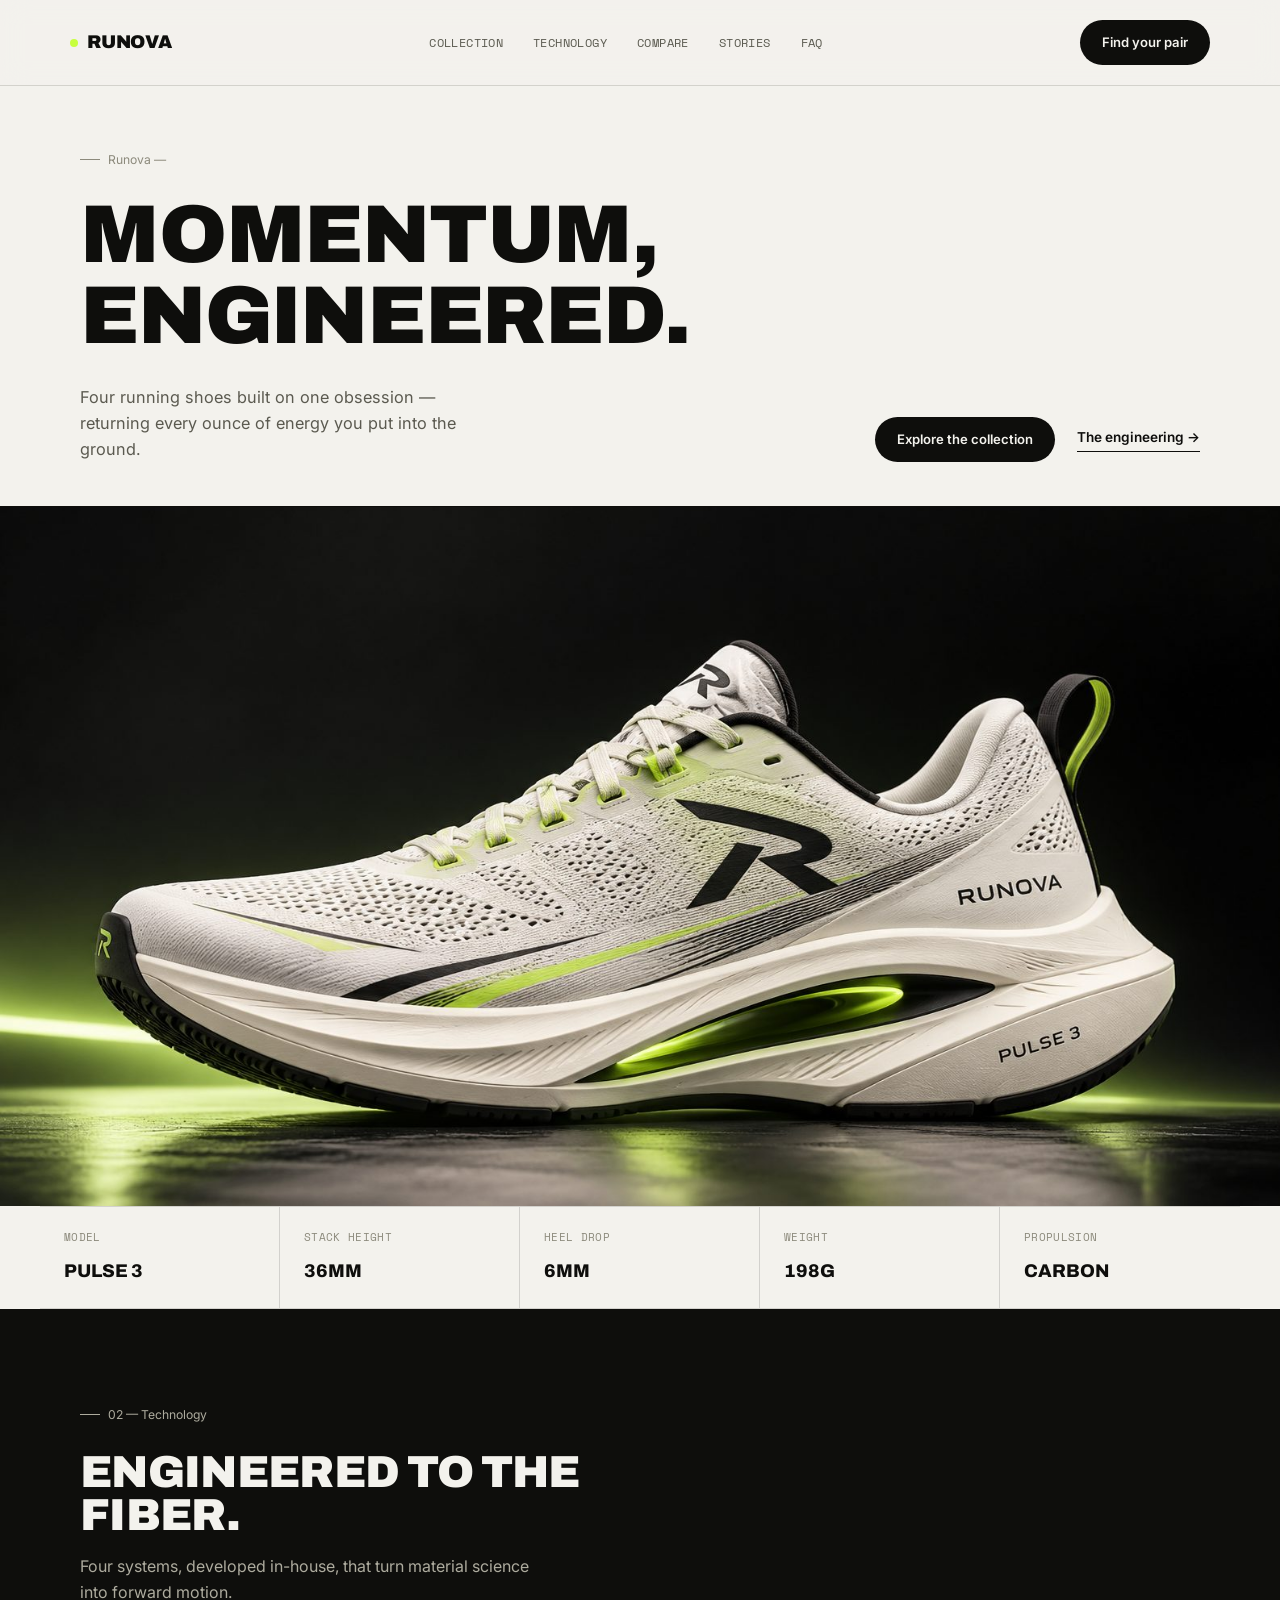
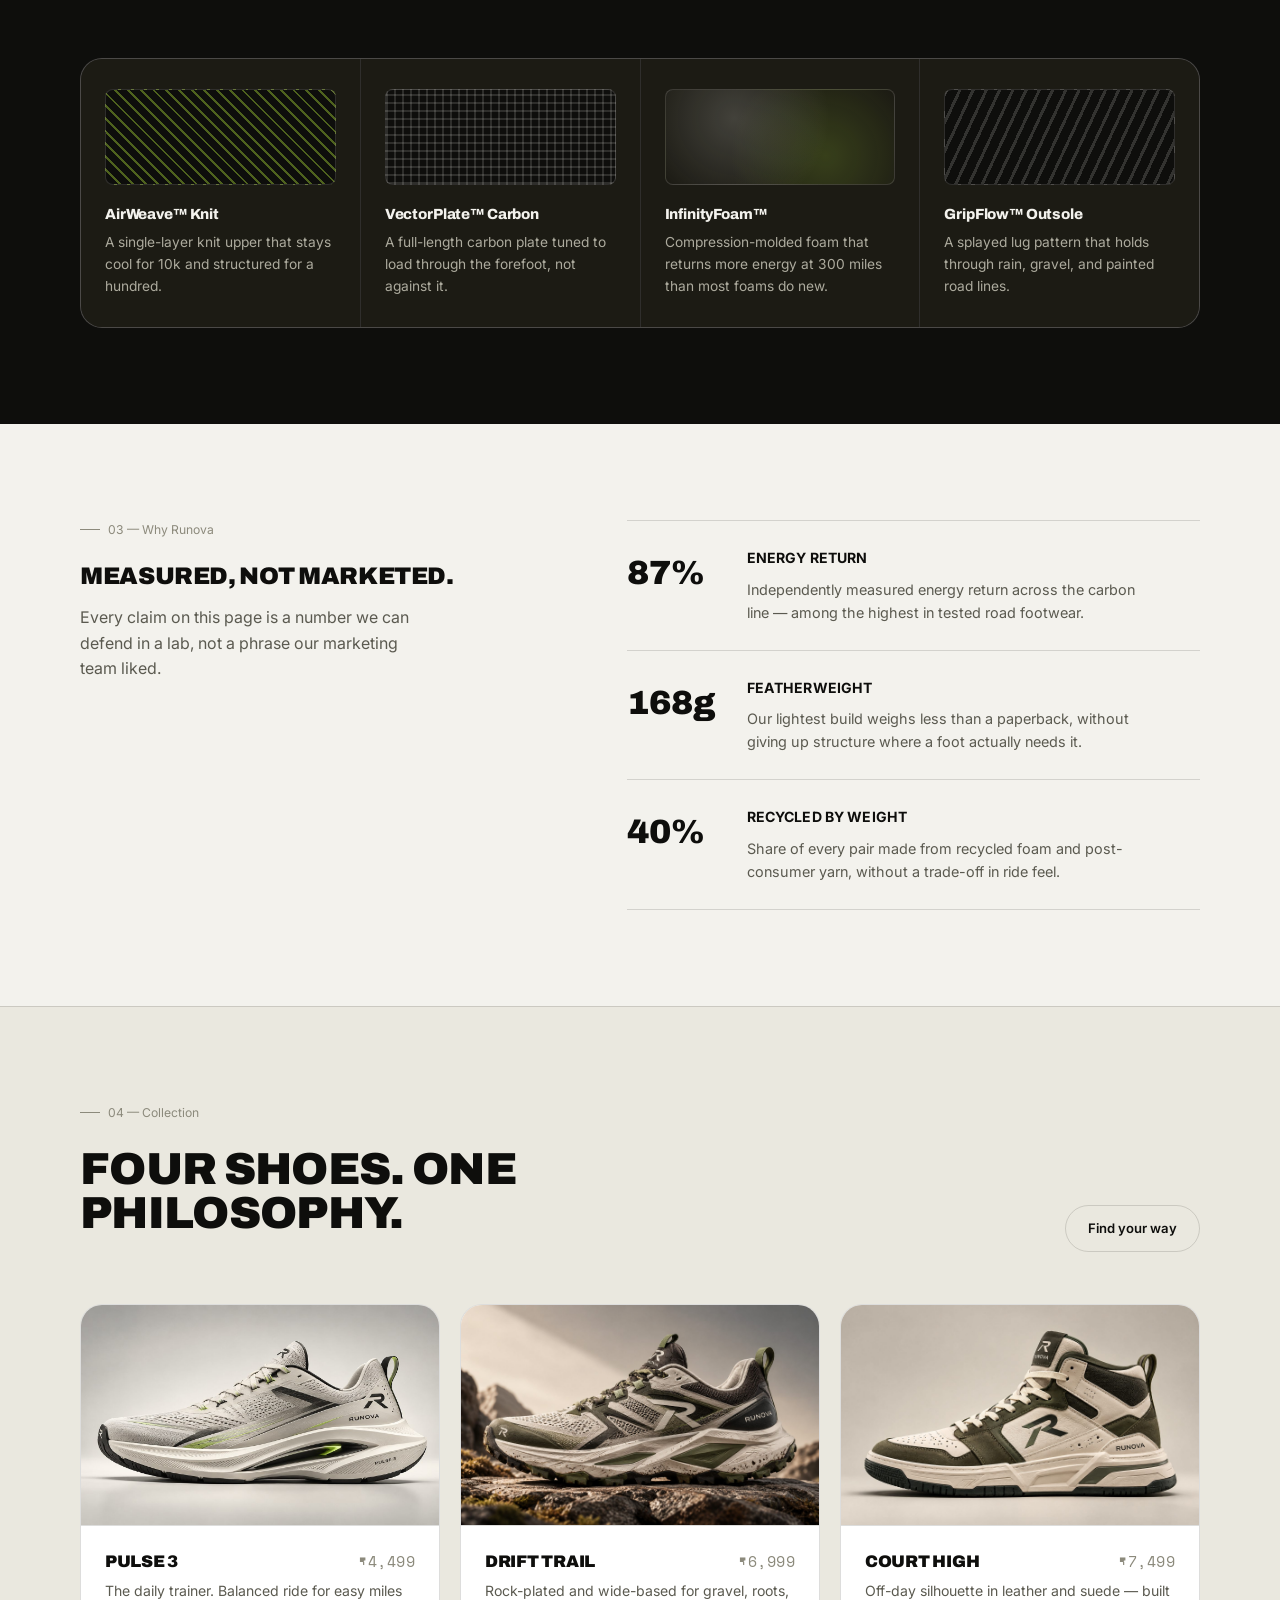
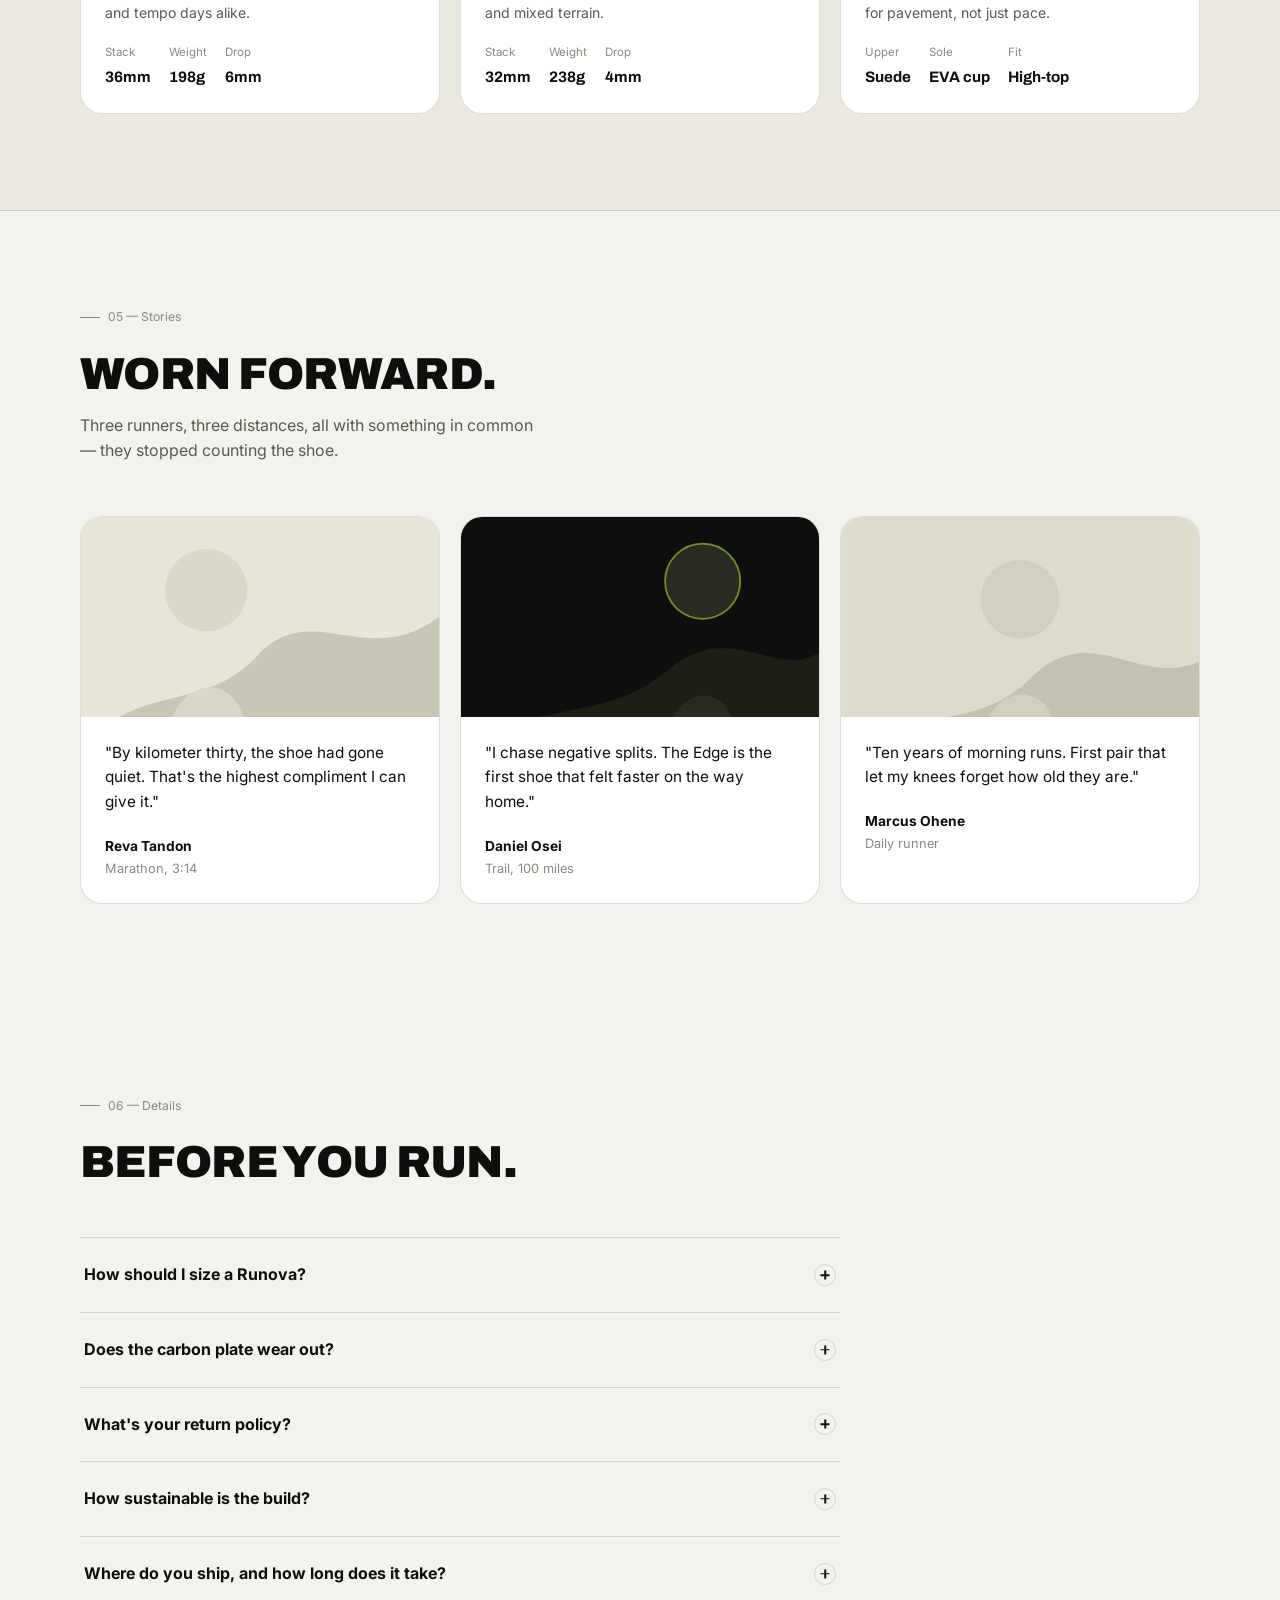
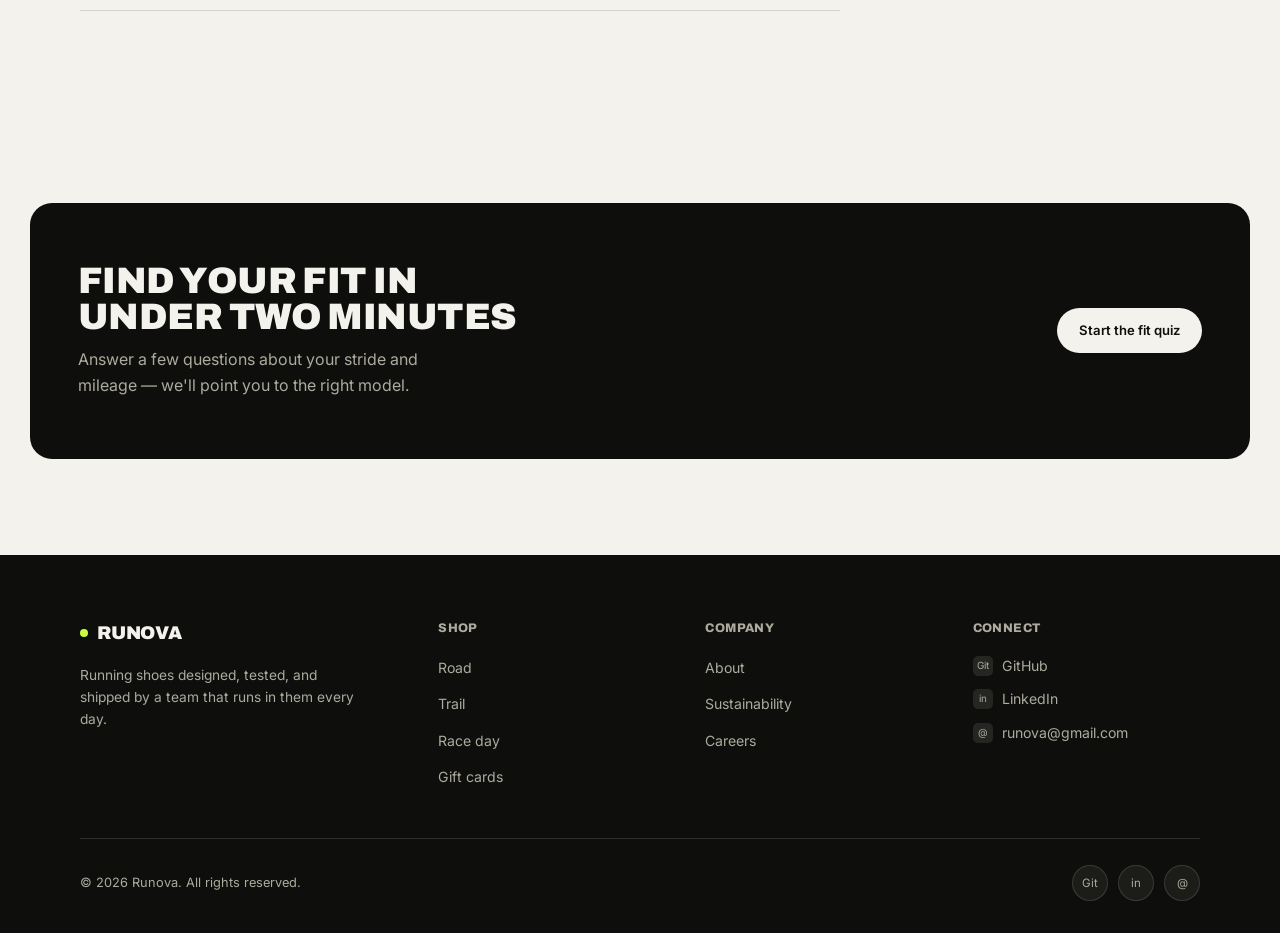
==== index.html @ aaea3c81 "checks done" ====
<!DOCTYPE html>
<html lang="en">
<head>
<meta charset="UTF-8">
<meta name="viewport" content="width=device-width, initial-scale=1.0">
<title>Runova — Momentum, Engineered.</title>
<link rel="preconnect" href="https://fonts.googleapis.com">
<link rel="preconnect" href="https://fonts.gstatic.com" crossorigin>
<link href="https://fonts.googleapis.com/css2?family=Archivo:wght@600;800;900&family=Space+Mono:wght@400;700&family=Inter:wght@400;500;600&display=swap" rel="stylesheet">
<link rel="stylesheet" href="style.css">
</head>
<body>

  <header class="nav">
    <div class="nav-inner">
      <a href="#top" class="logo"><span class="logo-dot"></span>Runova</a>
      <nav class="nav-links mono">
        <a href="#lineup">Collection</a>
        <a href="#tech">Technology</a>
        <a href="#measured">Compare</a>
        <a href="#stories">Stories</a>
        <a href="#faq">FAQ</a>
      </nav>
      <a href="#lineup" class="btn btn-solid">Find your pair</a>
    </div>
  </header>

  <main id="top">
    <section class="hero">
      <div class="wrap">
        <div class="eyebrow"><span class="dash"></span>Runova —</div>
        <h1>Momentum,<br>engineered.</h1>
        <div class="hero-sub-row">
          <p>Four running shoes built on one obsession — returning every ounce of energy you put into the ground.</p>
          <div class="hero-cta">
            <a href="#lineup" class="btn btn-solid">Explore the collection</a>
            <a href="#tech" class="text-link">The engineering →</a>
          </div>
        </div>
      </div>

      <div class="hero-visual" style="--hero-h:460px; --hero-h-mobile:280px; --hero-pos:center 35%;">
        <img class="hero-photo" src="images/pulse3-hero.jpg" alt="Runova Pulse 3 running shoe, side profile">
      </div>

      <div class="wrap" style="padding:0;">
        <div class="spec-row">
          <div class="spec-cell"><div class="lbl mono">Model</div><div class="val">Pulse 3</div></div>
          <div class="spec-cell"><div class="lbl mono">Stack height</div><div class="val">36mm</div></div>
          <div class="spec-cell"><div class="lbl mono">Heel drop</div><div class="val">6mm</div></div>
          <div class="spec-cell"><div class="lbl mono">Weight</div><div class="val">198g</div></div>
          <div class="spec-cell"><div class="lbl mono">Propulsion</div><div class="val">Carbon</div></div>
        </div>
      </div>
    </section>

    <section class="tech" id="tech">
      <div class="wrap">
        <div class="eyebrow"><span class="dash"></span>02 — Technology</div>
        <div class="section-head">
          <h2>Engineered to the fiber.</h2>
          <p>Four systems, developed in-house, that turn material science into forward motion.</p>
        </div>
        <div class="tech-grid">
          <article class="tech-card">
            <div class="tech-swatch tex-knit"></div>
            <h3>AirWeave™ Knit</h3>
            <p>A single-layer knit upper that stays cool for 10k and structured for a hundred.</p>
          </article>
          <article class="tech-card">
            <div class="tech-swatch tex-carbon"></div>
            <h3>VectorPlate™ Carbon</h3>
            <p>A full-length carbon plate tuned to load through the forefoot, not against it.</p>
          </article>
          <article class="tech-card">
            <div class="tech-swatch tex-foam"></div>
            <h3>InfinityFoam™</h3>
            <p>Compression-molded foam that returns more energy at 300 miles than most foams do new.</p>
          </article>
          <article class="tech-card">
            <div class="tech-swatch tex-outsole"></div>
            <h3>GripFlow™ Outsole</h3>
            <p>A splayed lug pattern that holds through rain, gravel, and painted road lines.</p>
          </article>
        </div>
      </div>
    </section>

    <section class="measured" id="measured">
      <div class="wrap">
        <div class="copy">
          <div class="eyebrow"><span class="dash"></span>03 — Why Runova</div>
          <h2>Measured, not marketed.</h2>
          <p>Every claim on this page is a number we can defend in a lab, not a phrase our marketing team liked.</p>
        </div>
        <div class="stat-list">
          <div class="stat-row">
            <div class="num">87%</div>
            <div class="body">
              <h4>Energy return</h4>
              <p>Independently measured energy return across the carbon line — among the highest in tested road footwear.</p>
            </div>
          </div>
          <div class="stat-row">
            <div class="num">168g</div>
            <div class="body">
              <h4>Featherweight</h4>
              <p>Our lightest build weighs less than a paperback, without giving up structure where a foot actually needs it.</p>
            </div>
          </div>
          <div class="stat-row">
            <div class="num">40%</div>
            <div class="body">
              <h4>Recycled by weight</h4>
              <p>Share of every pair made from recycled foam and post-consumer yarn, without a trade-off in ride feel.</p>
            </div>
          </div>
        </div>
      </div>
    </section>

    <section class="lineup" id="lineup">
      <div class="wrap">
        <div class="section-head-row" style="margin-bottom:52px;">
          <div class="section-head" style="margin-bottom:0;">
            <div class="eyebrow"><span class="dash"></span>04 — Collection</div>
            <h2>Four shoes. One philosophy.</h2>
          </div>
          <a href="#faq" class="btn btn-outline">Find your way</a>
        </div>
        <div class="lineup-grid">

          <article class="shoe-card">
            <div class="frame frame-photo" style="--frame-h:220px; --frame-pos:center 42%;">
              <img class="shoe-photo" src="images/pulse3-studio.jpg" alt="Runova Pulse 3 running shoe, studio shot">
            </div>
            <div class="info">
              <div class="row"><h3>Pulse 3</h3><span class="price mono">₹4,499</span></div>
              <p class="desc">The daily trainer. Balanced ride for easy miles and tempo days alike.</p>
              <div class="mini-specs">
                <div>Stack<strong>36mm</strong></div>
                <div>Weight<strong>198g</strong></div>
                <div>Drop<strong>6mm</strong></div>
              </div>
            </div>
          </article>

          <article class="shoe-card">
            <div class="frame frame-photo" style="--frame-h:220px; --frame-pos:center 42%;">
              <img class="shoe-photo" src="images/drift-trail.jpg" alt="Runova Drift Trail shoe, on rocky terrain">
            </div>
            <div class="info">
              <div class="row"><h3>Drift Trail</h3><span class="price mono">₹6,999</span></div>
              <p class="desc">Rock-plated and wide-based for gravel, roots, and mixed terrain.</p>
              <div class="mini-specs">
                <div>Stack<strong>32mm</strong></div>
                <div>Weight<strong>238g</strong></div>
                <div>Drop<strong>4mm</strong></div>
              </div>
            </div>
          </article>

          <article class="shoe-card">
            <div class="frame frame-photo" style="--frame-h:220px; --frame-pos:center 42%;">
              <img class="shoe-photo" src="images/court-high.jpg" alt="Runova Court High sneaker, studio shot">
            </div>
            <div class="info">
              <div class="row"><h3>Court High</h3><span class="price mono">₹7,499</span></div>
              <p class="desc">Off-day silhouette in leather and suede — built for pavement, not just pace.</p>
              <div class="mini-specs">
                <div>Upper<strong>Suede</strong></div>
                <div>Sole<strong>EVA cup</strong></div>
                <div>Fit<strong>High-top</strong></div>
              </div>
            </div>
          </article>

        </div>
      </div>
    </section>

    <section class="stories" id="stories">
      <div class="wrap">
        <div class="section-head">
          <div class="eyebrow"><span class="dash"></span>05 — Stories</div>
          <h2>Worn forward.</h2>
          <p>Three runners, three distances, all with something in common — they stopped counting the shoe.</p>
        </div>
        <div class="stories-grid">

          <article class="story-card">
            <div class="story-photo">
              <svg viewBox="0 0 400 300" preserveAspectRatio="xMidYMid slice">
                <rect width="400" height="300" fill="#E7E4D8"/>
                <path d="M0 300 C60 220, 140 260, 200 190 C260 130, 320 210, 400 150 L400 300 Z" fill="#C9C6B6"/>
                <circle cx="140" cy="120" r="46" fill="#DAD7C8"/>
                <path d="M94 300 C96 210, 190 200, 186 300 Z" fill="#DAD7C8"/>
              </svg>
            </div>
            <div class="body">
              <p class="quote">"By kilometer thirty, the shoe had gone quiet. That's the highest compliment I can give it."</p>
              <div class="story-who"><strong>Reva Tandon</strong>Marathon, 3:14</div>
            </div>
          </article>

          <article class="story-card">
            <div class="story-photo">
              <svg viewBox="0 0 400 300" preserveAspectRatio="xMidYMid slice">
                <rect width="400" height="300" fill="#0E0E0C"/>
                <path d="M0 300 C80 240, 160 270, 230 210 C300 150, 350 220, 400 190 L400 300 Z" fill="#1E1D16"/>
                <circle cx="270" cy="110" r="42" fill="#2A2A20"/>
                <path d="M228 300 C230 220, 312 214, 308 300 Z" fill="#2A2A20"/>
                <circle cx="270" cy="110" r="42" fill="none" stroke="#C7FF3E" stroke-width="2" opacity="0.5"/>
              </svg>
            </div>
            <div class="body">
              <p class="quote">"I chase negative splits. The Edge is the first shoe that felt faster on the way home."</p>
              <div class="story-who"><strong>Daniel Osei</strong>Trail, 100 miles</div>
            </div>
          </article>

          <article class="story-card">
            <div class="story-photo">
              <svg viewBox="0 0 400 300" preserveAspectRatio="xMidYMid slice">
                <rect width="400" height="300" fill="#DEDBCC"/>
                <path d="M0 300 C70 250, 150 280, 210 220 C280 150, 330 230, 400 200 L400 300 Z" fill="#C4C1AF"/>
                <circle cx="200" cy="130" r="44" fill="#D2CFBE"/>
                <path d="M156 300 C158 218, 246 212, 242 300 Z" fill="#D2CFBE"/>
              </svg>
            </div>
            <div class="body">
              <p class="quote">"Ten years of morning runs. First pair that let my knees forget how old they are."</p>
              <div class="story-who"><strong>Marcus Ohene</strong>Daily runner</div>
            </div>
          </article>

        </div>
      </div>
    </section>

    <section class="faq" id="faq">
      <div class="wrap">
        <div class="section-head">
          <div class="eyebrow"><span class="dash"></span>06 — Details</div>
          <h2>Before you run.</h2>
        </div>
        <div class="faq-list">
          <details>
            <summary>How should I size a Runova?<span class="plus"></span></summary>
            <div class="answer">Most runners size true to their usual street shoe. If you're between sizes, or run trail, we suggest going up half a size for toe room on descents.</div>
          </details>
          <details>
            <summary>Does the carbon plate wear out?<span class="plus"></span></summary>
            <div class="answer">The plate itself doesn't compress like foam does. Expect full performance through 350–450 miles, after which the surrounding foam is the limiting factor.</div>
          </details>
          <details>
            <summary>What's your return policy?<span class="plus"></span></summary>
            <div class="answer">60 days, worn or unworn. Take them on an actual run — if they're not right, send them back for a full refund.</div>
          </details>
          <details>
            <summary>How sustainable is the build?<span class="plus"></span></summary>
            <div class="answer">40% of each pair by weight comes from recycled foam and post-consumer yarn, with a take-back program for full pairs at end of life.</div>
          </details>
          <details>
            <summary>Where do you ship, and how long does it take?<span class="plus"></span></summary>
            <div class="answer">We currently ship to 46 countries. Domestic orders arrive in 2–4 days; international timelines are shown at checkout before you pay.</div>
          </details>
        </div>
      </div>
    </section>

    <div class="cta-banner" id="signup">
      <div>
        <h2>Find your fit in under two minutes</h2>
        <p>Answer a few questions about your stride and mileage — we'll point you to the right model.</p>
      </div>
      <a href="#lineup" class="btn btn-invert">Start the fit quiz</a>
    </div>
  </main>

  <footer id="contact">
    <div class="wrap">
      <div class="footer-top">
        <div class="footer-brand">
          <a href="#top" class="logo"><span class="logo-dot"></span>Runova</a>
          <p>Running shoes designed, tested, and shipped by a team that runs in them every day.</p>
        </div>
        <div class="footer-col">
          <h4>Shop</h4>
          <ul>
            <li><a href="#lineup">Road</a></li>
            <li><a href="#lineup">Trail</a></li>
            <li><a href="#lineup">Race day</a></li>
            <li><a href="#">Gift cards</a></li>
          </ul>
        </div>
        <div class="footer-col">
          <h4>Company</h4>
          <ul>
            <li><a href="#measured">About</a></li>
            <li><a href="#">Sustainability</a></li>
            <li><a href="#">Careers</a></li>
          </ul>
        </div>
        <div class="footer-col">
          <h4>Connect</h4>
          <ul>
            <li><a class="connect-link" href="https://github.com/runova" target="_blank" rel="noopener"><span class="ico">Git</span>GitHub</a></li>
            <li><a class="connect-link" href="https://linkedin.com/company/runova" target="_blank" rel="noopener"><span class="ico">in</span>LinkedIn</a></li>
            <li><a class="connect-link" href="mailto:runova@gmail.com"><span class="ico">@</span>runova@gmail.com</a></li>
          </ul>
        </div>
      </div>
      <div class="footer-bottom">
        <p>© 2026 Runova. All rights reserved.</p>
        <div class="socials">
          <a href="https://github.com/runova" class="social-btn" target="_blank" rel="noopener" aria-label="GitHub">Git</a>
          <a href="https://linkedin.com/company/runova" class="social-btn" target="_blank" rel="noopener" aria-label="LinkedIn">in</a>
          <a href="mailto:hello@runova.com" class="social-btn" aria-label="Email">@</a>
        </div>
      </div>
    </div>
  </footer>

</body>
</html>
---- style.css ----
/* ==========================================================================
   RUNOVA — design tokens (editorial monochrome)
   ========================================================================== */
:root{
  --paper:     #F3F2ED;   /* warm off-white, light sections */
  --paper-alt: #EAE8DF;
  --ink:       #0E0E0C;   /* near-black, dark sections */
  --ink-alt:   #17160F;
  --card:      #FFFFFF;
  --card-dark: #1C1B14;

  --border:      rgba(14,14,12,0.14);
  --border-soft:rgba(14,14,12,0.08);
  --border-dark: rgba(243,242,237,0.14);

  --text:        #0E0E0C;
  --text-dim:    #5B5A50;
  --text-faint:  #8C8A7C;
  --text-invert: #F3F2ED;
  --text-invert-dim: #ADAB9E;

  --lime: #C7FF3E;
  --lime-deep: #7FA61F;

  --radius-lg: 22px;
  --radius-md: 14px;
  --radius-sm: 8px;
  --maxw: 1220px;
}

*{ box-sizing: border-box; margin: 0; padding: 0; }
html{ scroll-behavior: smooth; }
[id]{ scroll-margin-top: 96px; }

body{
  background: var(--paper);
  color: var(--text);
  font-family: 'Inter', sans-serif;
  font-size: 16px;
  line-height: 1.6;
  -webkit-font-smoothing: antialiased;
  overflow-x: hidden;
}

h1,h2,h3,.display{
  font-family: 'Archivo', sans-serif;
  font-weight: 900;
  letter-spacing: -0.015em;
  line-height: 0.98;
  text-transform: uppercase;
  color: var(--text);
}

.mono{
  font-family: 'Space Mono', monospace;
  text-transform: uppercase;
  letter-spacing: 0.03em;
}

a{ color: inherit; text-decoration: none; }
img,svg{ display: block; max-width: 100%; }
ul{ list-style: none; }
button{ font-family: inherit; cursor: pointer; border: none; background: none; }

.wrap{ max-width: var(--maxw); margin: 0 auto; padding: 0 40px; }

/* ==========================================================================
   NAV
   ========================================================================== */
header.nav{
  position: sticky;
  top: 0;
  z-index: 100;
  background: rgba(243,242,237,0.86);
  backdrop-filter: blur(14px);
  -webkit-backdrop-filter: blur(14px);
  border-bottom: 1px solid var(--border);
}
.nav-inner{
  max-width: var(--maxw);
  margin: 0 auto;
  padding: 20px 40px;
  display: flex;
  align-items: center;
  justify-content: space-between;
  gap: 24px;
}
.logo{
  display: flex;
  align-items: center;
  gap: 9px;
  font-family: 'Archivo', sans-serif;
  font-weight: 900;
  font-size: 1.15rem;
  letter-spacing: -0.01em;
  text-transform: uppercase;
  white-space: nowrap;
}
.logo-dot{ width: 8px; height: 8px; border-radius: 50%; background: var(--lime); flex-shrink: 0; }
.nav-links{
  display: flex;
  align-items: center;
  gap: 30px;
  font-size: 0.82rem;
  color: var(--text-dim);
}
.nav-links.mono a{ font-size: 0.76rem; }
.nav-links a{ transition: color 0.15s ease; }
.nav-links a:hover{ color: var(--text); }

.btn{
  display: inline-flex;
  align-items: center;
  justify-content: center;
  gap: 8px;
  padding: 12px 22px;
  border-radius: 999px;
  font-size: 0.82rem;
  font-weight: 600;
  white-space: nowrap;
  transition: transform 0.15s ease, box-shadow 0.15s ease, background 0.15s ease;
}
.btn:focus-visible{ outline: 2px solid var(--lime-deep); outline-offset: 3px; }
.btn-solid{
  color: var(--text-invert);
  background: var(--ink);
}
.btn-solid:hover{ transform: translateY(-1px); box-shadow: 0 10px 24px -10px rgba(14,14,12,0.5); }
.btn-outline{
  color: var(--text);
  background: transparent;
  border: 1px solid var(--border);
}
.btn-outline:hover{ background: rgba(14,14,12,0.05); }
.btn-invert{
  color: var(--ink);
  background: var(--text-invert);
}
.btn-invert:hover{ transform: translateY(-1px); box-shadow: 0 10px 24px -10px rgba(0,0,0,0.4); }
.text-link{
  font-size: 0.85rem;
  font-weight: 600;
  border-bottom: 1px solid currentColor;
  padding-bottom: 2px;
}

/* ==========================================================================
   HERO
   ========================================================================== */
.hero{ padding: 64px 40px 0; }
.eyebrow{
  display: flex;
  align-items: center;
  gap: 8px;
  color: var(--text-faint);
  font-size: 0.76rem;
  margin-bottom: 26px;
}
.eyebrow .dash{ width: 20px; height: 1px; background: var(--text-faint); }

.hero h1{
  font-size: clamp(2.8rem, 6.4vw, 5.4rem);
  max-width: 820px;
  margin-bottom: 28px;
}
.hero-sub-row{
  display: grid;
  grid-template-columns: 1.3fr 1fr;
  gap: 40px;
  align-items: end;
  margin-bottom: 44px;
}
.hero-sub-row p{ color: var(--text-dim); font-size: 1.02rem; max-width: 420px; }
.hero-cta{ display: flex; align-items: center; gap: 22px; justify-content: flex-end; flex-wrap: wrap; }

.hero-visual{
  position: relative;
  height: 700px;
  margin: 0 -40px;
  background: #0E0E0C;
  border-top: 1px solid var(--border);
  overflow: hidden;
}
.hero-visual .hero-photo{
  width: 100%;
  height: 100%;
  object-fit: var(--hero-fit, cover);
  object-position: var(--hero-pos, center 35%);
}

.spec-row{
  display: grid;
  grid-template-columns: repeat(5, 1fr);
  border-top: 1px solid var(--border);
  border-bottom: 1px solid var(--border);
}
.spec-cell{
  padding: 22px 24px;
  border-right: 1px solid var(--border);
}
.spec-cell:last-child{ border-right: none; }
.spec-cell .lbl{ color: var(--text-faint); font-size: 0.68rem; margin-bottom: 10px; }
.spec-cell .val{ font-family: 'Archivo', sans-serif; font-weight: 800; font-size: 1.15rem; text-transform: uppercase; }

/* ==========================================================================
   SECTION SHARED
   ========================================================================== */
section{ padding: 96px 40px; }
.section-head{ max-width: 620px; margin-bottom: 52px; }
.section-head h2{ font-size: clamp(1.9rem, 3.6vw, 2.8rem); margin-bottom: 16px; }
.section-head p{ color: var(--text-dim); font-size: 1rem; max-width: 460px; }
.section-head-row{
  display: flex;
  align-items: flex-end;
  justify-content: space-between;
  gap: 24px;
  flex-wrap: wrap;
}

/* ==========================================================================
   TECHNOLOGY (dark)
   ========================================================================== */
.tech{ background: var(--ink); color: var(--text-invert); }
.tech .eyebrow{ color: var(--text-invert-dim); }
.tech .eyebrow .dash{ background: var(--text-invert-dim); }
.tech h2{ color: var(--text-invert); }
.tech .section-head p{ color: var(--text-invert-dim); }
.tech-grid{
  display: grid;
  grid-template-columns: repeat(4, 1fr);
  gap: 1px;
  background: var(--border-dark);
  border: 1px solid var(--border-dark);
  border-radius: var(--radius-lg);
  overflow: hidden;
}
.tech-card{
  background: var(--card-dark);
  padding: 30px 24px;
}
.tech-swatch{
  height: 96px;
  border-radius: var(--radius-sm);
  margin-bottom: 22px;
  position: relative;
  overflow: hidden;
  background: #0E0E0C;
  border: 1px solid var(--border-dark);
}
.tech-card h3{
  font-size: 0.92rem;
  font-weight: 800;
  color: var(--text-invert);
  margin-bottom: 10px;
  text-transform: none;
  letter-spacing: -0.01em;
}
.tech-card p{ color: var(--text-invert-dim); font-size: 0.86rem; }

/* mesh / material textures, pure CSS */
.tex-knit{ background-image: repeating-linear-gradient(45deg, rgba(199,255,62,0.35) 0 2px, transparent 2px 9px); }
.tex-carbon{ background-image: repeating-linear-gradient(0deg, rgba(243,242,237,0.14) 0 2px, transparent 2px 8px), repeating-linear-gradient(90deg, rgba(243,242,237,0.14) 0 2px, transparent 2px 8px); }
.tex-foam{ background: radial-gradient(circle at 30% 30%, rgba(243,242,237,0.18), transparent 55%), radial-gradient(circle at 70% 70%, rgba(199,255,62,0.16), transparent 55%); }
.tex-outsole{ background-image: repeating-linear-gradient(115deg, rgba(243,242,237,0.16) 0 3px, transparent 3px 12px); }

/* ==========================================================================
   MEASURED / STATS
   ========================================================================== */
.measured .wrap{
  display: grid;
  grid-template-columns: 1fr 1.15fr;
  gap: 48px;
}
.measured .copy p{ color: var(--text-dim); margin-top: 16px; max-width: 340px; }
.stat-list{ display: flex; flex-direction: column; }
.stat-row{
  display: grid;
  grid-template-columns: minmax(96px, auto) 1fr;
  align-items: start;
  gap: 24px;
  padding: 26px 0;
  border-top: 1px solid var(--border);
}
.stat-list .stat-row:last-child{ border-bottom: 1px solid var(--border); }
.stat-row .num{ font-family: 'Archivo', sans-serif; font-weight: 900; font-size: 2.1rem; white-space: nowrap; }
.stat-row .body h4{
  font-size: 0.88rem;
  font-weight: 700;
  text-transform: uppercase;
  letter-spacing: 0.01em;
  margin-bottom: 8px;
}
.stat-row .body p{ color: var(--text-dim); font-size: 0.9rem; max-width: 400px; }

/* ==========================================================================
   LINEUP
   ========================================================================== */
.lineup{ background: var(--paper-alt); border-top: 1px solid var(--border); border-bottom: 1px solid var(--border); }
.lineup-grid{
  display: grid;
  grid-template-columns: repeat(3, 1fr);
  gap: 20px;
}
.shoe-card{
  background: var(--card);
  border: 1px solid var(--border);
  border-radius: var(--radius-lg);
  overflow: hidden;
  display: flex;
  flex-direction: column;
}
.shoe-card .frame{
  height: var(--frame-h, 220px);
  position: relative;
  overflow: hidden;
}
.frame-photo{ background: #EDEBE2; }
.shoe-card .frame .shoe-photo{
  width: 100%;
  height: 100%;
  object-fit: var(--frame-fit, cover);
  object-position: var(--frame-pos, center 42%);
  transition: transform 0.4s ease;
}
.shoe-card:hover .shoe-photo{ transform: scale(1.04); }
.shoe-card .info{ padding: 24px; border-top: 1px solid var(--border); }
.shoe-card .info .row{ display: flex; align-items: baseline; justify-content: space-between; gap: 12px; margin-bottom: 6px; }
.shoe-card h3{ font-size: 1.05rem; }
.shoe-card .price{ font-family: 'Space Mono', monospace; font-size: 0.92rem; color: var(--text-faint); }
.shoe-card .desc{ color: var(--text-dim); font-size: 0.88rem; margin-bottom: 18px; }
.mini-specs{ display: flex; gap: 18px; }
.mini-specs div{ font-size: 0.72rem; color: var(--text-faint); }
.mini-specs strong{ display: block; color: var(--text); font-family: 'Archivo', sans-serif; font-size: 0.95rem; margin-top: 4px; }

/* ==========================================================================
   STORIES
   ========================================================================== */
.stories-grid{
  display: grid;
  grid-template-columns: repeat(3, 1fr);
  gap: 20px;
}
.story-card{
  background: var(--card);
  border: 1px solid var(--border);
  border-radius: var(--radius-lg);
  overflow: hidden;
}
.story-photo{
  height: 200px;
  position: relative;
  overflow: hidden;
}
.story-photo svg{ width: 100%; height: 100%; }
.story-card .body{ padding: 24px; }
.story-card p.quote{ font-size: 0.96rem; line-height: 1.6; margin-bottom: 20px; }
.story-who{ font-size: 0.8rem; color: var(--text-faint); }
.story-who strong{ color: var(--text); display: block; font-size: 0.86rem; margin-bottom: 2px; }

/* ==========================================================================
   FAQ
   ========================================================================== */
.faq-list{ border-top: 1px solid var(--border); max-width: 760px; }
.faq-list details{ border-bottom: 1px solid var(--border); }
.faq-list summary{
  list-style: none;
  padding: 24px 4px;
  display: flex;
  align-items: center;
  justify-content: space-between;
  gap: 20px;
  cursor: pointer;
  font-weight: 700;
  font-size: 1rem;
}
.faq-list summary::-webkit-details-marker{ display: none; }
.faq-list summary .plus{
  width: 22px; height: 22px;
  border-radius: 50%;
  border: 1px solid var(--border);
  flex-shrink: 0;
  position: relative;
}
.faq-list summary .plus::before,
.faq-list summary .plus::after{
  content: "";
  position: absolute;
  background: var(--text);
  top: 50%; left: 50%;
  transform: translate(-50%,-50%);
}
.faq-list summary .plus::before{ width: 9px; height: 1.5px; }
.faq-list summary .plus::after{ width: 1.5px; height: 9px; transition: transform 0.15s ease; }
.faq-list details[open] summary .plus::after{ transform: translate(-50%,-50%) scaleY(0); }
.faq-list .answer{ padding: 0 4px 24px; color: var(--text-dim); font-size: 0.92rem; max-width: 560px; }

/* ==========================================================================
   CTA BANNER
   ========================================================================== */
.cta-banner{
  max-width: var(--maxw);
  margin: 96px auto;
  padding: 60px 48px;
  border-radius: var(--radius-lg);
  background: var(--ink);
  color: var(--text-invert);
  display: flex;
  align-items: center;
  justify-content: space-between;
  gap: 32px;
  flex-wrap: wrap;
}
.cta-banner h2{ color: var(--text-invert); font-size: clamp(1.7rem, 3.2vw, 2.3rem); max-width: 440px; }
.cta-banner p{ color: var(--text-invert-dim); max-width: 340px; margin-top: 12px; }

/* ==========================================================================
   FOOTER
   ========================================================================== */
footer{ background: var(--ink); color: var(--text-invert); padding: 64px 40px 32px; }
.footer-top{
  display: grid;
  grid-template-columns: 1.4fr repeat(3, 1fr);
  gap: 40px;
  padding-bottom: 48px;
  border-bottom: 1px solid var(--border-dark);
}
.footer-brand .logo{ margin-bottom: 16px; color: var(--text-invert); }
.footer-brand p{ color: var(--text-invert-dim); font-size: 0.86rem; max-width: 280px; }
.footer-col h4{
  font-family: 'Archivo', sans-serif;
  font-size: 0.78rem;
  font-weight: 800;
  text-transform: uppercase;
  letter-spacing: 0.03em;
  margin-bottom: 16px;
  color: var(--text-invert-dim);
}
.footer-col ul{ display: flex; flex-direction: column; gap: 11px; }
.footer-col a{ color: var(--text-invert-dim); font-size: 0.88rem; transition: color 0.15s ease; }
.footer-col a:hover{ color: var(--text-invert); }
.footer-col .connect-link{ display: flex; align-items: center; gap: 9px; }
.footer-col .connect-link .ico{
  width: 20px; height: 20px;
  border-radius: 5px;
  background: rgba(243,242,237,0.1);
  display: flex; align-items: center; justify-content: center;
  font-size: 0.62rem;
  flex-shrink: 0;
}
.footer-bottom{
  display: flex;
  align-items: center;
  justify-content: space-between;
  padding-top: 26px;
  flex-wrap: wrap;
  gap: 16px;
}
.footer-bottom p{ color: var(--text-invert-dim); font-size: 0.8rem; }
.socials{ display: flex; gap: 10px; }
.social-btn{
  width: 36px; height: 36px;
  border-radius: 50%;
  background: rgba(243,242,237,0.06);
  border: 1px solid var(--border-dark);
  display: flex; align-items: center; justify-content: center;
  font-size: 0.72rem;
  color: var(--text-invert-dim);
  transition: color 0.15s ease, border-color 0.15s ease;
}
.social-btn:hover{ color: var(--text-invert); border-color: var(--lime); }

/* ==========================================================================
   RESPONSIVE
   ========================================================================== */
@media (max-width: 980px){
  .hero-sub-row{ grid-template-columns: 1fr; gap: 20px; }
  .hero-cta{ justify-content: flex-start; }
  .spec-row{ grid-template-columns: repeat(3, 1fr); }
  .spec-cell:nth-child(3){ border-right: none; }
  .spec-cell:nth-child(4),.spec-cell:nth-child(5){ border-top: 1px solid var(--border); }
  .tech-grid{ grid-template-columns: repeat(2, 1fr); }
  .measured .wrap{ grid-template-columns: 1fr; }
  .lineup-grid{ grid-template-columns: repeat(2, 1fr); }
  .stories-grid{ grid-template-columns: repeat(2, 1fr); }
  .footer-top{ grid-template-columns: 1fr 1fr; }
}

@media (max-width: 720px){
  .wrap{ padding: 0 22px; }
  .nav-inner{ padding: 16px 22px; }
  .nav-links{ display: none; }
  .hero{ padding: 56px 22px 0; }
  .hero-visual{ margin: 0 -22px; height: 260px; }
  section{ padding: 68px 22px; }
  .spec-row{ grid-template-columns: repeat(2, 1fr); }
  .spec-cell:nth-child(2n){ border-right: none; }
  .spec-cell:nth-child(n+3){ border-top: 1px solid var(--border); }
  .tech-grid{ grid-template-columns: 1fr; }
  .lineup-grid{ grid-template-columns: 1fr; }
  .shoe-card .frame .shoe-photo{
  object-fit: contain;
  object-position: center;
}
  /* First shoe only */
  .shoe-card:nth-child(1) .frame .shoe-photo {
    transform: scale(1.25);
}
  /* Second image */
    .shoe-card:nth-child(2) .frame .shoe-photo {
        transform: scale(1.125);
    }

    /* Third image */
    .shoe-card:nth-child(3) .frame .shoe-photo {
        transform: scale(1.125);
    }
  .stories-grid{ grid-template-columns: 1fr; }
  .stat-row{ grid-template-columns: 1fr; gap: 10px; }
  .stat-row .num{ font-size: 2.6rem; }
  .cta-banner{ padding: 44px 26px; margin: 68px auto; flex-direction: column; align-items: flex-start; }
  .footer-top{ grid-template-columns: 1fr; gap: 32px; }
  .footer-bottom{ flex-direction: column; align-items: flex-start; }
}
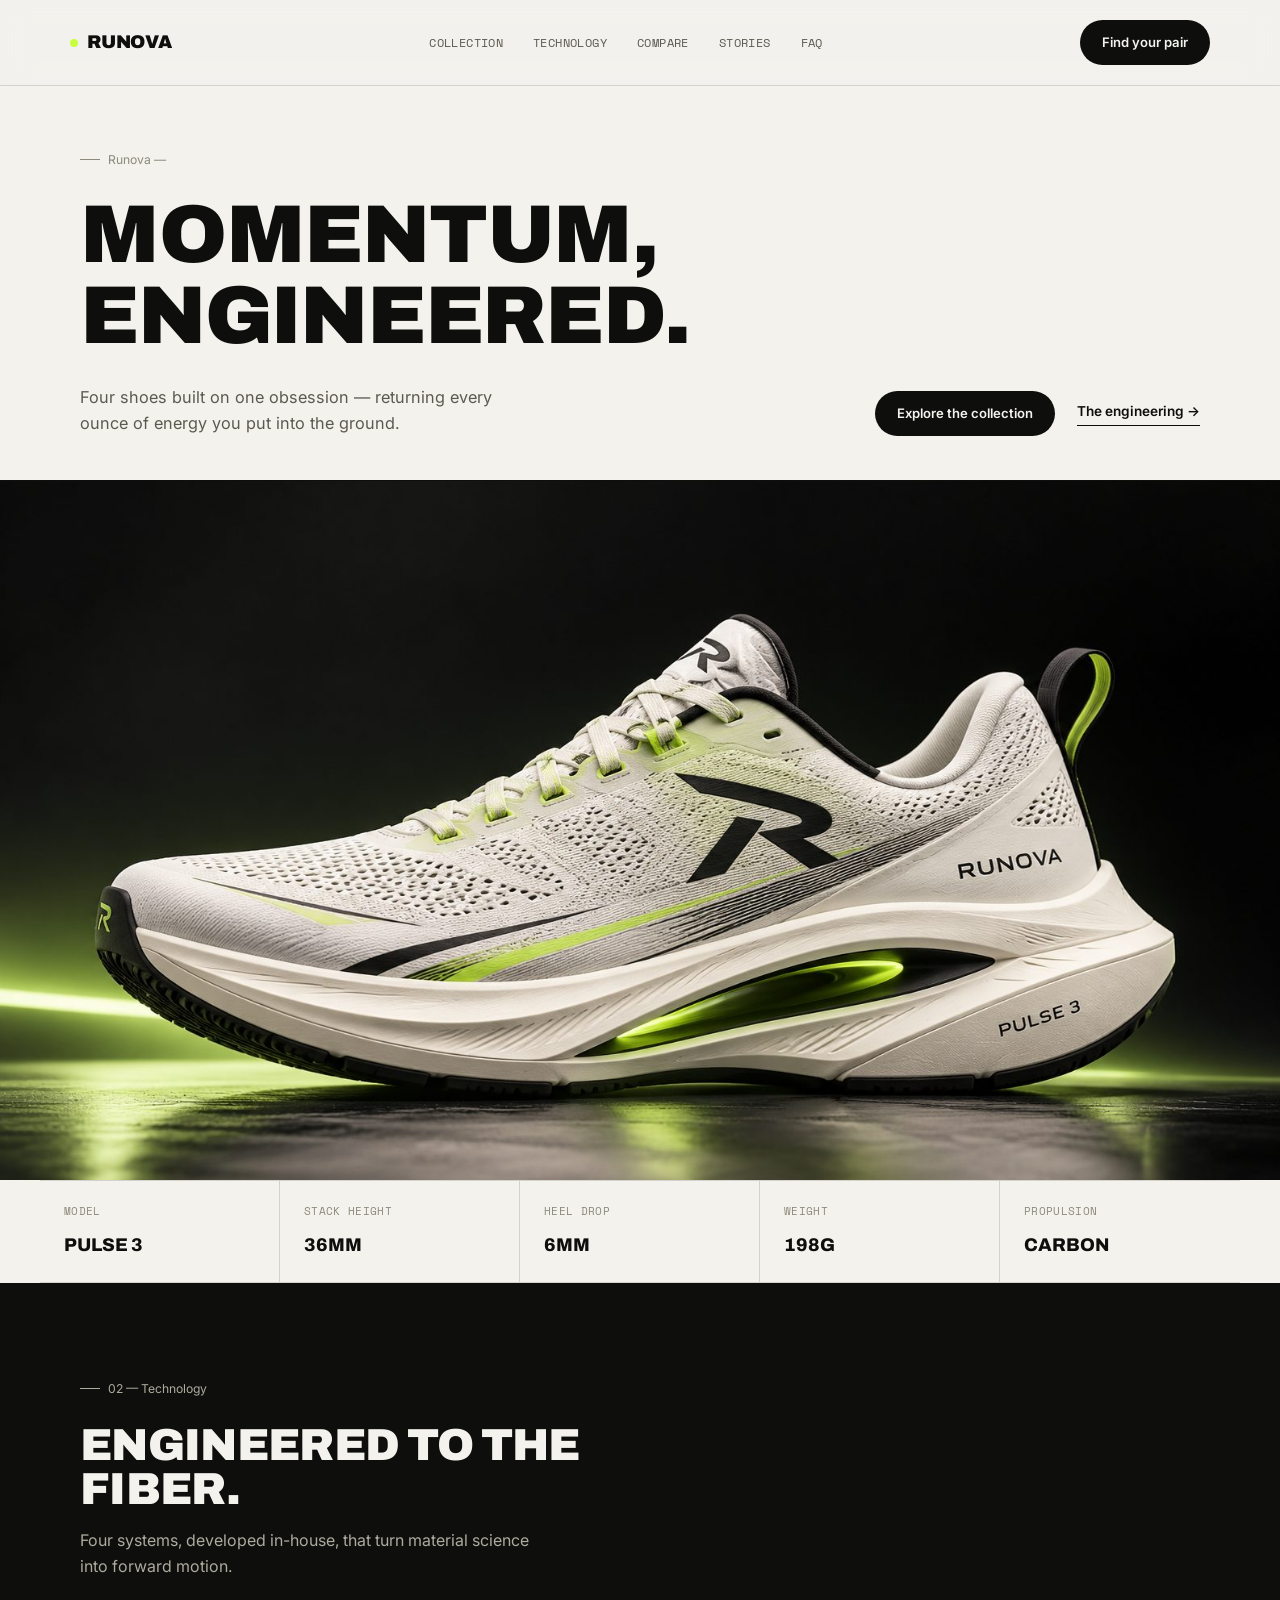
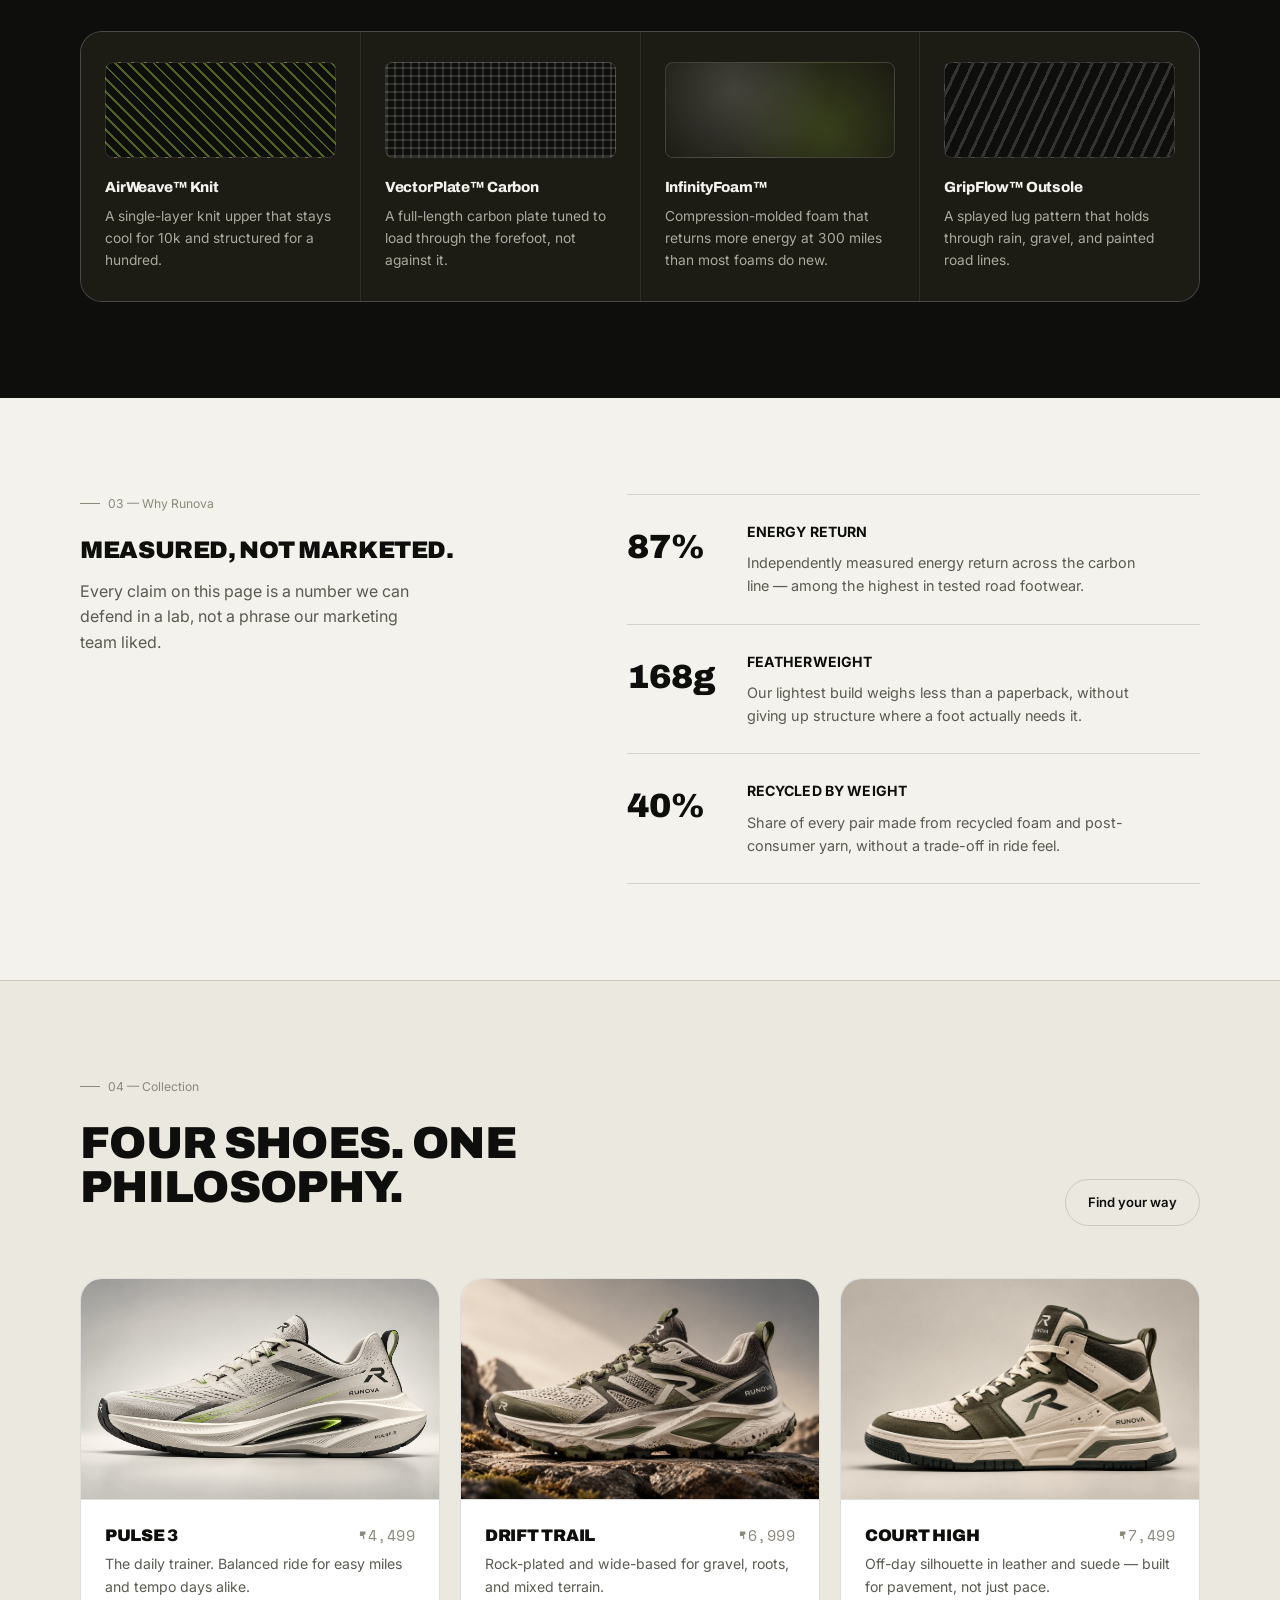
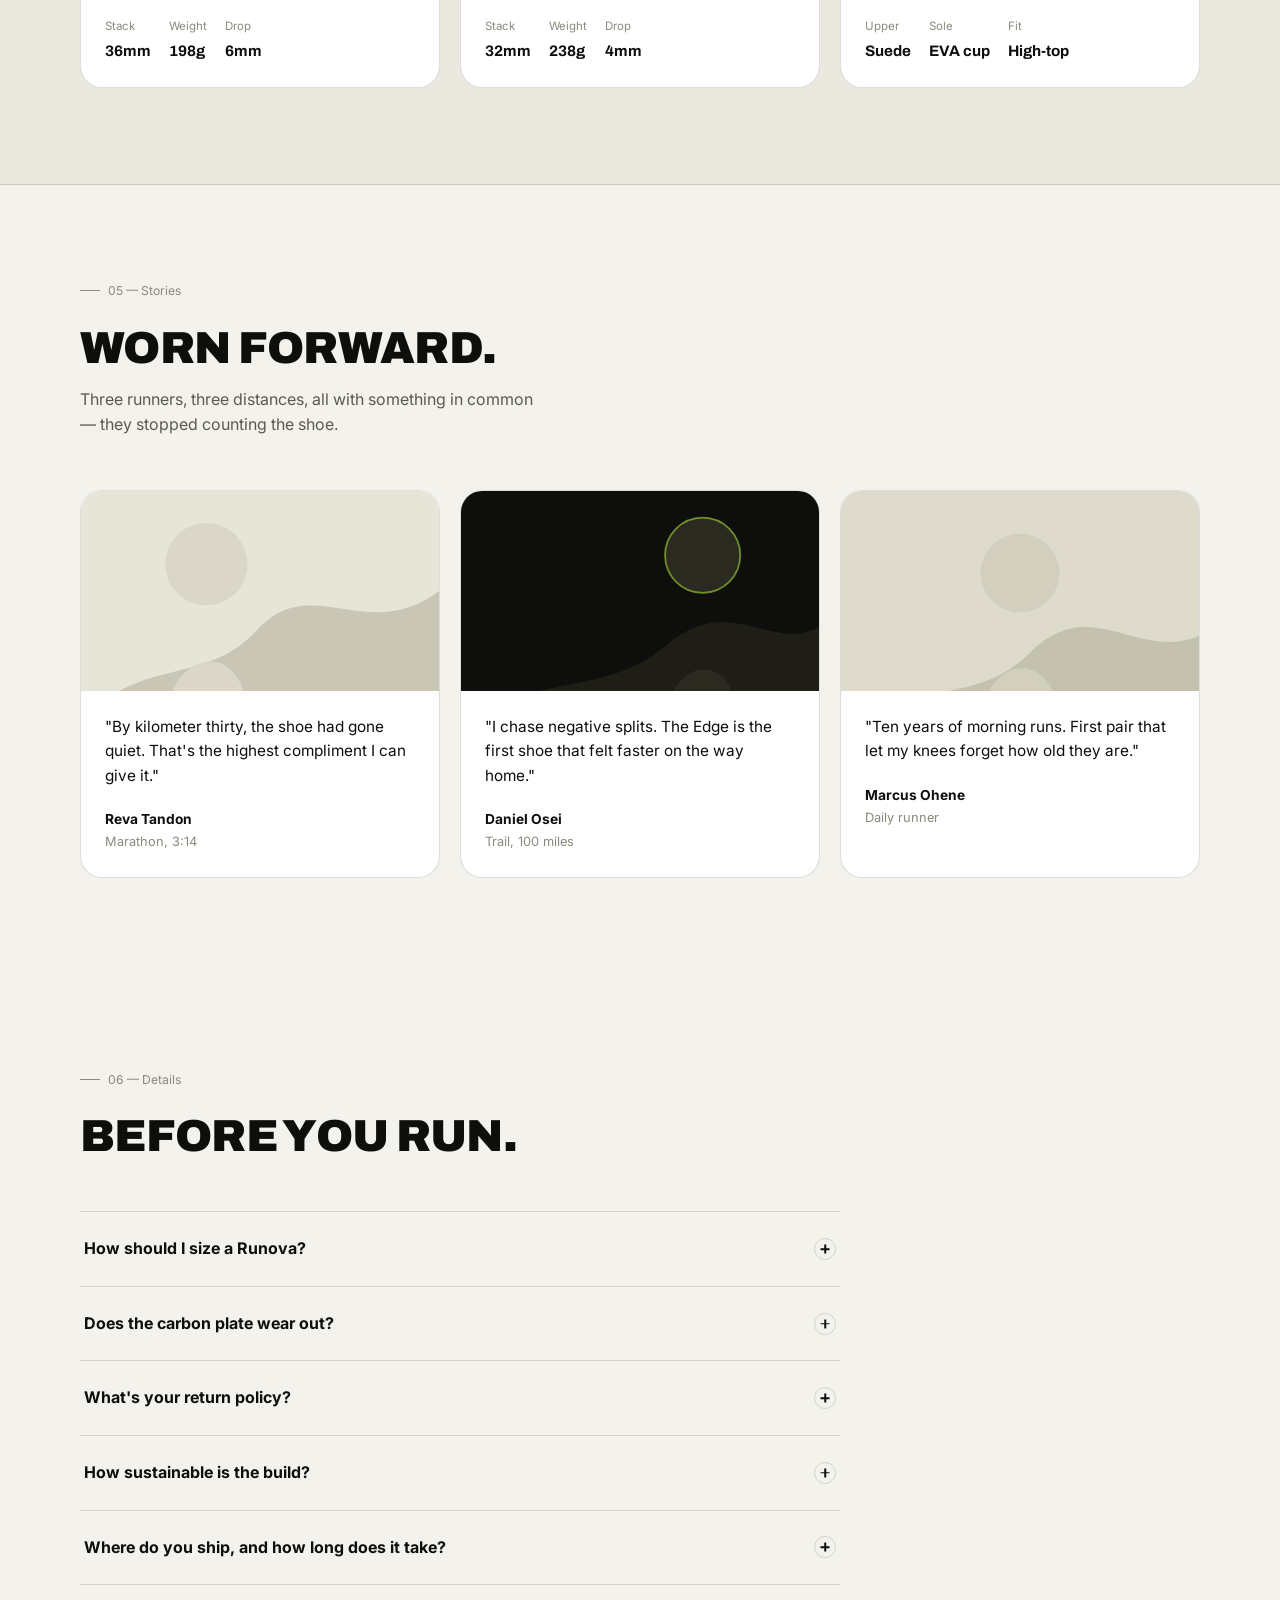
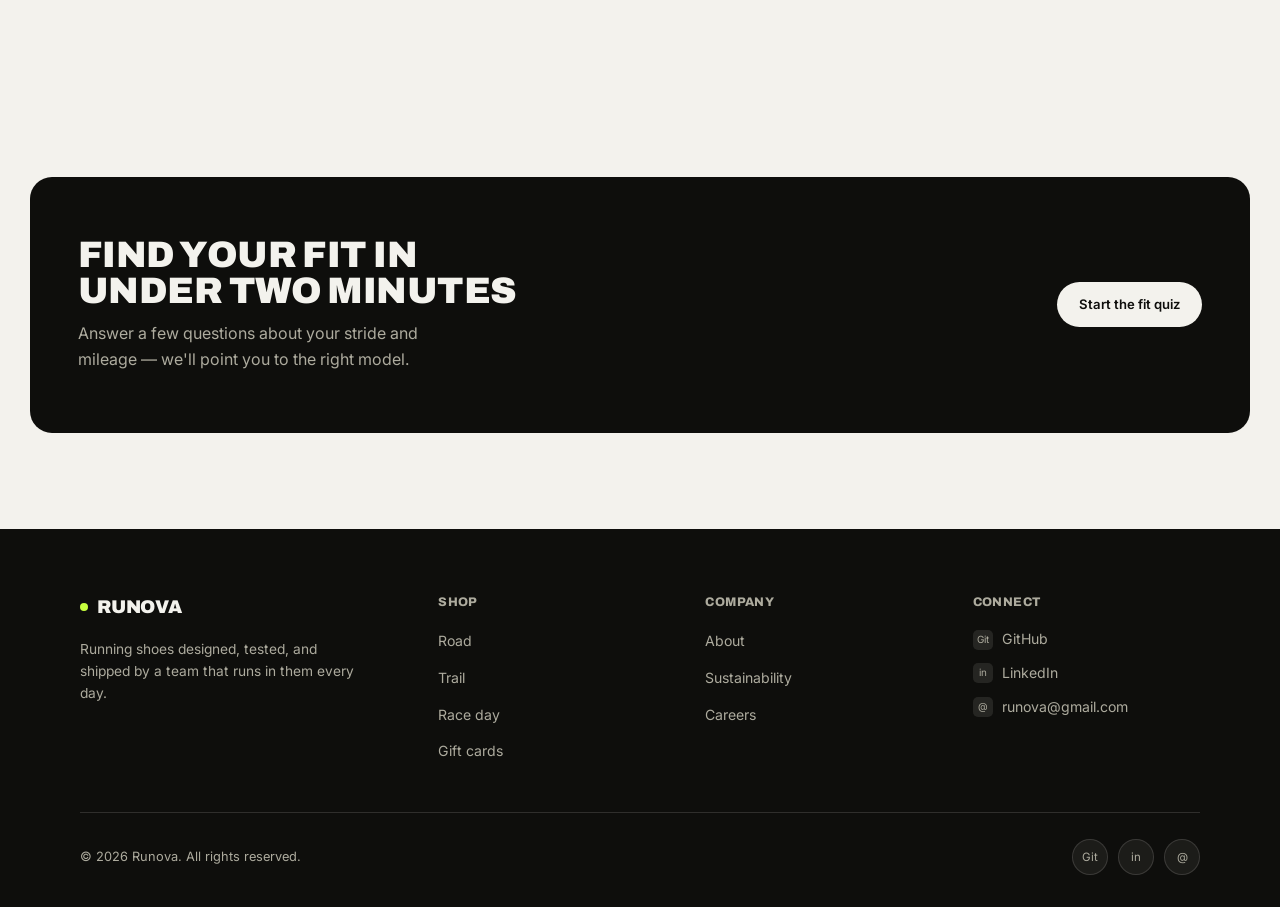
==== commit 14aee6f0: "Final changes" ====
--- a/index.html
+++ b/index.html
@@ -31,7 +31,7 @@
         <div class="eyebrow"><span class="dash"></span>Runova —</div>
         <h1>Momentum,<br>engineered.</h1>
         <div class="hero-sub-row">
-          <p>Four running shoes built on one obsession — returning every ounce of energy you put into the ground.</p>
+          <p>Four shoes built on one obsession — returning every ounce of energy you put into the ground.</p>
           <div class="hero-cta">
             <a href="#lineup" class="btn btn-solid">Explore the collection</a>
             <a href="#tech" class="text-link">The engineering →</a>
--- a/style.css
+++ b/style.css
@@ -31,7 +31,21 @@
 *{ box-sizing: border-box; margin: 0; padding: 0; }
 html{ scroll-behavior: smooth; }
 [id]{ scroll-margin-top: 96px; }
-
+#lineup{
+  scroll-margin-top: 26px;
+}
+#tech{
+  scroll-margin-top: 80px;
+}
+#measured{
+  scroll-margin-top: 138px;
+}
+#stories{
+  scroll-margin-top: 30px;
+}
+#faq{
+  scroll-margin-top: 30px;
+}
 body{
   background: var(--paper);
   color: var(--text);
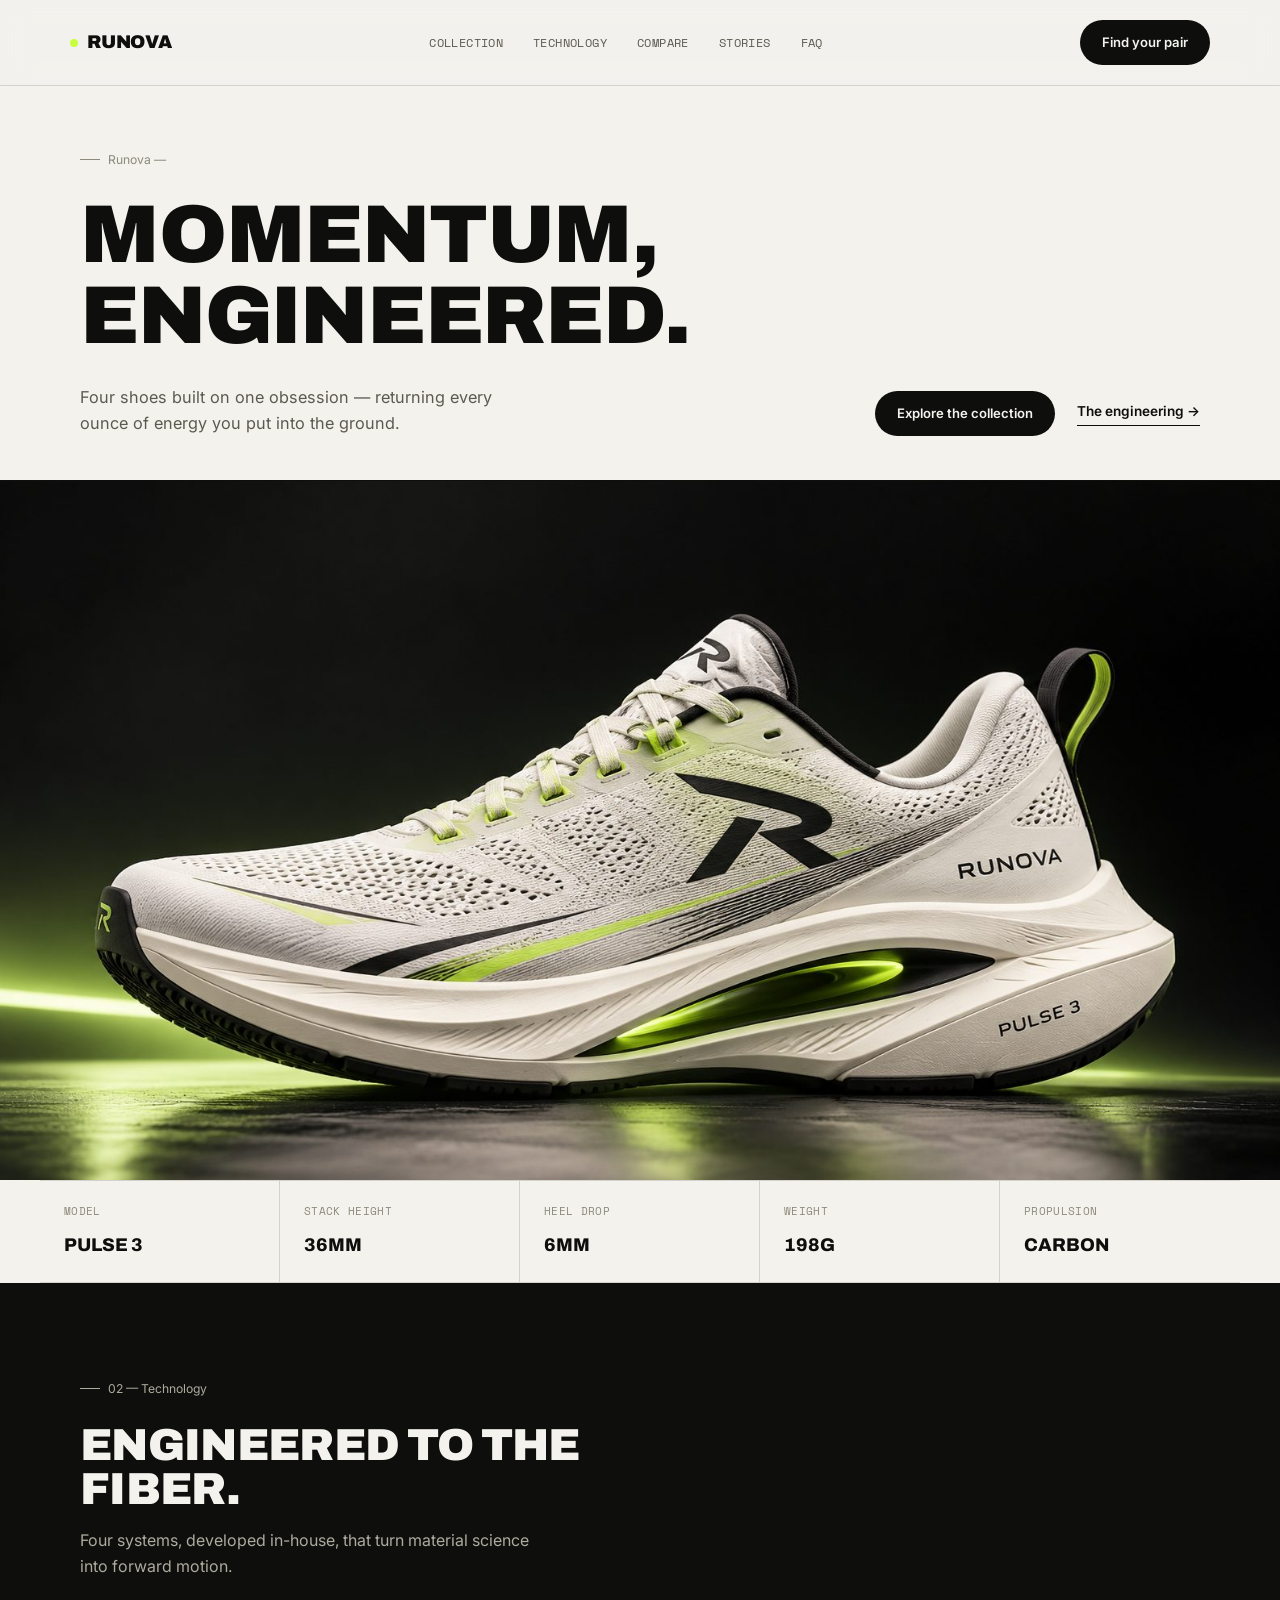
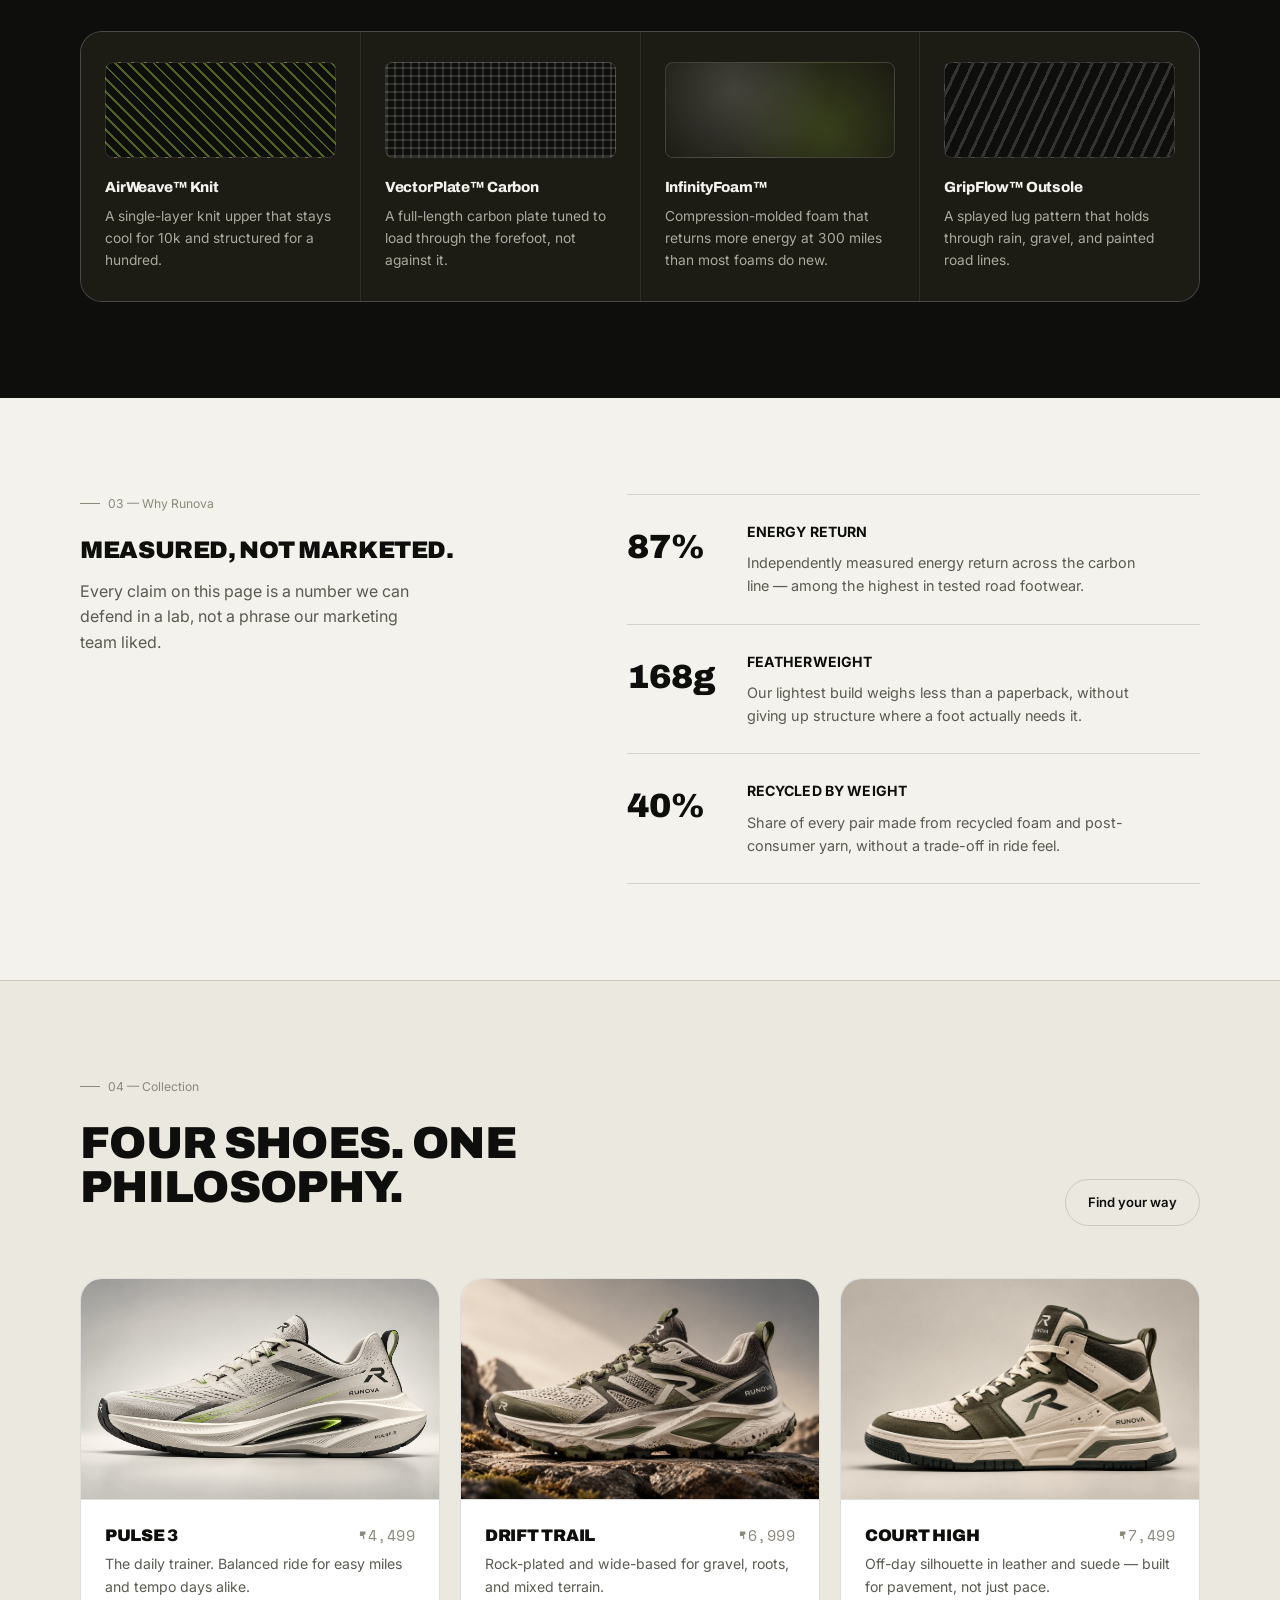
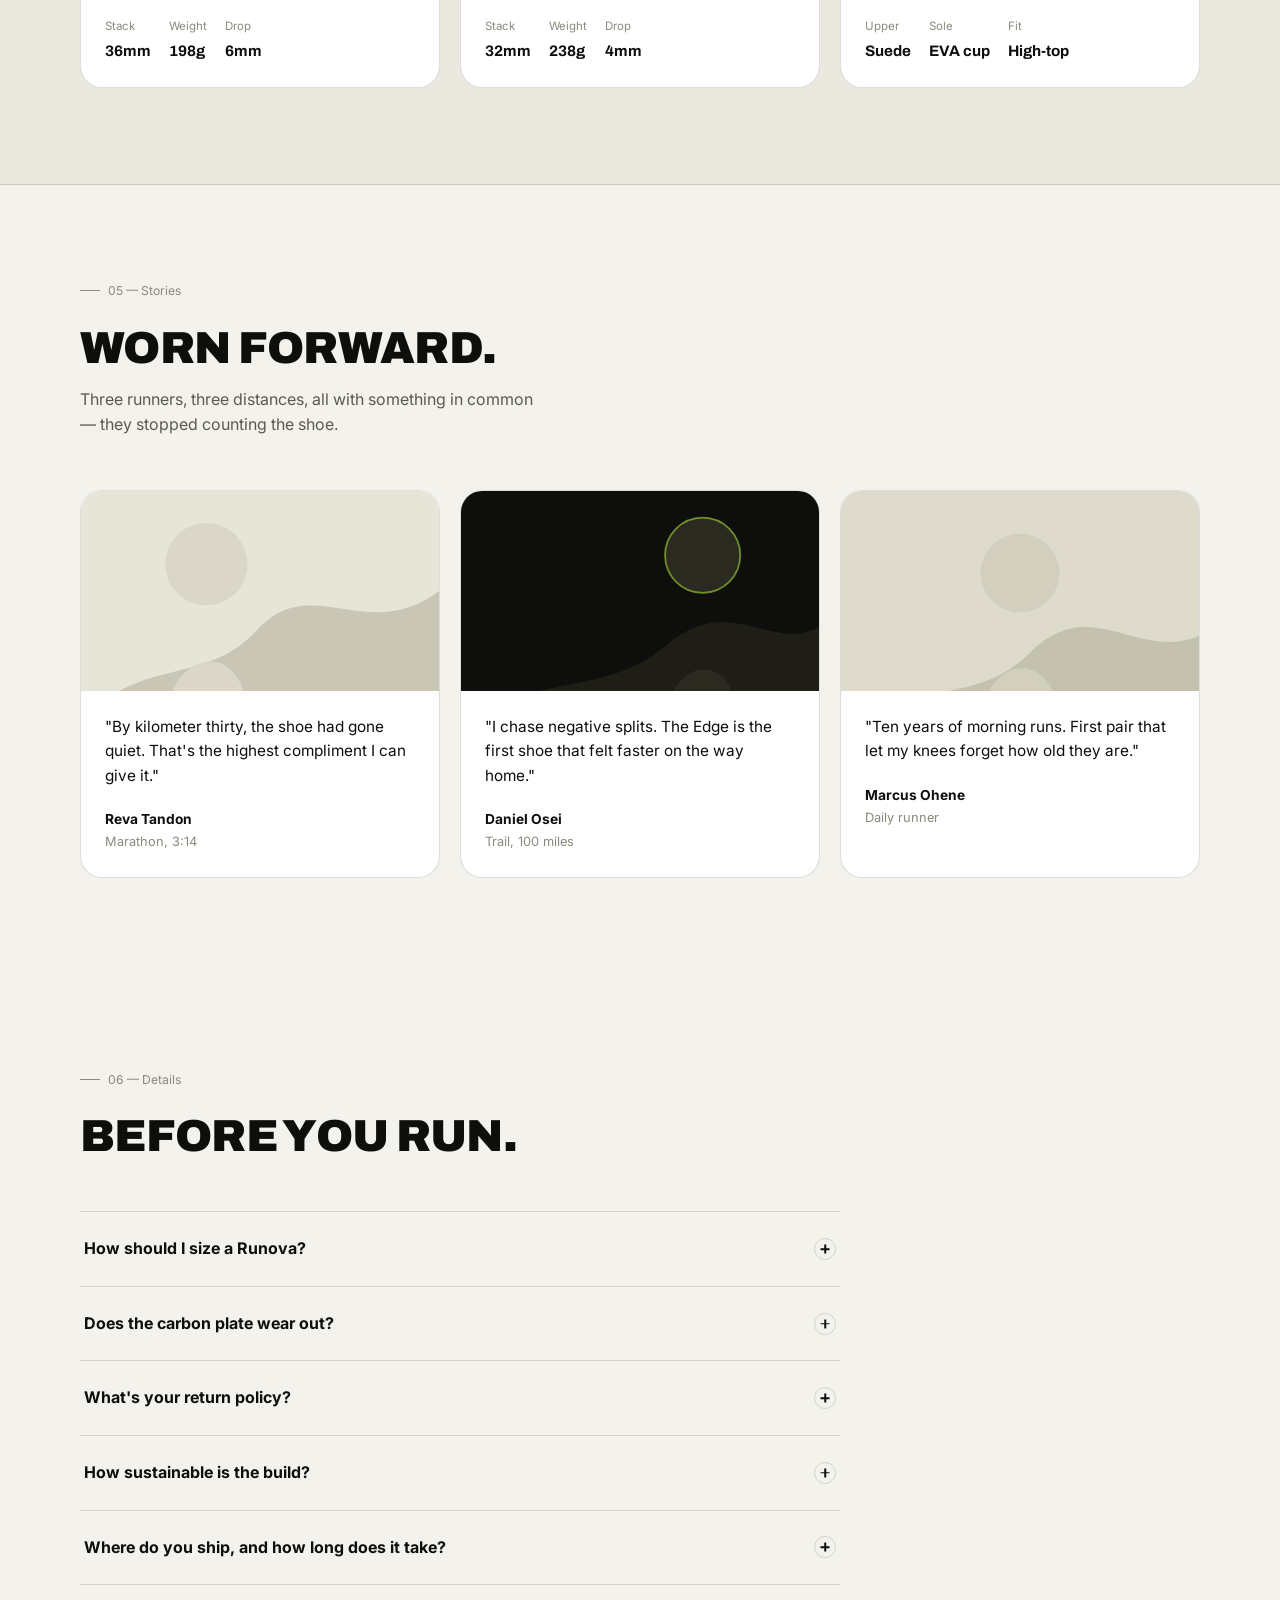
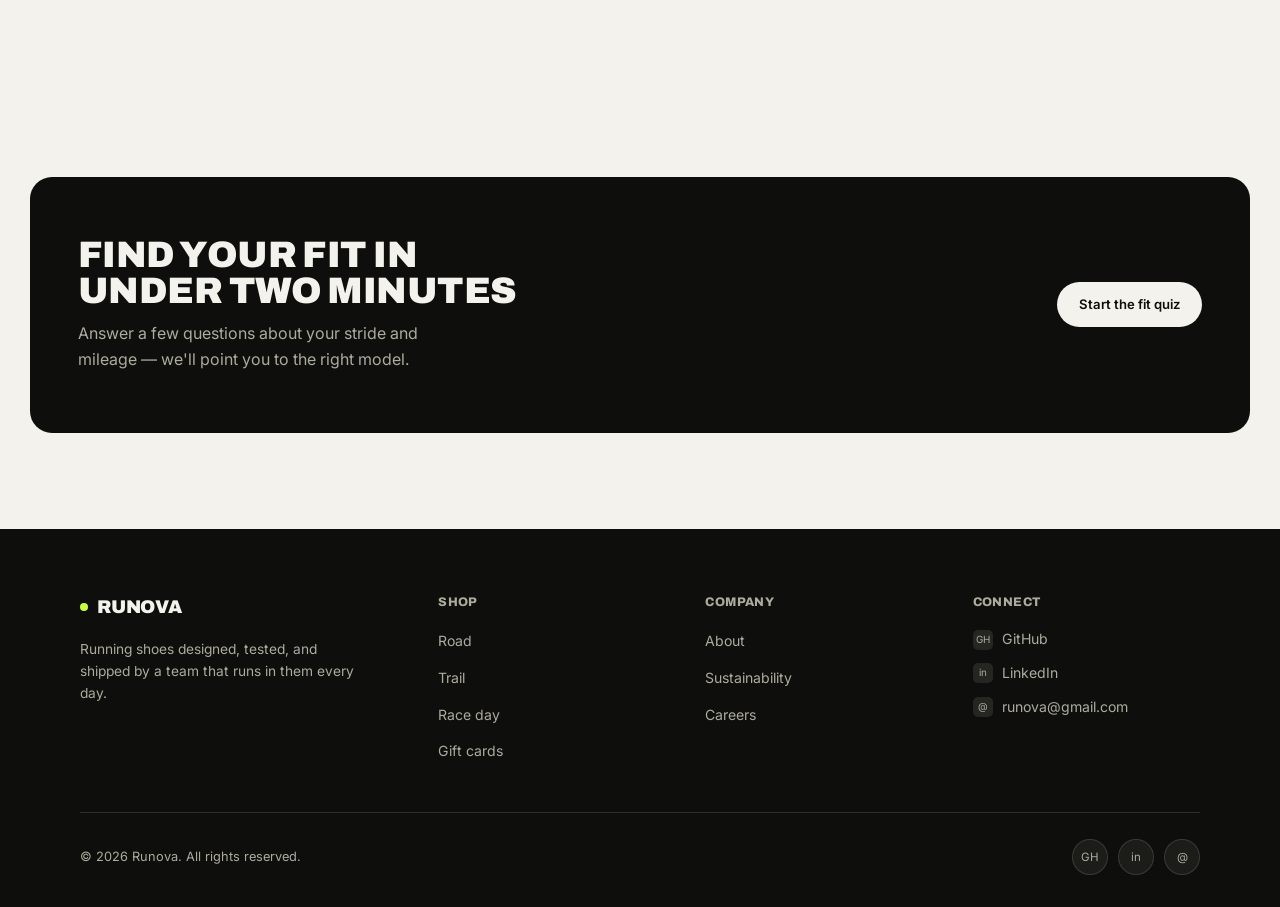
==== commit b8e0cfa5: "all checklist matched done with webpage" ====
--- a/index.html
+++ b/index.html
@@ -305,7 +305,7 @@
         <div class="footer-col">
           <h4>Connect</h4>
           <ul>
-            <li><a class="connect-link" href="https://github.com/runova" target="_blank" rel="noopener"><span class="ico">Git</span>GitHub</a></li>
+            <li><a class="connect-link" href="https://github.com/runova" target="_blank" rel="noopener"><span class="ico">GH</span>GitHub</a></li>
             <li><a class="connect-link" href="https://linkedin.com/company/runova" target="_blank" rel="noopener"><span class="ico">in</span>LinkedIn</a></li>
             <li><a class="connect-link" href="mailto:runova@gmail.com"><span class="ico">@</span>runova@gmail.com</a></li>
           </ul>
@@ -314,9 +314,9 @@
       <div class="footer-bottom">
         <p>© 2026 Runova. All rights reserved.</p>
         <div class="socials">
-          <a href="https://github.com/runova" class="social-btn" target="_blank" rel="noopener" aria-label="GitHub">Git</a>
+          <a href="https://github.com/runova" class="social-btn" target="_blank" rel="noopener" aria-label="GitHub">GH</a>
           <a href="https://linkedin.com/company/runova" class="social-btn" target="_blank" rel="noopener" aria-label="LinkedIn">in</a>
-          <a href="mailto:hello@runova.com" class="social-btn" aria-label="Email">@</a>
+          <a href="mailto:runova@gmail.com" class="social-btn" aria-label="Email">@</a>
         </div>
       </div>
     </div>
--- a/style.css
+++ b/style.css
@@ -503,7 +503,13 @@
   .wrap{ padding: 0 22px; }
   .nav-inner{ padding: 16px 22px; }
   .nav-links{ display: none; }
-  .hero{ padding: 56px 22px 0; }
+  #tech{
+  scroll-margin-top: 25px;
+}
+  .hero{ padding: 56px 4px 0; }
+  .hero .btn-solid{
+  transform: translateX(-13px);
+}
   .hero-visual{ margin: 0 -22px; height: 260px; }
   section{ padding: 68px 22px; }
   .spec-row{ grid-template-columns: repeat(2, 1fr); }
@@ -511,22 +517,28 @@
   .spec-cell:nth-child(n+3){ border-top: 1px solid var(--border); }
   .tech-grid{ grid-template-columns: 1fr; }
   .lineup-grid{ grid-template-columns: 1fr; }
+@media (max-width:720px){
+  .shoe-card .frame{
+    height: 180px;
+  }
+
   .shoe-card .frame .shoe-photo{
-  object-fit: contain;
-  object-position: center;
+    object-fit: cover;
+    object-position: center;
+  }
 }
   /* First shoe only */
   .shoe-card:nth-child(1) .frame .shoe-photo {
-    transform: scale(1.25);
+    transform: scale(1.0);
 }
   /* Second image */
     .shoe-card:nth-child(2) .frame .shoe-photo {
-        transform: scale(1.125);
+        transform: scale(1.0);
     }
 
     /* Third image */
     .shoe-card:nth-child(3) .frame .shoe-photo {
-        transform: scale(1.125);
+        transform: scale(1.0);
     }
   .stories-grid{ grid-template-columns: 1fr; }
   .stat-row{ grid-template-columns: 1fr; gap: 10px; }
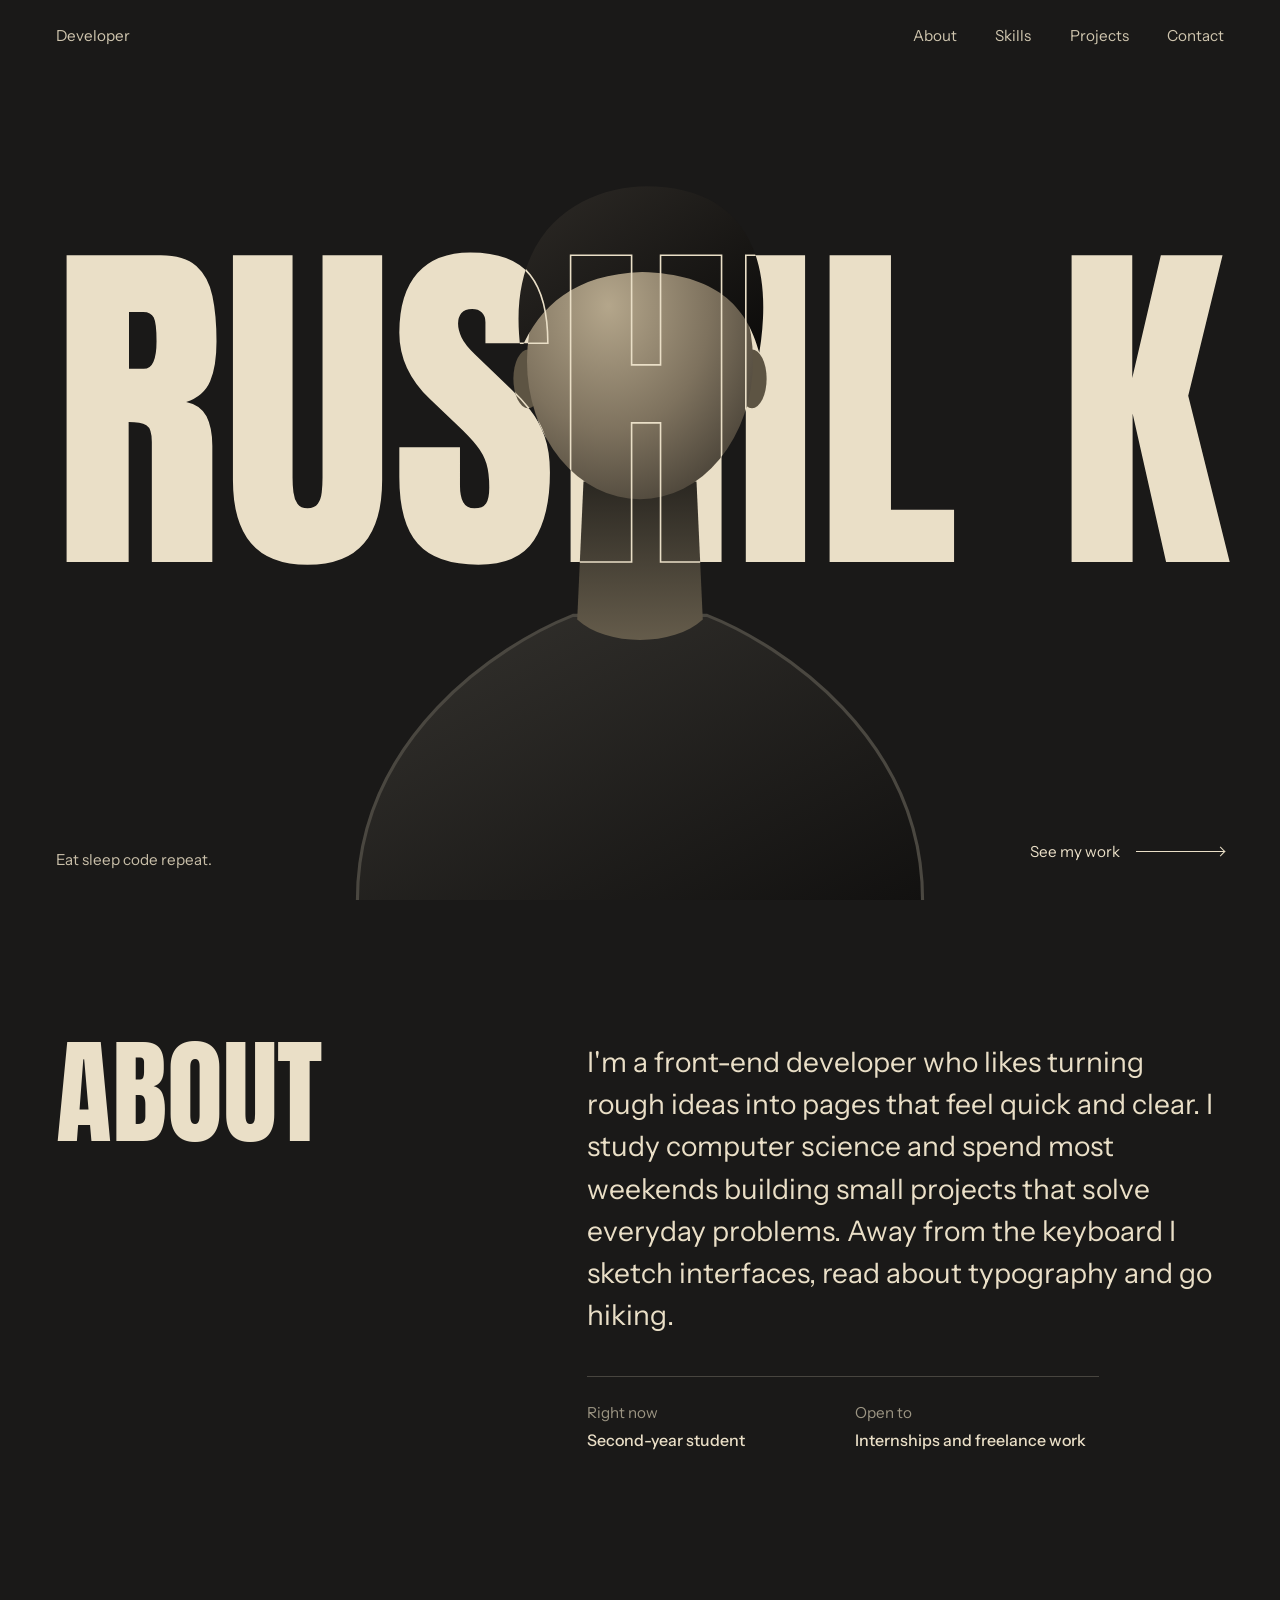
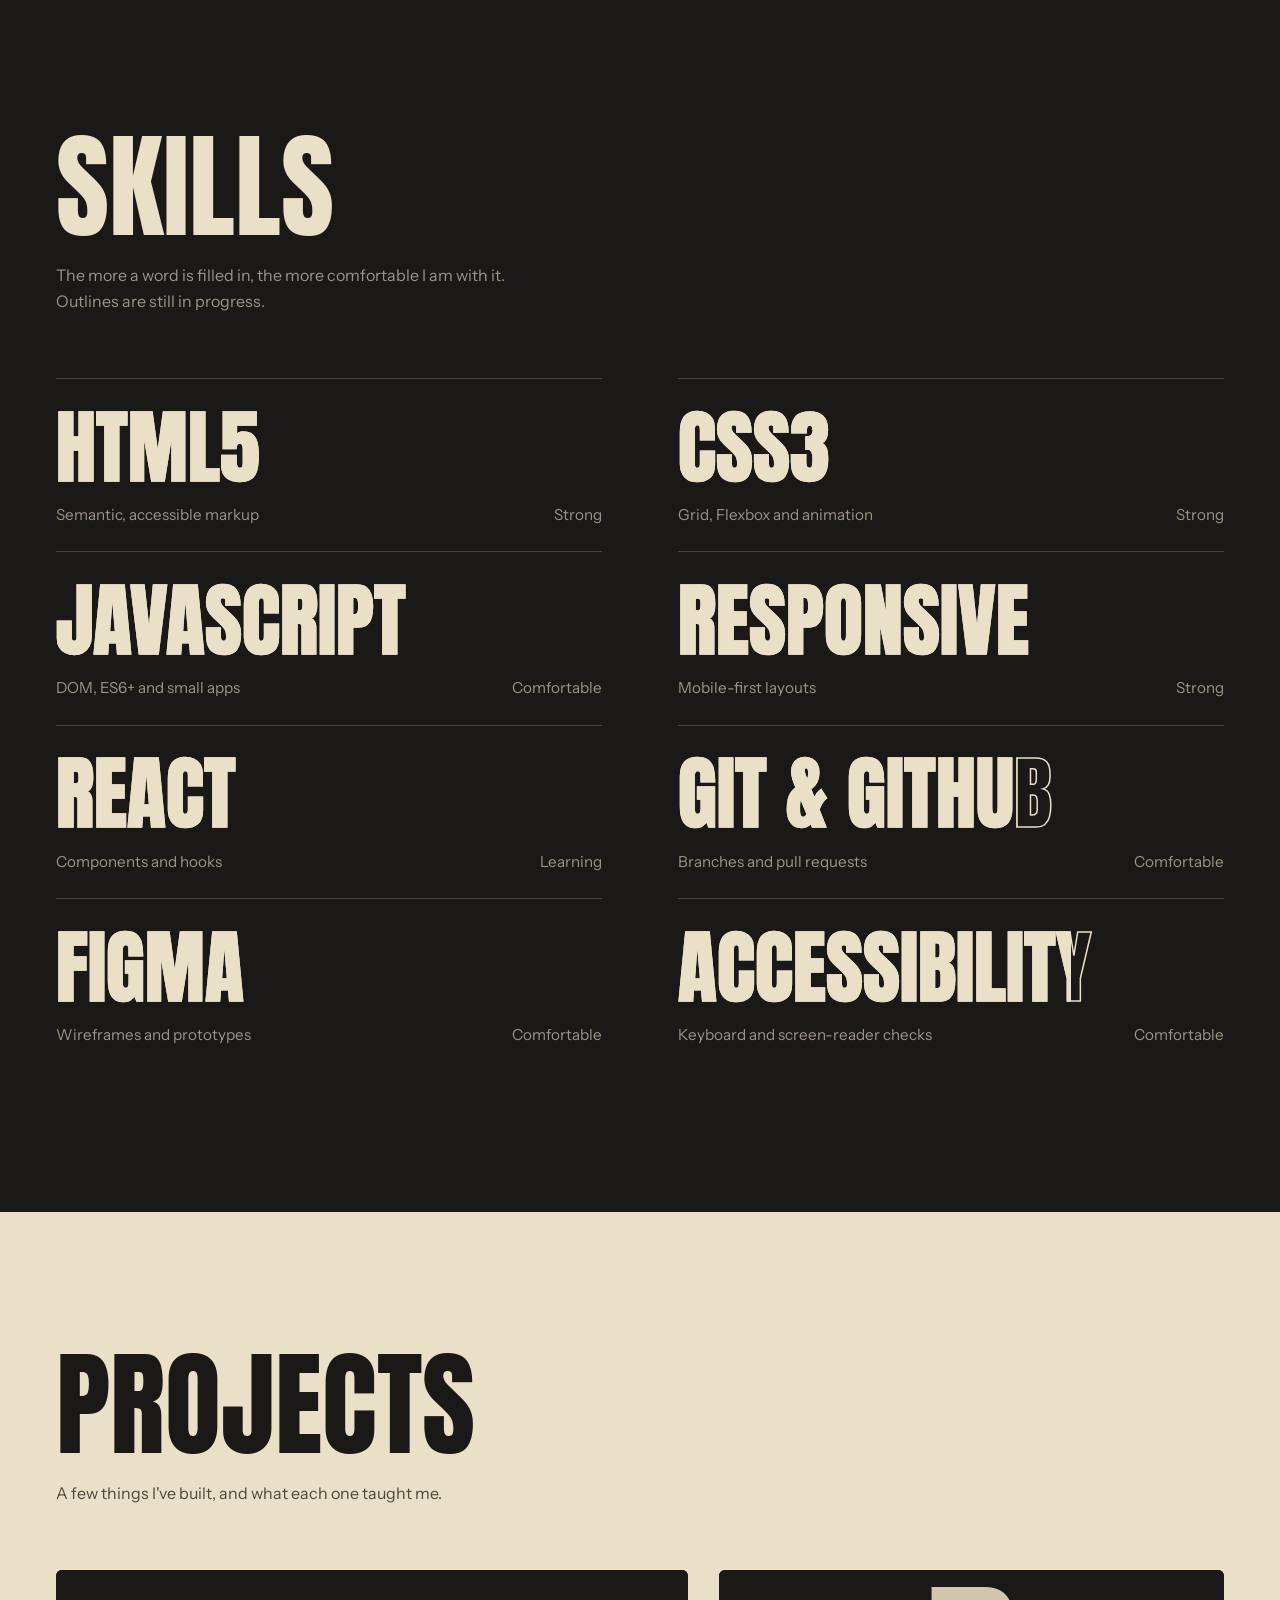
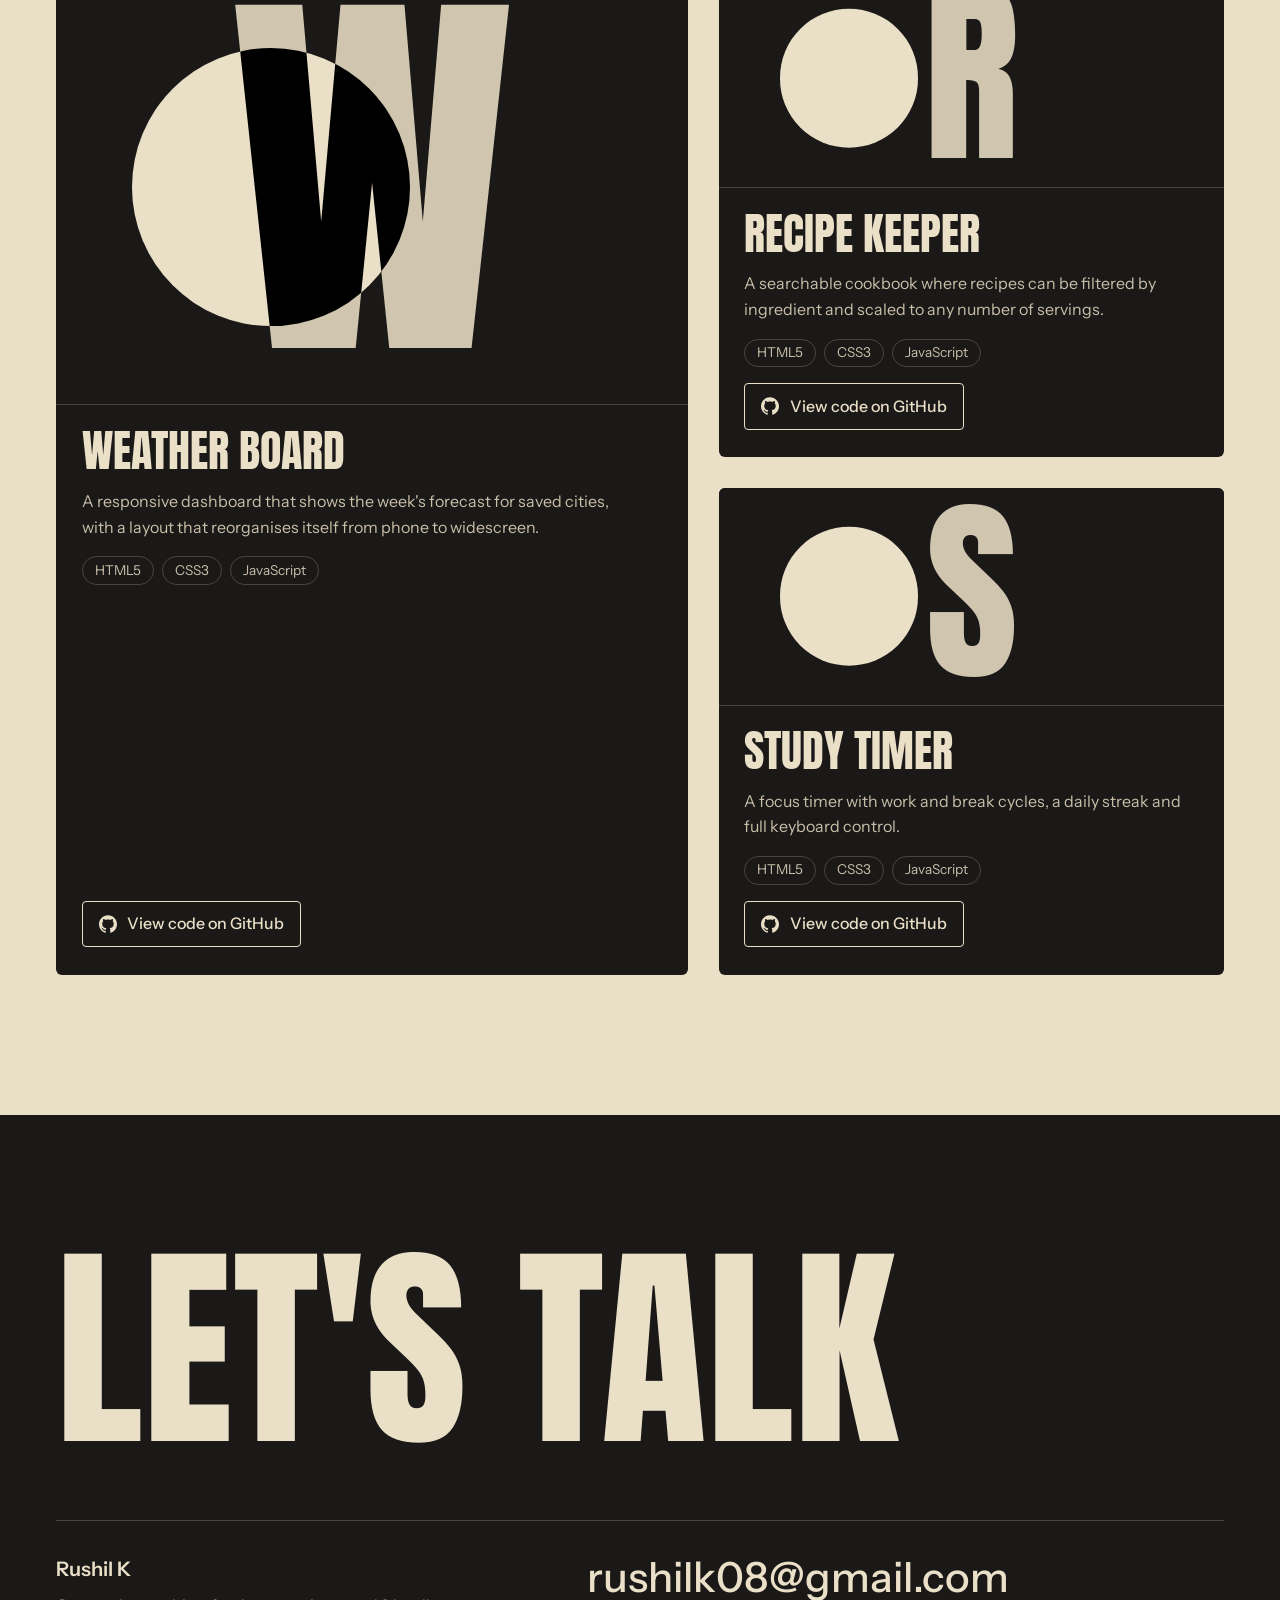
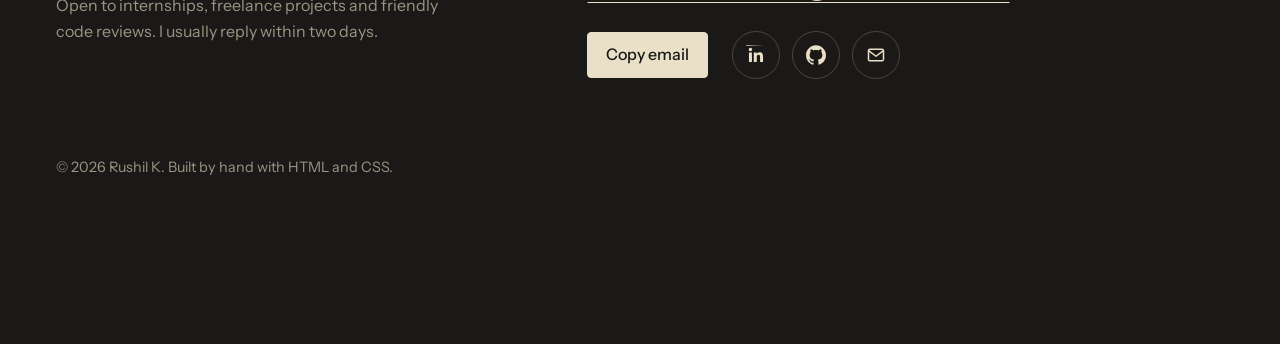
==== commit 0604b160: "second commit" ====
--- a/index.html
+++ b/index.html
@@ -1,326 +1,161 @@
 <!DOCTYPE html>
 <html lang="en">
 <head>
-<meta charset="UTF-8">
-<meta name="viewport" content="width=device-width, initial-scale=1.0">
-<title>Runova — Momentum, Engineered.</title>
+<meta charset="utf-8">
+<meta name="viewport" content="width=device-width, initial-scale=1, viewport-fit=cover">
+<title>Rushil K | Front-end Developer Portfolio</title>
+<meta name="description" content="Portfolio of Rushil K, a developer building calm, fast and accessible web interfaces.">
+<meta name="color-scheme" content="dark">
+<script>document.documentElement.classList.add('js');</script>
 <link rel="preconnect" href="https://fonts.googleapis.com">
 <link rel="preconnect" href="https://fonts.gstatic.com" crossorigin>
-<link href="https://fonts.googleapis.com/css2?family=Archivo:wght@600;800;900&family=Space+Mono:wght@400;700&family=Inter:wght@400;500;600&display=swap" rel="stylesheet">
+<link href="https://fonts.googleapis.com/css2?family=Anton&family=Instrument+Sans:wght@400;500;600&display=swap" rel="stylesheet">
 <link rel="stylesheet" href="style.css">
 </head>
 <body>
 
-  <header class="nav">
-    <div class="nav-inner">
-      <a href="#top" class="logo"><span class="logo-dot"></span>Runova</a>
-      <nav class="nav-links mono">
-        <a href="#lineup">Collection</a>
-        <a href="#tech">Technology</a>
-        <a href="#measured">Compare</a>
-        <a href="#stories">Stories</a>
-        <a href="#faq">FAQ</a>
-      </nav>
-      <a href="#lineup" class="btn btn-solid">Find your pair</a>
+<header class="bar">
+  <a href="#home" class="bar__role">Developer</a>
+  <nav class="bar__nav" aria-label="Primary">
+    <a href="#about">About</a>
+    <a href="#skills">Skills</a>
+    <a href="#projects">Projects</a>
+    <a href="#contact">Contact</a>
+  </nav>
+  <button class="bar__menu" type="button" aria-expanded="false" aria-controls="drawer">Menu</button>
+</header>
+
+<div class="drawer" id="drawer" inert>
+  <a href="#about">About</a>
+  <a href="#skills">Skills</a>
+  <a href="#projects">Projects</a>
+  <a href="#contact">Contact</a>
+</div>
+
+<main>
+  <!-- ============ HERO ============
+       EDIT: your name goes in the h1 (and aria-label). Two words work best. -->
+  <section class="hero" id="home" aria-label="Introduction">
+    <div class="layer layer--fill"><h1 class="name" id="nameFill" aria-label="Rushil K">Rushil K</h1></div>
+    <div class="avatar" role="img" aria-label="Portrait placeholder for Rushil K"></div>
+    <!-- Same name again, outlined, and only visible where the figure is: letters seem to weave behind and through the portrait -->
+    <div class="mask" aria-hidden="true"><div class="layer layer--outline"><div class="name" id="nameOutline"></div></div></div>
+    <p class="hero__tag">Eat sleep code repeat.</p>
+    <a class="hero__cue" href="#projects">See my work <span class="cue__line" aria-hidden="true"></span></a>
+  </section>
+
+  <!-- ============ ABOUT ============ -->
+  <section class="section about" id="about">
+    <div class="wrap about__grid">
+      <h2 class="sec-title">About</h2>
+      <div>
+        <!-- EDIT: 2 to 3 sentences about you -->
+        <p class="about__text">I'm a front-end developer who likes turning rough ideas into pages that feel quick and clear. I study computer science and spend most weekends building small projects that solve everyday problems. Away from the keyboard I sketch interfaces, read about typography and go hiking.</p>
+        <dl class="facts">
+          <div><dt>Right now</dt><dd>Second-year student</dd></div>
+          <div><dt>Open to</dt><dd>Internships and freelance work</dd></div>
+        </dl>
+      </div>
     </div>
-  </header>
+  </section>
 
-  <main id="top">
-    <section class="hero">
-      <div class="wrap">
-        <div class="eyebrow"><span class="dash"></span>Runova —</div>
-        <h1>Momentum,<br>engineered.</h1>
-        <div class="hero-sub-row">
-          <p>Four shoes built on one obsession — returning every ounce of energy you put into the ground.</p>
-          <div class="hero-cta">
-            <a href="#lineup" class="btn btn-solid">Explore the collection</a>
-            <a href="#tech" class="text-link">The engineering →</a>
+  <!-- ============ SKILLS ============
+       EDIT: change --target (0 to 100%) to set how much of each word fills in -->
+  <section class="section skills" id="skills">
+    <div class="wrap">
+      <h2 class="sec-title">Skills</h2>
+      <p class="skills__intro">The more a word is filled in, the more comfortable I am with it. Outlines are still in progress.</p>
+      <ul class="skills__grid">
+        <li class="skill" style="--target:90%"><p class="skill__word">HTML5</p><div class="skill__meta"><span>Semantic, accessible markup</span><span>Strong</span></div></li>
+        <li class="skill" style="--target:85%"><p class="skill__word">CSS3</p><div class="skill__meta"><span>Grid, Flexbox and animation</span><span>Strong</span></div></li>
+        <li class="skill" style="--target:68%"><p class="skill__word">JavaScript</p><div class="skill__meta"><span>DOM, ES6+ and small apps</span><span>Comfortable</span></div></li>
+        <li class="skill" style="--target:80%"><p class="skill__word">Responsive</p><div class="skill__meta"><span>Mobile-first layouts</span><span>Strong</span></div></li>
+        <li class="skill" style="--target:45%"><p class="skill__word">React</p><div class="skill__meta"><span>Components and hooks</span><span>Learning</span></div></li>
+        <li class="skill" style="--target:62%"><p class="skill__word">Git &amp; GitHub</p><div class="skill__meta"><span>Branches and pull requests</span><span>Comfortable</span></div></li>
+        <li class="skill" style="--target:58%"><p class="skill__word">Figma</p><div class="skill__meta"><span>Wireframes and prototypes</span><span>Comfortable</span></div></li>
+        <li class="skill" style="--target:72%"><p class="skill__word">Accessibility</p><div class="skill__meta"><span>Keyboard and screen-reader checks</span><span>Comfortable</span></div></li>
+      </ul>
+    </div>
+  </section>
+
+  <!-- ============ PROJECTS ============
+       EDIT: replace titles, text, tags and the GitHub links. The big letter is the title's first letter. -->
+  <section class="section projects" id="projects">
+    <div class="wrap">
+      <h2 class="sec-title">Projects</h2>
+      <p class="intro">A few things I've built, and what each one taught me.</p>
+      <div class="cards">
+        <article class="card card--lead">
+          <div class="art" aria-hidden="true"><span class="orb"></span><span class="glyph">W</span></div>
+          <div class="card__body">
+            <h3 class="card__title">Weather Board</h3>
+            <p class="card__text">A responsive dashboard that shows the week's forecast for saved cities, with a layout that reorganises itself from phone to widescreen.</p>
+            <ul class="tags"><li>HTML5</li><li>CSS3</li><li>JavaScript</li></ul>
+            <a class="gh" href="https://github.com/RushilK08/weather-board" target="_blank" rel="noopener">
+              <svg viewBox="0 0 24 24" aria-hidden="true"><path d="M12 .297c-6.63 0-12 5.373-12 12 0 5.303 3.438 9.8 8.205 11.385.6.113.82-.258.82-.577 0-.285-.01-1.04-.015-2.04-3.338.724-4.042-1.61-4.042-1.61C4.422 18.07 3.633 17.7 3.633 17.7c-1.087-.744.084-.729.084-.729 1.205.084 1.838 1.236 1.838 1.236 1.07 1.835 2.809 1.305 3.495.998.108-.776.417-1.305.76-1.605-2.665-.3-5.466-1.332-5.466-5.93 0-1.31.465-2.38 1.235-3.22-.135-.303-.54-1.523.105-3.176 0 0 1.005-.322 3.3 1.23.96-.267 1.98-.399 3-.405 1.02.006 2.04.138 3 .405 2.28-1.552 3.285-1.23 3.285-1.23.645 1.653.24 2.873.12 3.176.765.84 1.23 1.91 1.23 3.22 0 4.61-2.805 5.625-5.475 5.921.42.36.81 1.096.81 2.22 0 1.606-.015 2.896-.015 3.286 0 .315.21.69.825.57C20.565 22.092 24 17.592 24 12.297c0-6.627-5.373-12-12-12"/></svg>
+              View code on GitHub<span class="visually-hidden"> for Weather Board</span></a>
+          </div>
+        </article>
+
+        <article class="card">
+          <div class="art" aria-hidden="true"><span class="orb"></span><span class="glyph">R</span></div>
+          <div class="card__body">
+            <h3 class="card__title">Recipe Keeper</h3>
+            <p class="card__text">A searchable cookbook where recipes can be filtered by ingredient and scaled to any number of servings.</p>
+            <ul class="tags"><li>HTML5</li><li>CSS3</li><li>JavaScript</li></ul>
+            <a class="gh" href="https://github.com/RushilK08/recipe-keeper" target="_blank" rel="noopener">
+              <svg viewBox="0 0 24 24" aria-hidden="true"><path d="M12 .297c-6.63 0-12 5.373-12 12 0 5.303 3.438 9.8 8.205 11.385.6.113.82-.258.82-.577 0-.285-.01-1.04-.015-2.04-3.338.724-4.042-1.61-4.042-1.61C4.422 18.07 3.633 17.7 3.633 17.7c-1.087-.744.084-.729.084-.729 1.205.084 1.838 1.236 1.838 1.236 1.07 1.835 2.809 1.305 3.495.998.108-.776.417-1.305.76-1.605-2.665-.3-5.466-1.332-5.466-5.93 0-1.31.465-2.38 1.235-3.22-.135-.303-.54-1.523.105-3.176 0 0 1.005-.322 3.3 1.23.96-.267 1.98-.399 3-.405 1.02.006 2.04.138 3 .405 2.28-1.552 3.285-1.23 3.285-1.23.645 1.653.24 2.873.12 3.176.765.84 1.23 1.91 1.23 3.22 0 4.61-2.805 5.625-5.475 5.921.42.36.81 1.096.81 2.22 0 1.606-.015 2.896-.015 3.286 0 .315.21.69.825.57C20.565 22.092 24 17.592 24 12.297c0-6.627-5.373-12-12-12"/></svg>
+              View code on GitHub<span class="visually-hidden"> for Recipe Keeper</span></a>
+          </div>
+        </article>
+
+        <article class="card">
+          <div class="art" aria-hidden="true"><span class="orb"></span><span class="glyph">S</span></div>
+          <div class="card__body">
+            <h3 class="card__title">Study Timer</h3>
+            <p class="card__text">A focus timer with work and break cycles, a daily streak and full keyboard control.</p>
+            <ul class="tags"><li>HTML5</li><li>CSS3</li><li>JavaScript</li></ul>
+            <a class="gh" href="https://github.com/RushilK08/study-timer" target="_blank" rel="noopener">
+              <svg viewBox="0 0 24 24" aria-hidden="true"><path d="M12 .297c-6.63 0-12 5.373-12 12 0 5.303 3.438 9.8 8.205 11.385.6.113.82-.258.82-.577 0-.285-.01-1.04-.015-2.04-3.338.724-4.042-1.61-4.042-1.61C4.422 18.07 3.633 17.7 3.633 17.7c-1.087-.744.084-.729.084-.729 1.205.084 1.838 1.236 1.838 1.236 1.07 1.835 2.809 1.305 3.495.998.108-.776.417-1.305.76-1.605-2.665-.3-5.466-1.332-5.466-5.93 0-1.31.465-2.38 1.235-3.22-.135-.303-.54-1.523.105-3.176 0 0 1.005-.322 3.3 1.23.96-.267 1.98-.399 3-.405 1.02.006 2.04.138 3 .405 2.28-1.552 3.285-1.23 3.285-1.23.645 1.653.24 2.873.12 3.176.765.84 1.23 1.91 1.23 3.22 0 4.61-2.805 5.625-5.475 5.921.42.36.81 1.096.81 2.22 0 1.606-.015 2.896-.015 3.286 0 .315.21.69.825.57C20.565 22.092 24 17.592 24 12.297c0-6.627-5.373-12-12-12"/></svg>
+              View code on GitHub<span class="visually-hidden"> for Study Timer</span></a>
+          </div>
+        </article>
+      </div>
+    </div>
+  </section>
+
+  <!-- ============ CONTACT ============
+       EDIT: email, LinkedIn and GitHub URLs -->
+  <section class="section contact" id="contact">
+    <div class="wrap">
+      <h2 class="contact__title">Let's talk</h2>
+      <div class="contact__grid">
+        <div>
+          <p class="contact__name">Rushil K</p>
+          <p class="contact__note">Open to internships, freelance projects and friendly code reviews. I usually reply within two days.</p>
+        </div>
+        <div>
+          <a class="mail" id="mail" href="mailto:rushilk08@gmail.com">rushilk08@gmail.com</a>
+          <div class="contact__row">
+            <button class="btn" type="button" id="copy">Copy email</button>
+            <ul class="social">
+              <li><a href="https://www.linkedin.com/in/rushilk08" target="_blank" rel="noopener" aria-label="LinkedIn profile">
+                <svg viewBox="0 0 24 24" aria-hidden="true"><path d="M20.447 20.452h-3.554v-5.569c0-1.328-.027-3.037-1.852-3.037-1.853 0-2.136 1.445-2.136 2.939v5.667H9.351V9h3.414v1.561h.046c.477-.9 1.637-1.85 3.37-1.85 3.601 0 4.267 2.37 4.267 5.455v6.286zM5.337 7.433c-1.144 0-2.063-.926-2.063-2.065 0-1.138.92-2.063 2.063-2.063 1.14 0 2.064.925 2.064 2.063 0 1.139-.925 2.065-2.064 2.065zm1.782 13.019H3.555V9h3.564v11.452zM22.225 0H1.771C.792 0 0 .774 0 1。729v20。54２C０ ２３。２２７。７９２ ２４ １。７７１ ２４h２０。４５１C２３。２ ２４ ２４ ２３。２２７ ２４ ２２。２７１V１。７２９C２４ 。７７４ ２３。２ ０ ２２。２２２ ０h。００３z"/></svg></a></li>
+              <li><a href="https://github.com/RushilK08" target="_blank" rel="noopener" aria-label="GitHub profile">
+                <svg viewBox="0 0 24 24" aria-hidden="true"><path d="M12 .297c-6.63 0-12 5.373-12 12 0 5.303 3.438 9.8 8.205 11.385.6.113.82-.258.82-.577 0-.285-.01-1.04-.015-2.04-3.338.724-4.042-1.61-4.042-1.61C4.422 18.07 3.633 17.7 3.633 17.7c-1.087-.744.084-.729.084-.729 1.205.084 1.838 1.236 1.838 1.236 1.07 1.835 2.809 1.305 3.495.998.108-.776.417-1.305.76-1.605-2.665-.3-5.466-1.332-5.466-5.93 0-1.31.465-2.38 1.235-3.22-.135-.303-.54-1.523.105-3.176 0 0 1.005-.322 3.3 1.23.96-.267 1.98-.399 3-.405 1.02.006 2.04.138 3 .405 2.28-1.552 3.285-1.23 3.285-1.23.645 1.653.24 2.873.12 3.176.765.84 1.23 1.91 1.23 3.22 0 4.61-2.805 5.625-5.475 5.921.42.36.81 1.096.81 2.22 0 1.606-.015 2.896-.015 3.286 0 .315.21.69.825.57C20.565 22.092 24 17.592 24 12.297c0-6.627-5.373-12-12-12"/></svg></a></li>
+              <li><a href="mailto:rushilk08@gmail.com" aria-label="Send an email">
+                <svg class="stroke" viewBox="0 0 24 24" aria-hidden="true"><rect x="3" y="5" width="18" height="14" rx="2"/><path d="m3.5 7 8.5 6.5L20.5 7"/></svg></a></li>
+            </ul>
           </div>
         </div>
       </div>
+    </div>
+    <footer class="wrap foot">&copy; 2026 Rushil K. Built by hand with HTML and CSS.</footer>
+  </section>
+</main>
 
-      <div class="hero-visual" style="--hero-h:460px; --hero-h-mobile:280px; --hero-pos:center 35%;">
-        <img class="hero-photo" src="images/pulse3-hero.jpg" alt="Runova Pulse 3 running shoe, side profile">
-      </div>
+<div class="toast" id="toast" role="status" aria-live="polite">Email copied</div>
 
-      <div class="wrap" style="padding:0;">
-        <div class="spec-row">
-          <div class="spec-cell"><div class="lbl mono">Model</div><div class="val">Pulse 3</div></div>
-          <div class="spec-cell"><div class="lbl mono">Stack height</div><div class="val">36mm</div></div>
-          <div class="spec-cell"><div class="lbl mono">Heel drop</div><div class="val">6mm</div></div>
-          <div class="spec-cell"><div class="lbl mono">Weight</div><div class="val">198g</div></div>
-          <div class="spec-cell"><div class="lbl mono">Propulsion</div><div class="val">Carbon</div></div>
-        </div>
-      </div>
-    </section>
-
-    <section class="tech" id="tech">
-      <div class="wrap">
-        <div class="eyebrow"><span class="dash"></span>02 — Technology</div>
-        <div class="section-head">
-          <h2>Engineered to the fiber.</h2>
-          <p>Four systems, developed in-house, that turn material science into forward motion.</p>
-        </div>
-        <div class="tech-grid">
-          <article class="tech-card">
-            <div class="tech-swatch tex-knit"></div>
-            <h3>AirWeave™ Knit</h3>
-            <p>A single-layer knit upper that stays cool for 10k and structured for a hundred.</p>
-          </article>
-          <article class="tech-card">
-            <div class="tech-swatch tex-carbon"></div>
-            <h3>VectorPlate™ Carbon</h3>
-            <p>A full-length carbon plate tuned to load through the forefoot, not against it.</p>
-          </article>
-          <article class="tech-card">
-            <div class="tech-swatch tex-foam"></div>
-            <h3>InfinityFoam™</h3>
-            <p>Compression-molded foam that returns more energy at 300 miles than most foams do new.</p>
-          </article>
-          <article class="tech-card">
-            <div class="tech-swatch tex-outsole"></div>
-            <h3>GripFlow™ Outsole</h3>
-            <p>A splayed lug pattern that holds through rain, gravel, and painted road lines.</p>
-          </article>
-        </div>
-      </div>
-    </section>
-
-    <section class="measured" id="measured">
-      <div class="wrap">
-        <div class="copy">
-          <div class="eyebrow"><span class="dash"></span>03 — Why Runova</div>
-          <h2>Measured, not marketed.</h2>
-          <p>Every claim on this page is a number we can defend in a lab, not a phrase our marketing team liked.</p>
-        </div>
-        <div class="stat-list">
-          <div class="stat-row">
-            <div class="num">87%</div>
-            <div class="body">
-              <h4>Energy return</h4>
-              <p>Independently measured energy return across the carbon line — among the highest in tested road footwear.</p>
-            </div>
-          </div>
-          <div class="stat-row">
-            <div class="num">168g</div>
-            <div class="body">
-              <h4>Featherweight</h4>
-              <p>Our lightest build weighs less than a paperback, without giving up structure where a foot actually needs it.</p>
-            </div>
-          </div>
-          <div class="stat-row">
-            <div class="num">40%</div>
-            <div class="body">
-              <h4>Recycled by weight</h4>
-              <p>Share of every pair made from recycled foam and post-consumer yarn, without a trade-off in ride feel.</p>
-            </div>
-          </div>
-        </div>
-      </div>
-    </section>
-
-    <section class="lineup" id="lineup">
-      <div class="wrap">
-        <div class="section-head-row" style="margin-bottom:52px;">
-          <div class="section-head" style="margin-bottom:0;">
-            <div class="eyebrow"><span class="dash"></span>04 — Collection</div>
-            <h2>Four shoes. One philosophy.</h2>
-          </div>
-          <a href="#faq" class="btn btn-outline">Find your way</a>
-        </div>
-        <div class="lineup-grid">
-
-          <article class="shoe-card">
-            <div class="frame frame-photo" style="--frame-h:220px; --frame-pos:center 42%;">
-              <img class="shoe-photo" src="images/pulse3-studio.jpg" alt="Runova Pulse 3 running shoe, studio shot">
-            </div>
-            <div class="info">
-              <div class="row"><h3>Pulse 3</h3><span class="price mono">₹4,499</span></div>
-              <p class="desc">The daily trainer. Balanced ride for easy miles and tempo days alike.</p>
-              <div class="mini-specs">
-                <div>Stack<strong>36mm</strong></div>
-                <div>Weight<strong>198g</strong></div>
-                <div>Drop<strong>6mm</strong></div>
-              </div>
-            </div>
-          </article>
-
-          <article class="shoe-card">
-            <div class="frame frame-photo" style="--frame-h:220px; --frame-pos:center 42%;">
-              <img class="shoe-photo" src="images/drift-trail.jpg" alt="Runova Drift Trail shoe, on rocky terrain">
-            </div>
-            <div class="info">
-              <div class="row"><h3>Drift Trail</h3><span class="price mono">₹6,999</span></div>
-              <p class="desc">Rock-plated and wide-based for gravel, roots, and mixed terrain.</p>
-              <div class="mini-specs">
-                <div>Stack<strong>32mm</strong></div>
-                <div>Weight<strong>238g</strong></div>
-                <div>Drop<strong>4mm</strong></div>
-              </div>
-            </div>
-          </article>
-
-          <article class="shoe-card">
-            <div class="frame frame-photo" style="--frame-h:220px; --frame-pos:center 42%;">
-              <img class="shoe-photo" src="images/court-high.jpg" alt="Runova Court High sneaker, studio shot">
-            </div>
-            <div class="info">
-              <div class="row"><h3>Court High</h3><span class="price mono">₹7,499</span></div>
-              <p class="desc">Off-day silhouette in leather and suede — built for pavement, not just pace.</p>
-              <div class="mini-specs">
-                <div>Upper<strong>Suede</strong></div>
-                <div>Sole<strong>EVA cup</strong></div>
-                <div>Fit<strong>High-top</strong></div>
-              </div>
-            </div>
-          </article>
-
-        </div>
-      </div>
-    </section>
-
-    <section class="stories" id="stories">
-      <div class="wrap">
-        <div class="section-head">
-          <div class="eyebrow"><span class="dash"></span>05 — Stories</div>
-          <h2>Worn forward.</h2>
-          <p>Three runners, three distances, all with something in common — they stopped counting the shoe.</p>
-        </div>
-        <div class="stories-grid">
-
-          <article class="story-card">
-            <div class="story-photo">
-              <svg viewBox="0 0 400 300" preserveAspectRatio="xMidYMid slice">
-                <rect width="400" height="300" fill="#E7E4D8"/>
-                <path d="M0 300 C60 220, 140 260, 200 190 C260 130, 320 210, 400 150 L400 300 Z" fill="#C9C6B6"/>
-                <circle cx="140" cy="120" r="46" fill="#DAD7C8"/>
-                <path d="M94 300 C96 210, 190 200, 186 300 Z" fill="#DAD7C8"/>
-              </svg>
-            </div>
-            <div class="body">
-              <p class="quote">"By kilometer thirty, the shoe had gone quiet. That's the highest compliment I can give it."</p>
-              <div class="story-who"><strong>Reva Tandon</strong>Marathon, 3:14</div>
-            </div>
-          </article>
-
-          <article class="story-card">
-            <div class="story-photo">
-              <svg viewBox="0 0 400 300" preserveAspectRatio="xMidYMid slice">
-                <rect width="400" height="300" fill="#0E0E0C"/>
-                <path d="M0 300 C80 240, 160 270, 230 210 C300 150, 350 220, 400 190 L400 300 Z" fill="#1E1D16"/>
-                <circle cx="270" cy="110" r="42" fill="#2A2A20"/>
-                <path d="M228 300 C230 220, 312 214, 308 300 Z" fill="#2A2A20"/>
-                <circle cx="270" cy="110" r="42" fill="none" stroke="#C7FF3E" stroke-width="2" opacity="0.5"/>
-              </svg>
-            </div>
-            <div class="body">
-              <p class="quote">"I chase negative splits. The Edge is the first shoe that felt faster on the way home."</p>
-              <div class="story-who"><strong>Daniel Osei</strong>Trail, 100 miles</div>
-            </div>
-          </article>
-
-          <article class="story-card">
-            <div class="story-photo">
-              <svg viewBox="0 0 400 300" preserveAspectRatio="xMidYMid slice">
-                <rect width="400" height="300" fill="#DEDBCC"/>
-                <path d="M0 300 C70 250, 150 280, 210 220 C280 150, 330 230, 400 200 L400 300 Z" fill="#C4C1AF"/>
-                <circle cx="200" cy="130" r="44" fill="#D2CFBE"/>
-                <path d="M156 300 C158 218, 246 212, 242 300 Z" fill="#D2CFBE"/>
-              </svg>
-            </div>
-            <div class="body">
-              <p class="quote">"Ten years of morning runs. First pair that let my knees forget how old they are."</p>
-              <div class="story-who"><strong>Marcus Ohene</strong>Daily runner</div>
-            </div>
-          </article>
-
-        </div>
-      </div>
-    </section>
-
-    <section class="faq" id="faq">
-      <div class="wrap">
-        <div class="section-head">
-          <div class="eyebrow"><span class="dash"></span>06 — Details</div>
-          <h2>Before you run.</h2>
-        </div>
-        <div class="faq-list">
-          <details>
-            <summary>How should I size a Runova?<span class="plus"></span></summary>
-            <div class="answer">Most runners size true to their usual street shoe. If you're between sizes, or run trail, we suggest going up half a size for toe room on descents.</div>
-          </details>
-          <details>
-            <summary>Does the carbon plate wear out?<span class="plus"></span></summary>
-            <div class="answer">The plate itself doesn't compress like foam does. Expect full performance through 350–450 miles, after which the surrounding foam is the limiting factor.</div>
-          </details>
-          <details>
-            <summary>What's your return policy?<span class="plus"></span></summary>
-            <div class="answer">60 days, worn or unworn. Take them on an actual run — if they're not right, send them back for a full refund.</div>
-          </details>
-          <details>
-            <summary>How sustainable is the build?<span class="plus"></span></summary>
-            <div class="answer">40% of each pair by weight comes from recycled foam and post-consumer yarn, with a take-back program for full pairs at end of life.</div>
-          </details>
-          <details>
-            <summary>Where do you ship, and how long does it take?<span class="plus"></span></summary>
-            <div class="answer">We currently ship to 46 countries. Domestic orders arrive in 2–4 days; international timelines are shown at checkout before you pay.</div>
-          </details>
-        </div>
-      </div>
-    </section>
-
-    <div class="cta-banner" id="signup">
-      <div>
-        <h2>Find your fit in under two minutes</h2>
-        <p>Answer a few questions about your stride and mileage — we'll point you to the right model.</p>
-      </div>
-      <a href="#lineup" class="btn btn-invert">Start the fit quiz</a>
-    </div>
-  </main>
-
-  <footer id="contact">
-    <div class="wrap">
-      <div class="footer-top">
-        <div class="footer-brand">
-          <a href="#top" class="logo"><span class="logo-dot"></span>Runova</a>
-          <p>Running shoes designed, tested, and shipped by a team that runs in them every day.</p>
-        </div>
-        <div class="footer-col">
-          <h4>Shop</h4>
-          <ul>
-            <li><a href="#lineup">Road</a></li>
-            <li><a href="#lineup">Trail</a></li>
-            <li><a href="#lineup">Race day</a></li>
-            <li><a href="#">Gift cards</a></li>
-          </ul>
-        </div>
-        <div class="footer-col">
-          <h4>Company</h4>
-          <ul>
-            <li><a href="#measured">About</a></li>
-            <li><a href="#">Sustainability</a></li>
-            <li><a href="#">Careers</a></li>
-          </ul>
-        </div>
-        <div class="footer-col">
-          <h4>Connect</h4>
-          <ul>
-            <li><a class="connect-link" href="https://github.com/runova" target="_blank" rel="noopener"><span class="ico">GH</span>GitHub</a></li>
-            <li><a class="connect-link" href="https://linkedin.com/company/runova" target="_blank" rel="noopener"><span class="ico">in</span>LinkedIn</a></li>
-            <li><a class="connect-link" href="mailto:runova@gmail.com"><span class="ico">@</span>runova@gmail.com</a></li>
-          </ul>
-        </div>
-      </div>
-      <div class="footer-bottom">
-        <p>© 2026 Runova. All rights reserved.</p>
-        <div class="socials">
-          <a href="https://github.com/runova" class="social-btn" target="_blank" rel="noopener" aria-label="GitHub">GH</a>
-          <a href="https://linkedin.com/company/runova" class="social-btn" target="_blank" rel="noopener" aria-label="LinkedIn">in</a>
-          <a href="mailto:runova@gmail.com" class="social-btn" aria-label="Email">@</a>
-        </div>
-      </div>
-    </div>
-  </footer>
-
+<script src="script.js"></script>
 </body>
 </html>
--- a/style.css
+++ b/style.css
@@ -1,549 +1,169 @@
-/* ==========================================================================
-   RUNOVA — design tokens (editorial monochrome)
-   ========================================================================== */
+/* ---------- Brand tokens ----------
+   Ink   #1a1918  page background
+   Bone  #eadfc7  display type, fills, inverted section
+   Stone #9c9583  secondary text on ink
+   Fonts: Anton (display, condensed) + Instrument Sans (body)          */
 :root{
-  --paper:     #F3F2ED;   /* warm off-white, light sections */
-  --paper-alt: #EAE8DF;
-  --ink:       #0E0E0C;   /* near-black, dark sections */
-  --ink-alt:   #17160F;
-  --card:      #FFFFFF;
-  --card-dark: #1C1B14;
+  --ink:#1a1918;
+  --bone:#eadfc7;
+  --stone:#9c9583;
+  --soft:#c9bfa9;
+  --ink-soft:#4d4739;
+  --line:rgba(234,223,199,.22);
+  --line-dark:rgba(26,25,24,.22);
+  --display:'Anton','League Gothic',Impact,'Haettenschweiler','Arial Narrow Bold',sans-serif;
+  --body:'Instrument Sans',system-ui,-apple-system,'Segoe UI',Roboto,sans-serif;
+  --pad:clamp(1.25rem,4.5vw,3.5rem);
+  color-scheme:dark;
+}
+*,*::before,*::after{box-sizing:border-box}
+html{-webkit-text-size-adjust:100%;scroll-padding-top:calc(env(safe-area-inset-top,0px) + 64px)}
+@media (prefers-reduced-motion:no-preference){html{scroll-behavior:smooth}}
+body{margin:0;background:var(--ink);color:var(--bone);font-family:var(--body);font-size:1rem;line-height:1.6;overflow-x:hidden}
+img,svg{max-width:100%}
+a{color:inherit}
+:focus-visible{outline:2px solid currentColor;outline-offset:4px;border-radius:2px}
+.wrap{max-width:1320px;margin-inline:auto;padding-inline:var(--pad)}
+.section{padding-block:clamp(5rem,11vw,10rem)}
+.sec-title{font-family:var(--display);font-weight:400;text-transform:uppercase;font-size:clamp(3.5rem,9vw,8rem);line-height:.9;margin:0}
+.visually-hidden{position:absolute!important;width:1px;height:1px;overflow:hidden;clip:rect(0 0 0 0);white-space:nowrap}
 
-  --border:      rgba(14,14,12,0.14);
-  --border-soft:rgba(14,14,12,0.08);
-  --border-dark: rgba(243,242,237,0.14);
+/* ---------- Top bar ---------- */
+.bar{position:fixed;inset:0 0 auto 0;z-index:50;display:flex;justify-content:space-between;align-items:center;
+  padding:calc(env(safe-area-inset-top,0px) + 20px) var(--pad) 0;color:var(--bone);mix-blend-mode:difference;font-size:.95rem}
+.bar a{text-decoration:none}
+.bar__nav{display:flex;gap:clamp(1.25rem,3vw,2.5rem)}
+.bar__nav a{position:relative;padding:.25rem 0}
+.bar__nav a::after{content:"";position:absolute;left:0;right:0;bottom:0;height:1px;background:currentColor;transform:scaleX(0);transform-origin:left;transition:transform .35s ease}
+.bar__nav a:hover::after,.bar__nav a[aria-current="true"]::after{transform:scaleX(1)}
+.bar__menu{display:none;background:none;border:0;color:inherit;font:inherit;padding:.6rem 0 .6rem .6rem;cursor:pointer}
+.drawer{position:fixed;inset:0;z-index:40;background:var(--ink);display:flex;flex-direction:column;justify-content:center;
+  padding:0 var(--pad);clip-path:inset(0 0 100% 0);visibility:hidden;transition:clip-path .6s cubic-bezier(.7,0,.2,1),visibility 0s .6s}
+.drawer.open{clip-path:inset(0);visibility:visible;transition:clip-path .6s cubic-bezier(.7,0,.2,1),visibility 0s}
+.drawer a{font-family:var(--display);text-transform:uppercase;text-decoration:none;font-size:clamp(3.5rem,16vw,6rem);line-height:1.05}
+@media (max-width:720px){.bar__nav{display:none}.bar__menu{display:block}}
+@media (min-width:721px){.drawer{display:none}}
 
-  --text:        #0E0E0C;
-  --text-dim:    #5B5A50;
-  --text-faint:  #8C8A7C;
-  --text-invert: #F3F2ED;
-  --text-invert-dim: #ADAB9E;
-
-  --lime: #C7FF3E;
-  --lime-deep: #7FA61F;
-
-  --radius-lg: 22px;
-  --radius-md: 14px;
-  --radius-sm: 8px;
-  --maxw: 1220px;
+/* ---------- Hero ---------- */
+.hero{position:relative;min-height:100svh;height:100svh;overflow:hidden;background:var(--ink);isolation:isolate}
+.layer{position:absolute;inset:0;display:flex;align-items:center;justify-content:center;padding-bottom:6%}
+.layer--fill{z-index:1}
+.avatar{position:absolute;inset:0;z-index:2;background:var(--avatar) center bottom/contain no-repeat}
+.mask{position:absolute;inset:0;z-index:3;pointer-events:none;
+  -webkit-mask-image:var(--avatar-mask);mask-image:var(--avatar-mask);
+  -webkit-mask-repeat:no-repeat;mask-repeat:no-repeat;
+  -webkit-mask-position:center bottom;mask-position:center bottom;
+  -webkit-mask-size:contain;mask-size:contain}
+html:not(.js) .mask{display:none}
+.name{margin:0;font-family:var(--display);font-weight:400;font-size:var(--fs,clamp(4rem,18vw,18rem));line-height:.92;
+  color:var(--bone);text-transform:uppercase;white-space:nowrap;text-align:center;
+  transform:translate(calc(var(--px,0)*-1px),calc(var(--py,0)*-.6px));transition:transform .5s ease-out}
+.layer--outline .name{color:transparent;-webkit-text-stroke:1.6px var(--bone)}
+.word{display:inline-block;overflow:hidden;padding:.05em .04em;vertical-align:top}
+.word + .word{margin-left:.2em}
+.ch{display:inline-block}
+@media (max-width:760px),(max-aspect-ratio:1/1){
+  .word{display:block}
+  .word + .word{margin-left:0}
+  .layer{padding-bottom:10%}
 }
 
-*{ box-sizing: border-box; margin: 0; padding: 0; }
-html{ scroll-behavior: smooth; }
-[id]{ scroll-margin-top: 96px; }
-#lineup{
-  scroll-margin-top: 26px;
-}
-#tech{
-  scroll-margin-top: 80px;
-}
-#measured{
-  scroll-margin-top: 138px;
-}
-#stories{
-  scroll-margin-top: 30px;
-}
-#faq{
-  scroll-margin-top: 30px;
-}
-body{
-  background: var(--paper);
-  color: var(--text);
-  font-family: 'Inter', sans-serif;
-  font-size: 16px;
-  line-height: 1.6;
-  -webkit-font-smoothing: antialiased;
-  overflow-x: hidden;
-}
+.hero__tag,.hero__cue{position:absolute;z-index:4;bottom:calc(env(safe-area-inset-bottom,0px) + 28px);margin:0;font-size:.95rem}
+.hero__tag{left:var(--pad);max-width:16em;color:var(--soft)}
+.hero__cue{right:var(--pad);display:inline-flex;align-items:center;gap:1rem;text-decoration:none;padding:.5rem 0}
+.cue__line{position:relative;display:block;width:88px;height:1px;background:currentColor;transition:width .4s ease}
+.cue__line::after{content:"";position:absolute;right:0;top:-3px;width:7px;height:7px;border-top:1px solid currentColor;border-right:1px solid currentColor;transform:rotate(45deg)}
+.hero__cue:hover .cue__line{width:124px}
+@media (max-width:520px){.hero__tag{max-width:11em}.cue__line{width:48px}.hero__cue:hover .cue__line{width:64px}}
 
-h1,h2,h3,.display{
-  font-family: 'Archivo', sans-serif;
-  font-weight: 900;
-  letter-spacing: -0.015em;
-  line-height: 0.98;
-  text-transform: uppercase;
-  color: var(--text);
-}
+/* Load sequence: letters rise, figure wipes up, captions settle. */
+.js .ch{opacity:0}
+.js .avatar,.js .mask{clip-path:inset(100% 0 0 0)}
+.js .bar,.js .hero__tag,.js .hero__cue{opacity:0}
+.ready .ch{animation:rise 1s cubic-bezier(.2,1.05,.3,1) both;animation-delay:calc(var(--i)*65ms + 120ms)}
+.ready .avatar,.ready .mask{animation:wipe 1.3s cubic-bezier(.65,0,.2,1) .6s both}
+.ready .bar{animation:settle .9s ease 1.7s both}
+.ready .hero__tag{animation:settle .9s ease 1.9s both}
+.ready .hero__cue{animation:settle .9s ease 2.05s both}
+@keyframes rise{from{opacity:1;transform:translateY(115%) rotate(8deg)}to{opacity:1;transform:none}}
+@keyframes wipe{from{clip-path:inset(100% 0 0 0)}to{clip-path:inset(0 0 0 0)}}
+@keyframes settle{from{opacity:0;transform:translateY(10px)}to{opacity:1;transform:none}}
+/* mix-blend-mode + transform on .bar would break the blend, so bar only fades */
+@keyframes fade{from{opacity:0}to{opacity:1}}
+.ready .bar{animation-name:fade}
 
-.mono{
-  font-family: 'Space Mono', monospace;
-  text-transform: uppercase;
-  letter-spacing: 0.03em;
-}
+/* ---------- About ---------- */
+.about__grid{display:grid;grid-template-columns:5fr 7fr;gap:clamp(2rem,6vw,6rem);align-items:start}
+.about__text{font-size:clamp(1.25rem,2.2vw,1.85rem);line-height:1.5;max-width:32em;margin:0 0 2.5rem}
+.facts{display:grid;grid-template-columns:1fr 1fr;gap:1.5rem;margin:0;padding-top:1.5rem;border-top:1px solid var(--line);max-width:32em}
+.facts dt{color:var(--stone);font-size:.95rem}
+.facts dd{margin:.15rem 0 0;font-weight:500}
+#about{scroll-margin-top:calc(env(safe-area-inset-top,0px) - 80px)}
+@media (max-width:820px){.about__grid{grid-template-columns:1fr}}
 
-a{ color: inherit; text-decoration: none; }
-img,svg{ display: block; max-width: 100%; }
-ul{ list-style: none; }
-button{ font-family: inherit; cursor: pointer; border: none; background: none; }
+/* ---------- Skills ---------- */
+@property --lvl{syntax:'<percentage>';inherits:false;initial-value:0%}
+.skills__intro{color:var(--stone);max-width:30em;margin:1.5rem 0 0}
+.skills__grid{list-style:none;padding:0;margin:clamp(2.5rem,5vw,4rem) 0 0;display:grid;grid-template-columns:1fr 1fr;column-gap:clamp(2rem,6vw,6rem)}
+.skill{padding:1.6rem 0 1.5rem;border-top:1px solid var(--line)}
+.skill__word{--lvl:0%;margin:0 0 .9rem;font-family:var(--display);text-transform:uppercase;line-height:1.05;
+  font-size:clamp(2.6rem,6.4vw,5rem);color:transparent;-webkit-text-stroke:1.5px var(--bone);
+  background:linear-gradient(90deg,var(--bone) var(--lvl),transparent var(--lvl));-webkit-background-clip:text;background-clip:text;
+  transition:--lvl 1.6s cubic-bezier(.2,.7,.2,1)}
+.skill.in .skill__word,html:not(.js) .skill__word{--lvl:var(--target)}
+.skill__meta{display:flex;justify-content:space-between;gap:1rem;color:var(--stone);font-size:.95rem}
+@media (max-width:820px){.skills__grid{grid-template-columns:1fr}}
 
-.wrap{ max-width: var(--maxw); margin: 0 auto; padding: 0 40px; }
+/* ---------- Projects (inverted) ---------- */
+.projects{background:var(--bone);color:var(--ink)}
+.projects .intro{color:var(--ink-soft);max-width:30em;margin:1.5rem 0 0}
+.cards{display:grid;grid-template-columns:1.25fr 1fr;gap:clamp(1rem,2.4vw,2rem);margin-top:clamp(2.5rem,5vw,4rem)}
+.card{background:var(--ink);color:var(--bone);border-radius:6px;overflow:hidden;display:flex;flex-direction:column}
+.card--lead{grid-row:1 / span 2}
+.art{position:relative;isolation:isolate;overflow:hidden;background:var(--ink);border-bottom:1px solid var(--line);
+  container-type:size;height:clamp(150px,17vw,230px)}
+.card--lead .art{height:clamp(260px,34vw,470px)}
+.orb{position:absolute;z-index:1;top:50%;left:12%;width:64cqh;height:64cqh;border-radius:50%;background:var(--bone);
+  transform:translateY(-50%);transition:left .8s cubic-bezier(.2,.8,.2,1)}
+.glyph{position:absolute;inset:0;z-index:2;display:grid;place-items:center;font-family:var(--display);font-size:92cqh;line-height:1;
+  color:var(--bone);mix-blend-mode:difference;text-transform:uppercase;padding-bottom:.04em}
+.card:hover .orb,.card:focus-within .orb{left:calc(88% - 64cqh)}
+.card__body{padding:1.5rem 1.6rem 1.7rem;display:flex;flex-direction:column;gap:1rem;flex:1}
+.card__title{margin:0;font-family:var(--display);font-weight:400;text-transform:uppercase;font-size:clamp(2rem,3.4vw,2.8rem);line-height:1}
+.card__text{margin:0;color:var(--soft);max-width:34em}
+.tags{list-style:none;margin:0;padding:0;display:flex;flex-wrap:wrap;gap:.5rem}
+.tags li{border:1px solid var(--line);border-radius:999px;padding:.15rem .75rem;font-size:.85rem;color:var(--soft)}
+.gh{margin-top:auto;align-self:flex-start;display:inline-flex;align-items:center;gap:.65rem;min-height:44px;padding:.6rem 1rem;
+  border:1px solid var(--bone);border-radius:4px;text-decoration:none;font-weight:500;transition:background .25s,color .25s}
+.gh:hover{background:var(--bone);color:var(--ink)}
+.gh svg{width:18px;height:18px;fill:currentColor}
+@media (max-width:860px){.cards{grid-template-columns:1fr}.card--lead{grid-row:auto}}
 
-/* ==========================================================================
-   NAV
-   ========================================================================== */
-header.nav{
-  position: sticky;
-  top: 0;
-  z-index: 100;
-  background: rgba(243,242,237,0.86);
-  backdrop-filter: blur(14px);
-  -webkit-backdrop-filter: blur(14px);
-  border-bottom: 1px solid var(--border);
-}
-.nav-inner{
-  max-width: var(--maxw);
-  margin: 0 auto;
-  padding: 20px 40px;
-  display: flex;
-  align-items: center;
-  justify-content: space-between;
-  gap: 24px;
-}
-.logo{
-  display: flex;
-  align-items: center;
-  gap: 9px;
-  font-family: 'Archivo', sans-serif;
-  font-weight: 900;
-  font-size: 1.15rem;
-  letter-spacing: -0.01em;
-  text-transform: uppercase;
-  white-space: nowrap;
-}
-.logo-dot{ width: 8px; height: 8px; border-radius: 50%; background: var(--lime); flex-shrink: 0; }
-.nav-links{
-  display: flex;
-  align-items: center;
-  gap: 30px;
-  font-size: 0.82rem;
-  color: var(--text-dim);
-}
-.nav-links.mono a{ font-size: 0.76rem; }
-.nav-links a{ transition: color 0.15s ease; }
-.nav-links a:hover{ color: var(--text); }
+/* ---------- Contact ---------- */
+.contact__title{font-family:var(--display);font-weight:400;text-transform:uppercase;font-size:clamp(4.5rem,17vw,15rem);line-height:.86;margin:0}
+.contact__grid{display:grid;grid-template-columns:5fr 7fr;gap:clamp(2rem,6vw,6rem);margin-top:clamp(2.5rem,6vw,5rem);padding-top:2rem;border-top:1px solid var(--line)}
+.contact__name{margin:0;font-weight:600;font-size:1.25rem}
+.contact__note{margin:.5rem 0 0;color:var(--stone);max-width:26em}
+.mail{display:inline-block;font-size:clamp(1.3rem,3.4vw,2.6rem);font-weight:500;line-height:1.2;text-decoration-thickness:1px;text-underline-offset:.25em;overflow-wrap:anywhere}
+.mail:hover{text-decoration-thickness:3px}
+.contact__row{display:flex;flex-wrap:wrap;align-items:center;gap:1rem 1.5rem;margin-top:1.75rem}
+.btn{font:inherit;font-weight:500;color:var(--ink);background:var(--bone);border:1px solid var(--bone);border-radius:4px;min-height:44px;padding:.6rem 1.1rem;cursor:pointer;transition:background .25s,color .25s}
+.btn:hover{background:transparent;color:var(--bone)}
+.social{list-style:none;margin:0;padding:0;display:flex;gap:.75rem}
+.social a{display:grid;place-items:center;width:48px;height:48px;border:1px solid var(--line);border-radius:50%;transition:background .25s,color .25s,border-color .25s}
+.social a:hover{background:var(--bone);color:var(--ink);border-color:var(--bone)}
+.social svg{width:20px;height:20px;fill:currentColor}
+.social svg.stroke{fill:none;stroke:currentColor;stroke-width:1.8;stroke-linecap:round;stroke-linejoin:round}
+.foot{padding-top:clamp(3rem,6vw,5rem);padding-bottom:calc(env(safe-area-inset-bottom,0px) + 1.5rem);color:var(--stone);font-size:.9rem}
+@media (max-width:820px){.contact__grid{grid-template-columns:1fr}}
+.toast{position:fixed;left:50%;bottom:calc(env(safe-area-inset-bottom,0px) + 24px);transform:translate(-50%,20px);opacity:0;pointer-events:none;
+  background:var(--bone);color:var(--ink);padding:.7rem 1.1rem;border-radius:4px;font-weight:500;z-index:60;transition:opacity .3s,transform .3s}
+.toast.show{opacity:1;transform:translate(-50%,0)}
 
-.btn{
-  display: inline-flex;
-  align-items: center;
-  justify-content: center;
-  gap: 8px;
-  padding: 12px 22px;
-  border-radius: 999px;
-  font-size: 0.82rem;
-  font-weight: 600;
-  white-space: nowrap;
-  transition: transform 0.15s ease, box-shadow 0.15s ease, background 0.15s ease;
-}
-.btn:focus-visible{ outline: 2px solid var(--lime-deep); outline-offset: 3px; }
-.btn-solid{
-  color: var(--text-invert);
-  background: var(--ink);
-}
-.btn-solid:hover{ transform: translateY(-1px); box-shadow: 0 10px 24px -10px rgba(14,14,12,0.5); }
-.btn-outline{
-  color: var(--text);
-  background: transparent;
-  border: 1px solid var(--border);
-}
-.btn-outline:hover{ background: rgba(14,14,12,0.05); }
-.btn-invert{
-  color: var(--ink);
-  background: var(--text-invert);
-}
-.btn-invert:hover{ transform: translateY(-1px); box-shadow: 0 10px 24px -10px rgba(0,0,0,0.4); }
-.text-link{
-  font-size: 0.85rem;
-  font-weight: 600;
-  border-bottom: 1px solid currentColor;
-  padding-bottom: 2px;
-}
-
-/* ==========================================================================
-   HERO
-   ========================================================================== */
-.hero{ padding: 64px 40px 0; }
-.eyebrow{
-  display: flex;
-  align-items: center;
-  gap: 8px;
-  color: var(--text-faint);
-  font-size: 0.76rem;
-  margin-bottom: 26px;
-}
-.eyebrow .dash{ width: 20px; height: 1px; background: var(--text-faint); }
-
-.hero h1{
-  font-size: clamp(2.8rem, 6.4vw, 5.4rem);
-  max-width: 820px;
-  margin-bottom: 28px;
-}
-.hero-sub-row{
-  display: grid;
-  grid-template-columns: 1.3fr 1fr;
-  gap: 40px;
-  align-items: end;
-  margin-bottom: 44px;
-}
-.hero-sub-row p{ color: var(--text-dim); font-size: 1.02rem; max-width: 420px; }
-.hero-cta{ display: flex; align-items: center; gap: 22px; justify-content: flex-end; flex-wrap: wrap; }
-
-.hero-visual{
-  position: relative;
-  height: 700px;
-  margin: 0 -40px;
-  background: #0E0E0C;
-  border-top: 1px solid var(--border);
-  overflow: hidden;
-}
-.hero-visual .hero-photo{
-  width: 100%;
-  height: 100%;
-  object-fit: var(--hero-fit, cover);
-  object-position: var(--hero-pos, center 35%);
-}
-
-.spec-row{
-  display: grid;
-  grid-template-columns: repeat(5, 1fr);
-  border-top: 1px solid var(--border);
-  border-bottom: 1px solid var(--border);
-}
-.spec-cell{
-  padding: 22px 24px;
-  border-right: 1px solid var(--border);
-}
-.spec-cell:last-child{ border-right: none; }
-.spec-cell .lbl{ color: var(--text-faint); font-size: 0.68rem; margin-bottom: 10px; }
-.spec-cell .val{ font-family: 'Archivo', sans-serif; font-weight: 800; font-size: 1.15rem; text-transform: uppercase; }
-
-/* ==========================================================================
-   SECTION SHARED
-   ========================================================================== */
-section{ padding: 96px 40px; }
-.section-head{ max-width: 620px; margin-bottom: 52px; }
-.section-head h2{ font-size: clamp(1.9rem, 3.6vw, 2.8rem); margin-bottom: 16px; }
-.section-head p{ color: var(--text-dim); font-size: 1rem; max-width: 460px; }
-.section-head-row{
-  display: flex;
-  align-items: flex-end;
-  justify-content: space-between;
-  gap: 24px;
-  flex-wrap: wrap;
-}
-
-/* ==========================================================================
-   TECHNOLOGY (dark)
-   ========================================================================== */
-.tech{ background: var(--ink); color: var(--text-invert); }
-.tech .eyebrow{ color: var(--text-invert-dim); }
-.tech .eyebrow .dash{ background: var(--text-invert-dim); }
-.tech h2{ color: var(--text-invert); }
-.tech .section-head p{ color: var(--text-invert-dim); }
-.tech-grid{
-  display: grid;
-  grid-template-columns: repeat(4, 1fr);
-  gap: 1px;
-  background: var(--border-dark);
-  border: 1px solid var(--border-dark);
-  border-radius: var(--radius-lg);
-  overflow: hidden;
-}
-.tech-card{
-  background: var(--card-dark);
-  padding: 30px 24px;
-}
-.tech-swatch{
-  height: 96px;
-  border-radius: var(--radius-sm);
-  margin-bottom: 22px;
-  position: relative;
-  overflow: hidden;
-  background: #0E0E0C;
-  border: 1px solid var(--border-dark);
-}
-.tech-card h3{
-  font-size: 0.92rem;
-  font-weight: 800;
-  color: var(--text-invert);
-  margin-bottom: 10px;
-  text-transform: none;
-  letter-spacing: -0.01em;
-}
-.tech-card p{ color: var(--text-invert-dim); font-size: 0.86rem; }
-
-/* mesh / material textures, pure CSS */
-.tex-knit{ background-image: repeating-linear-gradient(45deg, rgba(199,255,62,0.35) 0 2px, transparent 2px 9px); }
-.tex-carbon{ background-image: repeating-linear-gradient(0deg, rgba(243,242,237,0.14) 0 2px, transparent 2px 8px), repeating-linear-gradient(90deg, rgba(243,242,237,0.14) 0 2px, transparent 2px 8px); }
-.tex-foam{ background: radial-gradient(circle at 30% 30%, rgba(243,242,237,0.18), transparent 55%), radial-gradient(circle at 70% 70%, rgba(199,255,62,0.16), transparent 55%); }
-.tex-outsole{ background-image: repeating-linear-gradient(115deg, rgba(243,242,237,0.16) 0 3px, transparent 3px 12px); }
-
-/* ==========================================================================
-   MEASURED / STATS
-   ========================================================================== */
-.measured .wrap{
-  display: grid;
-  grid-template-columns: 1fr 1.15fr;
-  gap: 48px;
-}
-.measured .copy p{ color: var(--text-dim); margin-top: 16px; max-width: 340px; }
-.stat-list{ display: flex; flex-direction: column; }
-.stat-row{
-  display: grid;
-  grid-template-columns: minmax(96px, auto) 1fr;
-  align-items: start;
-  gap: 24px;
-  padding: 26px 0;
-  border-top: 1px solid var(--border);
-}
-.stat-list .stat-row:last-child{ border-bottom: 1px solid var(--border); }
-.stat-row .num{ font-family: 'Archivo', sans-serif; font-weight: 900; font-size: 2.1rem; white-space: nowrap; }
-.stat-row .body h4{
-  font-size: 0.88rem;
-  font-weight: 700;
-  text-transform: uppercase;
-  letter-spacing: 0.01em;
-  margin-bottom: 8px;
-}
-.stat-row .body p{ color: var(--text-dim); font-size: 0.9rem; max-width: 400px; }
-
-/* ==========================================================================
-   LINEUP
-   ========================================================================== */
-.lineup{ background: var(--paper-alt); border-top: 1px solid var(--border); border-bottom: 1px solid var(--border); }
-.lineup-grid{
-  display: grid;
-  grid-template-columns: repeat(3, 1fr);
-  gap: 20px;
-}
-.shoe-card{
-  background: var(--card);
-  border: 1px solid var(--border);
-  border-radius: var(--radius-lg);
-  overflow: hidden;
-  display: flex;
-  flex-direction: column;
-}
-.shoe-card .frame{
-  height: var(--frame-h, 220px);
-  position: relative;
-  overflow: hidden;
-}
-.frame-photo{ background: #EDEBE2; }
-.shoe-card .frame .shoe-photo{
-  width: 100%;
-  height: 100%;
-  object-fit: var(--frame-fit, cover);
-  object-position: var(--frame-pos, center 42%);
-  transition: transform 0.4s ease;
-}
-.shoe-card:hover .shoe-photo{ transform: scale(1.04); }
-.shoe-card .info{ padding: 24px; border-top: 1px solid var(--border); }
-.shoe-card .info .row{ display: flex; align-items: baseline; justify-content: space-between; gap: 12px; margin-bottom: 6px; }
-.shoe-card h3{ font-size: 1.05rem; }
-.shoe-card .price{ font-family: 'Space Mono', monospace; font-size: 0.92rem; color: var(--text-faint); }
-.shoe-card .desc{ color: var(--text-dim); font-size: 0.88rem; margin-bottom: 18px; }
-.mini-specs{ display: flex; gap: 18px; }
-.mini-specs div{ font-size: 0.72rem; color: var(--text-faint); }
-.mini-specs strong{ display: block; color: var(--text); font-family: 'Archivo', sans-serif; font-size: 0.95rem; margin-top: 4px; }
-
-/* ==========================================================================
-   STORIES
-   ========================================================================== */
-.stories-grid{
-  display: grid;
-  grid-template-columns: repeat(3, 1fr);
-  gap: 20px;
-}
-.story-card{
-  background: var(--card);
-  border: 1px solid var(--border);
-  border-radius: var(--radius-lg);
-  overflow: hidden;
-}
-.story-photo{
-  height: 200px;
-  position: relative;
-  overflow: hidden;
-}
-.story-photo svg{ width: 100%; height: 100%; }
-.story-card .body{ padding: 24px; }
-.story-card p.quote{ font-size: 0.96rem; line-height: 1.6; margin-bottom: 20px; }
-.story-who{ font-size: 0.8rem; color: var(--text-faint); }
-.story-who strong{ color: var(--text); display: block; font-size: 0.86rem; margin-bottom: 2px; }
-
-/* ==========================================================================
-   FAQ
-   ========================================================================== */
-.faq-list{ border-top: 1px solid var(--border); max-width: 760px; }
-.faq-list details{ border-bottom: 1px solid var(--border); }
-.faq-list summary{
-  list-style: none;
-  padding: 24px 4px;
-  display: flex;
-  align-items: center;
-  justify-content: space-between;
-  gap: 20px;
-  cursor: pointer;
-  font-weight: 700;
-  font-size: 1rem;
-}
-.faq-list summary::-webkit-details-marker{ display: none; }
-.faq-list summary .plus{
-  width: 22px; height: 22px;
-  border-radius: 50%;
-  border: 1px solid var(--border);
-  flex-shrink: 0;
-  position: relative;
-}
-.faq-list summary .plus::before,
-.faq-list summary .plus::after{
-  content: "";
-  position: absolute;
-  background: var(--text);
-  top: 50%; left: 50%;
-  transform: translate(-50%,-50%);
-}
-.faq-list summary .plus::before{ width: 9px; height: 1.5px; }
-.faq-list summary .plus::after{ width: 1.5px; height: 9px; transition: transform 0.15s ease; }
-.faq-list details[open] summary .plus::after{ transform: translate(-50%,-50%) scaleY(0); }
-.faq-list .answer{ padding: 0 4px 24px; color: var(--text-dim); font-size: 0.92rem; max-width: 560px; }
-
-/* ==========================================================================
-   CTA BANNER
-   ========================================================================== */
-.cta-banner{
-  max-width: var(--maxw);
-  margin: 96px auto;
-  padding: 60px 48px;
-  border-radius: var(--radius-lg);
-  background: var(--ink);
-  color: var(--text-invert);
-  display: flex;
-  align-items: center;
-  justify-content: space-between;
-  gap: 32px;
-  flex-wrap: wrap;
-}
-.cta-banner h2{ color: var(--text-invert); font-size: clamp(1.7rem, 3.2vw, 2.3rem); max-width: 440px; }
-.cta-banner p{ color: var(--text-invert-dim); max-width: 340px; margin-top: 12px; }
-
-/* ==========================================================================
-   FOOTER
-   ========================================================================== */
-footer{ background: var(--ink); color: var(--text-invert); padding: 64px 40px 32px; }
-.footer-top{
-  display: grid;
-  grid-template-columns: 1.4fr repeat(3, 1fr);
-  gap: 40px;
-  padding-bottom: 48px;
-  border-bottom: 1px solid var(--border-dark);
-}
-.footer-brand .logo{ margin-bottom: 16px; color: var(--text-invert); }
-.footer-brand p{ color: var(--text-invert-dim); font-size: 0.86rem; max-width: 280px; }
-.footer-col h4{
-  font-family: 'Archivo', sans-serif;
-  font-size: 0.78rem;
-  font-weight: 800;
-  text-transform: uppercase;
-  letter-spacing: 0.03em;
-  margin-bottom: 16px;
-  color: var(--text-invert-dim);
-}
-.footer-col ul{ display: flex; flex-direction: column; gap: 11px; }
-.footer-col a{ color: var(--text-invert-dim); font-size: 0.88rem; transition: color 0.15s ease; }
-.footer-col a:hover{ color: var(--text-invert); }
-.footer-col .connect-link{ display: flex; align-items: center; gap: 9px; }
-.footer-col .connect-link .ico{
-  width: 20px; height: 20px;
-  border-radius: 5px;
-  background: rgba(243,242,237,0.1);
-  display: flex; align-items: center; justify-content: center;
-  font-size: 0.62rem;
-  flex-shrink: 0;
-}
-.footer-bottom{
-  display: flex;
-  align-items: center;
-  justify-content: space-between;
-  padding-top: 26px;
-  flex-wrap: wrap;
-  gap: 16px;
-}
-.footer-bottom p{ color: var(--text-invert-dim); font-size: 0.8rem; }
-.socials{ display: flex; gap: 10px; }
-.social-btn{
-  width: 36px; height: 36px;
-  border-radius: 50%;
-  background: rgba(243,242,237,0.06);
-  border: 1px solid var(--border-dark);
-  display: flex; align-items: center; justify-content: center;
-  font-size: 0.72rem;
-  color: var(--text-invert-dim);
-  transition: color 0.15s ease, border-color 0.15s ease;
-}
-.social-btn:hover{ color: var(--text-invert); border-color: var(--lime); }
-
-/* ==========================================================================
-   RESPONSIVE
-   ========================================================================== */
-@media (max-width: 980px){
-  .hero-sub-row{ grid-template-columns: 1fr; gap: 20px; }
-  .hero-cta{ justify-content: flex-start; }
-  .spec-row{ grid-template-columns: repeat(3, 1fr); }
-  .spec-cell:nth-child(3){ border-right: none; }
-  .spec-cell:nth-child(4),.spec-cell:nth-child(5){ border-top: 1px solid var(--border); }
-  .tech-grid{ grid-template-columns: repeat(2, 1fr); }
-  .measured .wrap{ grid-template-columns: 1fr; }
-  .lineup-grid{ grid-template-columns: repeat(2, 1fr); }
-  .stories-grid{ grid-template-columns: repeat(2, 1fr); }
-  .footer-top{ grid-template-columns: 1fr 1fr; }
-}
-
-@media (max-width: 720px){
-  .wrap{ padding: 0 22px; }
-  .nav-inner{ padding: 16px 22px; }
-  .nav-links{ display: none; }
-  #tech{
-  scroll-margin-top: 25px;
-}
-  .hero{ padding: 56px 4px 0; }
-  .hero .btn-solid{
-  transform: translateX(-13px);
-}
-  .hero-visual{ margin: 0 -22px; height: 260px; }
-  section{ padding: 68px 22px; }
-  .spec-row{ grid-template-columns: repeat(2, 1fr); }
-  .spec-cell:nth-child(2n){ border-right: none; }
-  .spec-cell:nth-child(n+3){ border-top: 1px solid var(--border); }
-  .tech-grid{ grid-template-columns: 1fr; }
-  .lineup-grid{ grid-template-columns: 1fr; }
-@media (max-width:720px){
-  .shoe-card .frame{
-    height: 180px;
-  }
-
-  .shoe-card .frame .shoe-photo{
-    object-fit: cover;
-    object-position: center;
-  }
-}
-  /* First shoe only */
-  .shoe-card:nth-child(1) .frame .shoe-photo {
-    transform: scale(1.0);
-}
-  /* Second image */
-    .shoe-card:nth-child(2) .frame .shoe-photo {
-        transform: scale(1.0);
-    }
-
-    /* Third image */
-    .shoe-card:nth-child(3) .frame .shoe-photo {
-        transform: scale(1.0);
-    }
-  .stories-grid{ grid-template-columns: 1fr; }
-  .stat-row{ grid-template-columns: 1fr; gap: 10px; }
-  .stat-row .num{ font-size: 2.6rem; }
-  .cta-banner{ padding: 44px 26px; margin: 68px auto; flex-direction: column; align-items: flex-start; }
-  .footer-top{ grid-template-columns: 1fr; gap: 32px; }
-  .footer-bottom{ flex-direction: column; align-items: flex-start; }
+/* ---------- Reduced motion ---------- */
+@media (prefers-reduced-motion:reduce){
+  .js .ch,.js .bar,.js .hero__tag,.js .hero__cue{opacity:1}
+  .js .avatar,.js .mask{clip-path:none}
+  .ready .ch,.ready .avatar,.ready .mask,.ready .bar,.ready .hero__tag,.ready .hero__cue{animation:none}
+  .name,.skill__word,.orb,.drawer{transition:none}
 }
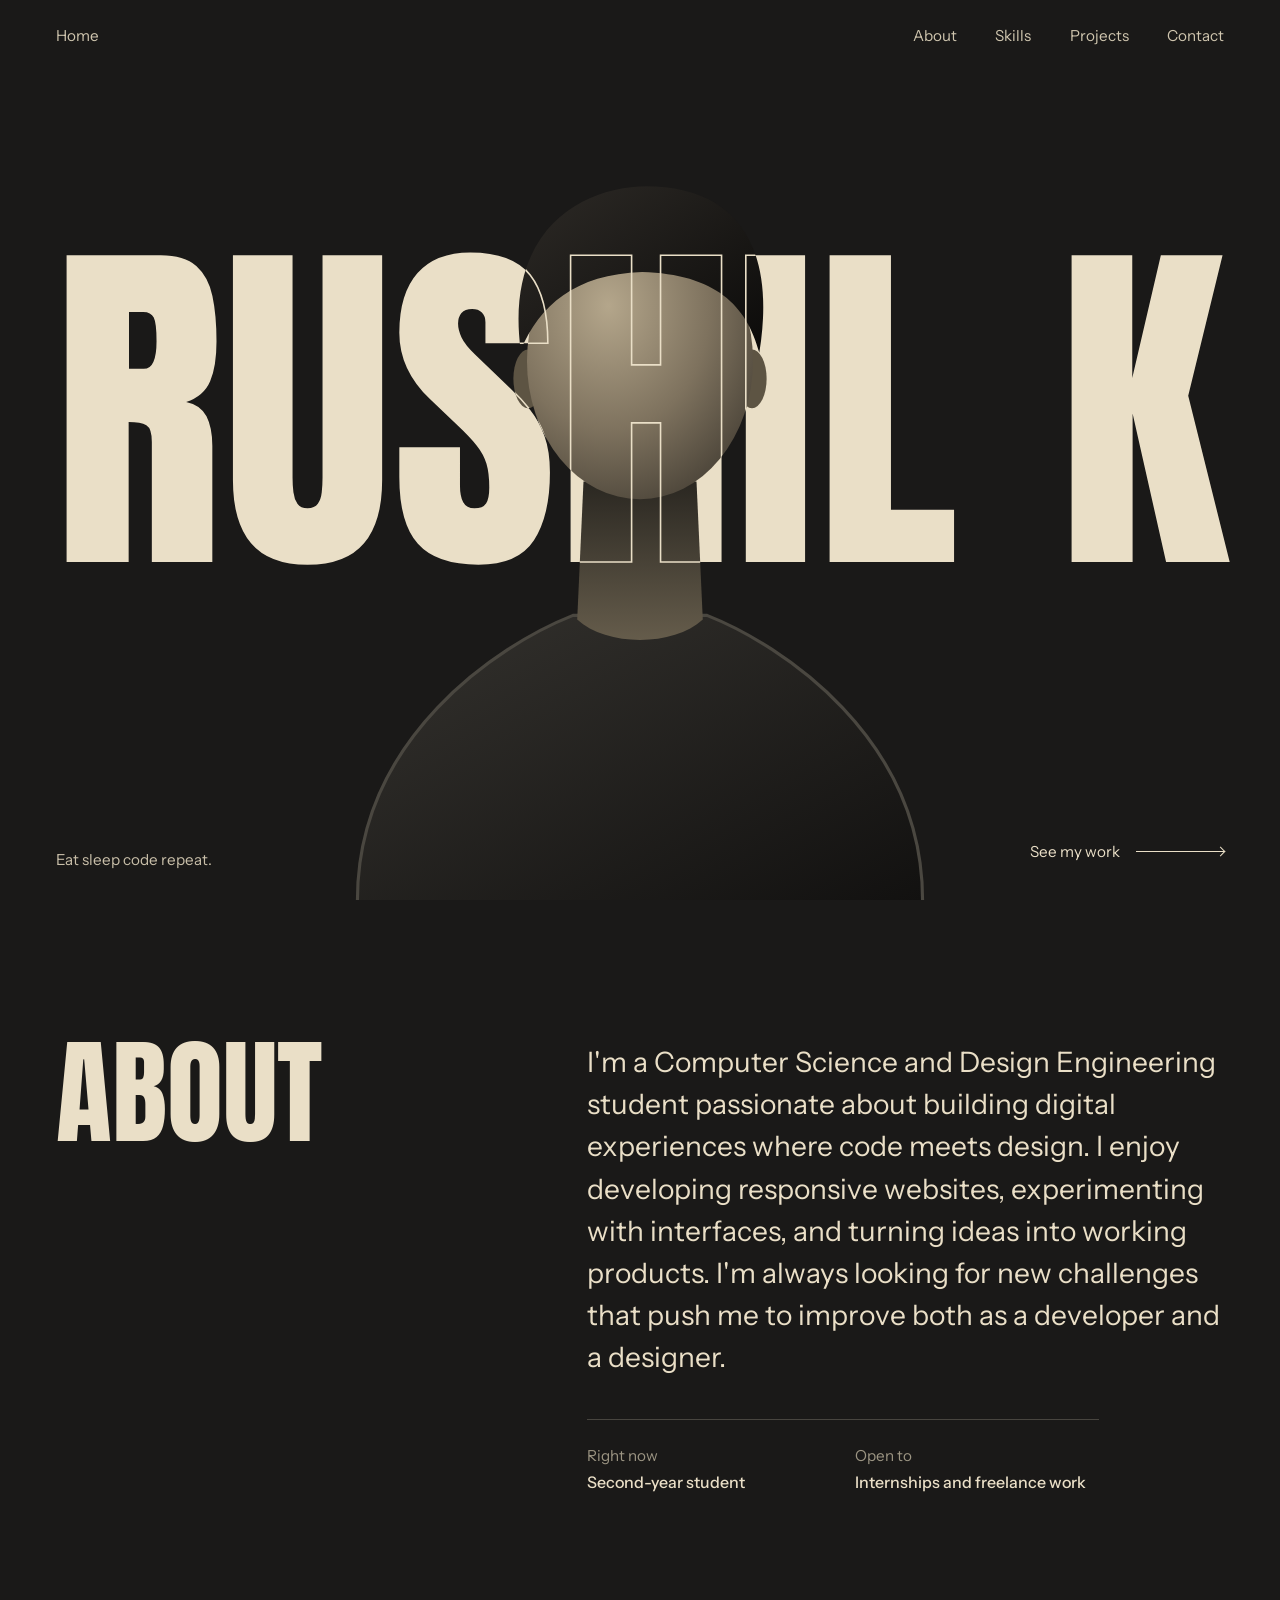
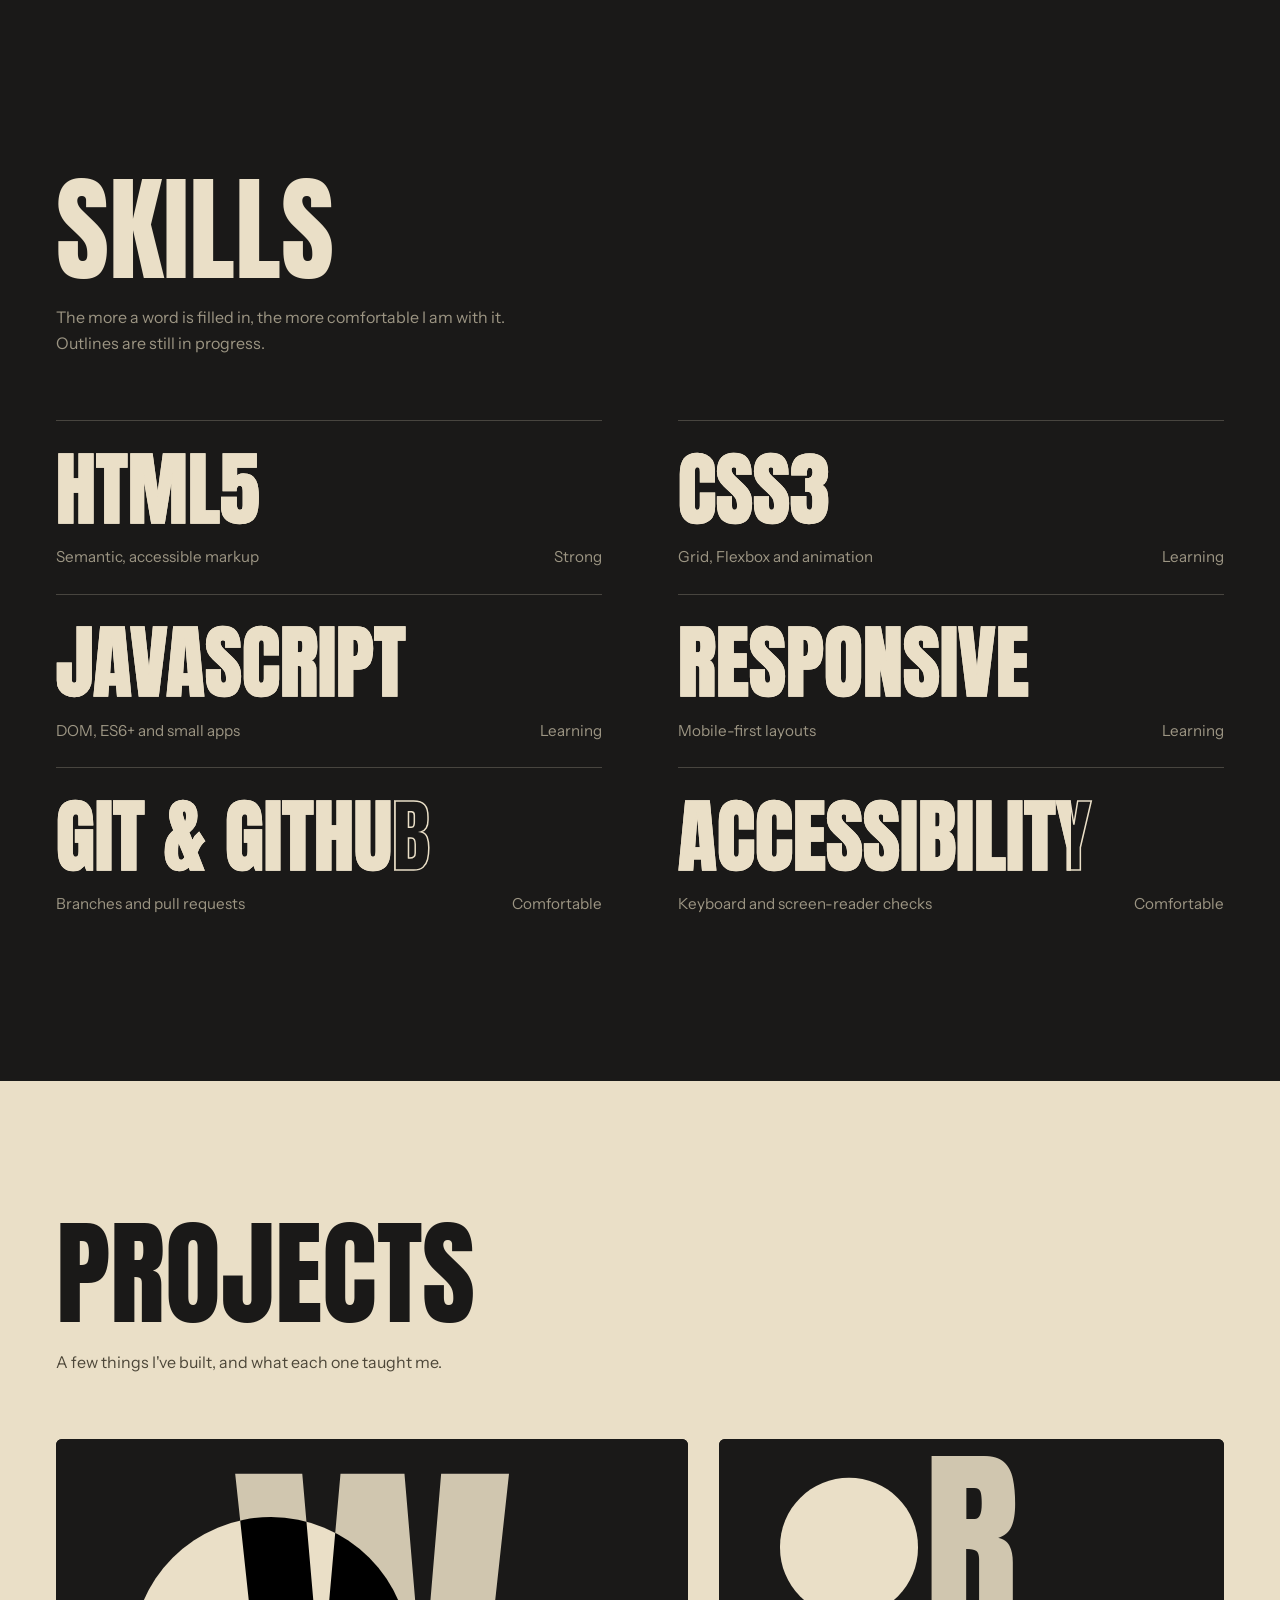
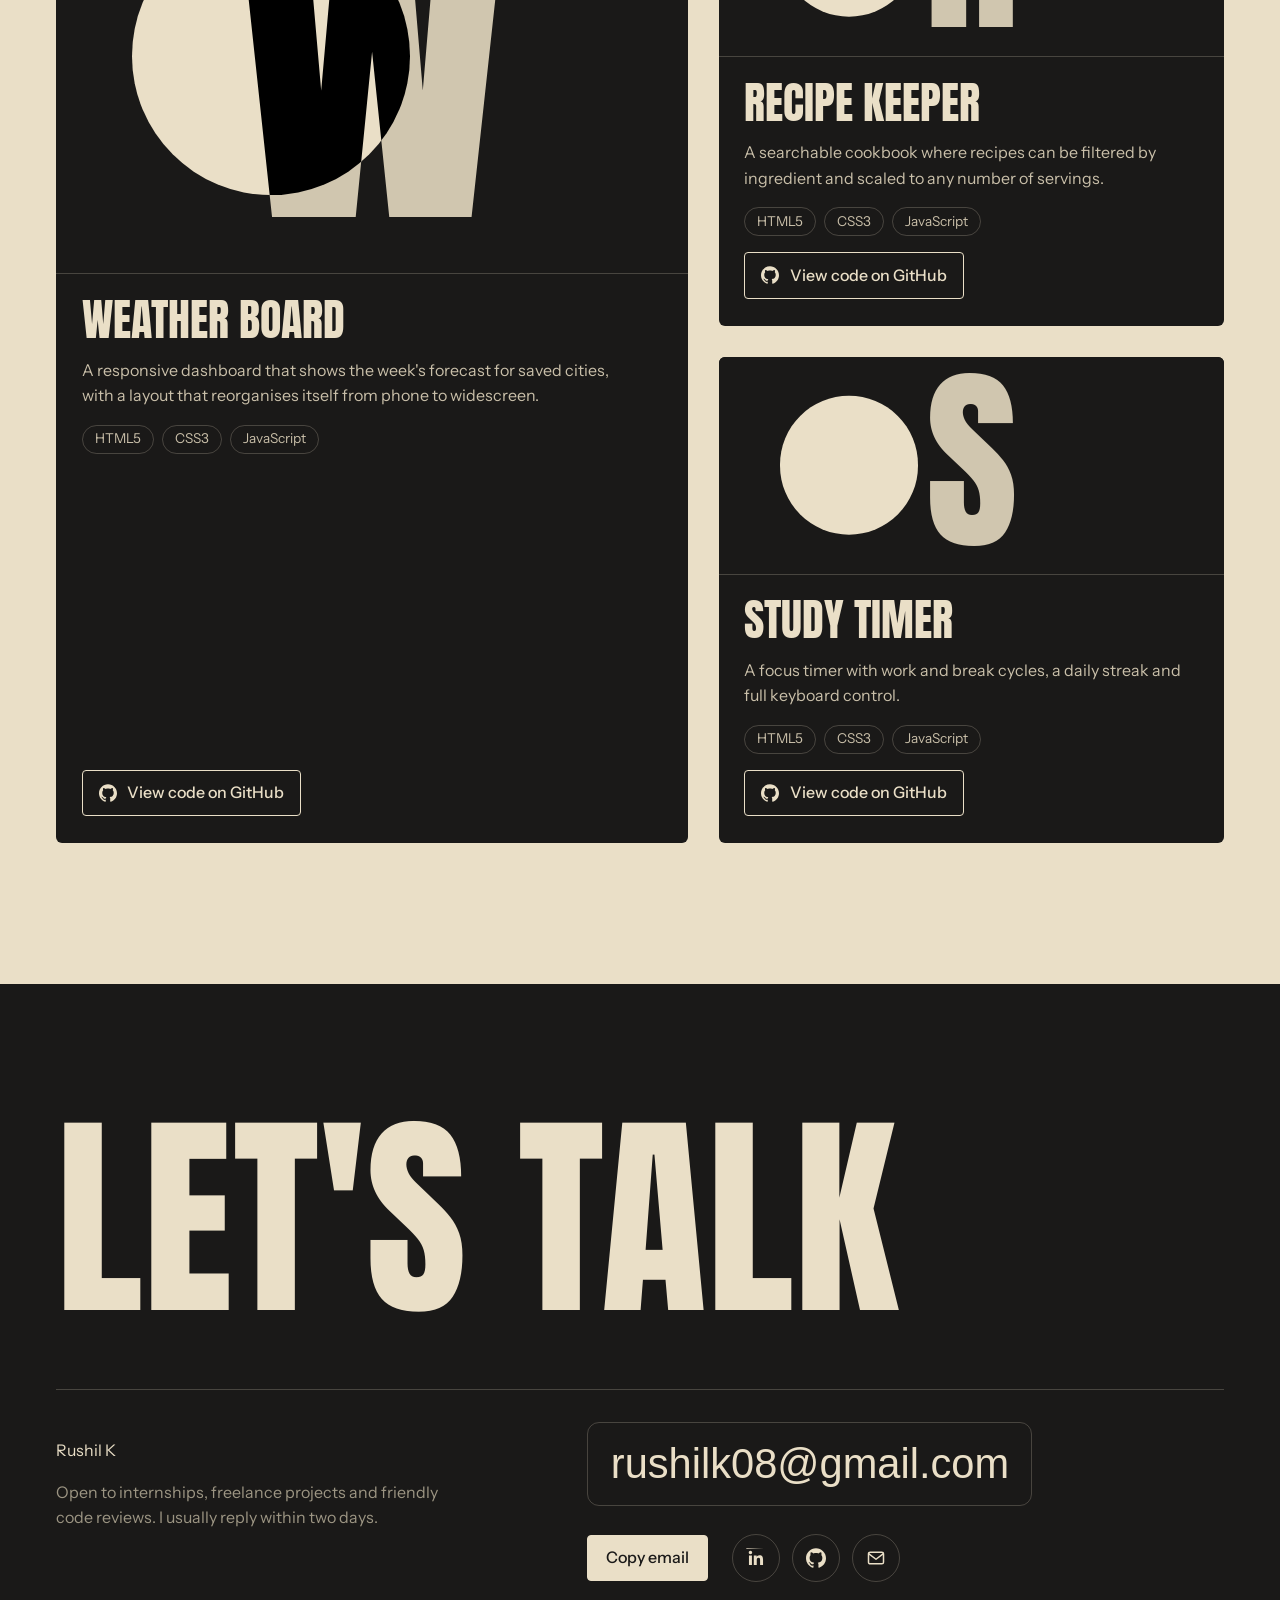
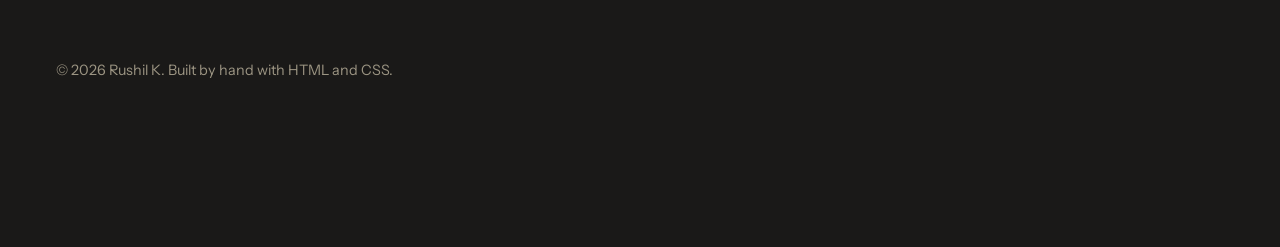
==== commit a2e0c232: "third commit" ====
--- a/index.html
+++ b/index.html
@@ -3,7 +3,7 @@
 <head>
 <meta charset="utf-8">
 <meta name="viewport" content="width=device-width, initial-scale=1, viewport-fit=cover">
-<title>Rushil K | Front-end Developer Portfolio</title>
+<title>Rushil K | Developer Portfolio</title>
 <meta name="description" content="Portfolio of Rushil K, a developer building calm, fast and accessible web interfaces.">
 <meta name="color-scheme" content="dark">
 <script>document.documentElement.classList.add('js');</script>
@@ -15,7 +15,7 @@
 <body>
 
 <header class="bar">
-  <a href="#home" class="bar__role">Developer</a>
+  <a href="#home" class="bar__role">Home</a>
   <nav class="bar__nav" aria-label="Primary">
     <a href="#about">About</a>
     <a href="#skills">Skills</a>
@@ -50,7 +50,7 @@
       <h2 class="sec-title">About</h2>
       <div>
         <!-- EDIT: 2 to 3 sentences about you -->
-        <p class="about__text">I'm a front-end developer who likes turning rough ideas into pages that feel quick and clear. I study computer science and spend most weekends building small projects that solve everyday problems. Away from the keyboard I sketch interfaces, read about typography and go hiking.</p>
+        <p class="about__text">I'm a Computer Science and Design Engineering student passionate about building digital experiences where code meets design. I enjoy developing responsive websites, experimenting with interfaces, and turning ideas into working products. I'm always looking for new challenges that push me to improve both as a developer and a designer.</p>
         <dl class="facts">
           <div><dt>Right now</dt><dd>Second-year student</dd></div>
           <div><dt>Open to</dt><dd>Internships and freelance work</dd></div>
@@ -67,12 +67,10 @@
       <p class="skills__intro">The more a word is filled in, the more comfortable I am with it. Outlines are still in progress.</p>
       <ul class="skills__grid">
         <li class="skill" style="--target:90%"><p class="skill__word">HTML5</p><div class="skill__meta"><span>Semantic, accessible markup</span><span>Strong</span></div></li>
-        <li class="skill" style="--target:85%"><p class="skill__word">CSS3</p><div class="skill__meta"><span>Grid, Flexbox and animation</span><span>Strong</span></div></li>
-        <li class="skill" style="--target:68%"><p class="skill__word">JavaScript</p><div class="skill__meta"><span>DOM, ES6+ and small apps</span><span>Comfortable</span></div></li>
-        <li class="skill" style="--target:80%"><p class="skill__word">Responsive</p><div class="skill__meta"><span>Mobile-first layouts</span><span>Strong</span></div></li>
-        <li class="skill" style="--target:45%"><p class="skill__word">React</p><div class="skill__meta"><span>Components and hooks</span><span>Learning</span></div></li>
+        <li class="skill" style="--target:85%"><p class="skill__word">CSS3</p><div class="skill__meta"><span>Grid, Flexbox and animation</span><span>Learning</span></div></li>
+        <li class="skill" style="--target:68%"><p class="skill__word">JavaScript</p><div class="skill__meta"><span>DOM, ES6+ and small apps</span><span>Learning</span></div></li>
+        <li class="skill" style="--target:80%"><p class="skill__word">Responsive</p><div class="skill__meta"><span>Mobile-first layouts</span><span>Learning</span></div></li>
         <li class="skill" style="--target:62%"><p class="skill__word">Git &amp; GitHub</p><div class="skill__meta"><span>Branches and pull requests</span><span>Comfortable</span></div></li>
-        <li class="skill" style="--target:58%"><p class="skill__word">Figma</p><div class="skill__meta"><span>Wireframes and prototypes</span><span>Comfortable</span></div></li>
         <li class="skill" style="--target:72%"><p class="skill__word">Accessibility</p><div class="skill__meta"><span>Keyboard and screen-reader checks</span><span>Comfortable</span></div></li>
       </ul>
     </div>
--- a/style.css
+++ b/style.css
@@ -74,7 +74,7 @@
 .cue__line{position:relative;display:block;width:88px;height:1px;background:currentColor;transition:width .4s ease}
 .cue__line::after{content:"";position:absolute;right:0;top:-3px;width:7px;height:7px;border-top:1px solid currentColor;border-right:1px solid currentColor;transform:rotate(45deg)}
 .hero__cue:hover .cue__line{width:124px}
-@media (max-width:520px){.hero__tag{max-width:11em}.cue__line{width:48px}.hero__cue:hover .cue__line{width:64px}}
+@media (max-width:520px){.hero__tag{max-width:11em}.cue__line{width:48px}.hero__cue:hover .cue__line{width:64px}.hero__cue{bottom:calc(env(safe-area-inset-bottom,0px) + 19px);font-size:.95rem}}
 
 /* Load sequence: letters rise, figure wipes up, captions settle. */
 .js .ch{opacity:0}
@@ -112,6 +112,7 @@
   transition:--lvl 1.6s cubic-bezier(.2,.7,.2,1)}
 .skill.in .skill__word,html:not(.js) .skill__word{--lvl:var(--target)}
 .skill__meta{display:flex;justify-content:space-between;gap:1rem;color:var(--stone);font-size:.95rem}
+#skills{scroll-margin-top:calc(env(safe-area-inset-top,0px) - 80px)}
 @media (max-width:820px){.skills__grid{grid-template-columns:1fr}}
 
 /* ---------- Projects (inverted) ---------- */
@@ -141,11 +142,10 @@
 
 /* ---------- Contact ---------- */
 .contact__title{font-family:var(--display);font-weight:400;text-transform:uppercase;font-size:clamp(4.5rem,17vw,15rem);line-height:.86;margin:0}
-.contact__grid{display:grid;grid-template-columns:5fr 7fr;gap:clamp(2rem,6vw,6rem);margin-top:clamp(2.5rem,6vw,5rem);padding-top:2rem;border-top:1px solid var(--line)}
-.contact__name{margin:0;font-weight:600;font-size:1.25rem}
+.contact__grid {display: grid;grid-template-columns: 5fr 7fr;gap: clamp(2rem, 6vw, 6rem);margin-top: clamp(2.5rem, 6vw, 5rem);padding-top: 2rem;border-top: 1px solid var(--line);}
 .contact__note{margin:.5rem 0 0;color:var(--stone);max-width:26em}
-.mail{display:inline-block;font-size:clamp(1.3rem,3.4vw,2.6rem);font-weight:500;line-height:1.2;text-decoration-thickness:1px;text-underline-offset:.25em;overflow-wrap:anywhere}
-.mail:hover{text-decoration-thickness:3px}
+.mail {display: block;width: fit-content;font-family: 'Space Grotesk', sans-serif;font-size: clamp(1.3rem, 3.4vw, 2.6rem);font-weight: 500;line-height: 1.2;color: var(--bone);text-decoration: none;border: 1px solid var(--line); border-radius: 12px;padding: 1rem 1.4rem;transition: border-color .25s ease, background .25s ease;overflow-wrap: anywhere;}
+.mail:hover {border-color: var(--bone);background: rgba(234, 223, 199, .06);}
 .contact__row{display:flex;flex-wrap:wrap;align-items:center;gap:1rem 1.5rem;margin-top:1.75rem}
 .btn{font:inherit;font-weight:500;color:var(--ink);background:var(--bone);border:1px solid var(--bone);border-radius:4px;min-height:44px;padding:.6rem 1.1rem;cursor:pointer;transition:background .25s,color .25s}
 .btn:hover{background:transparent;color:var(--bone)}
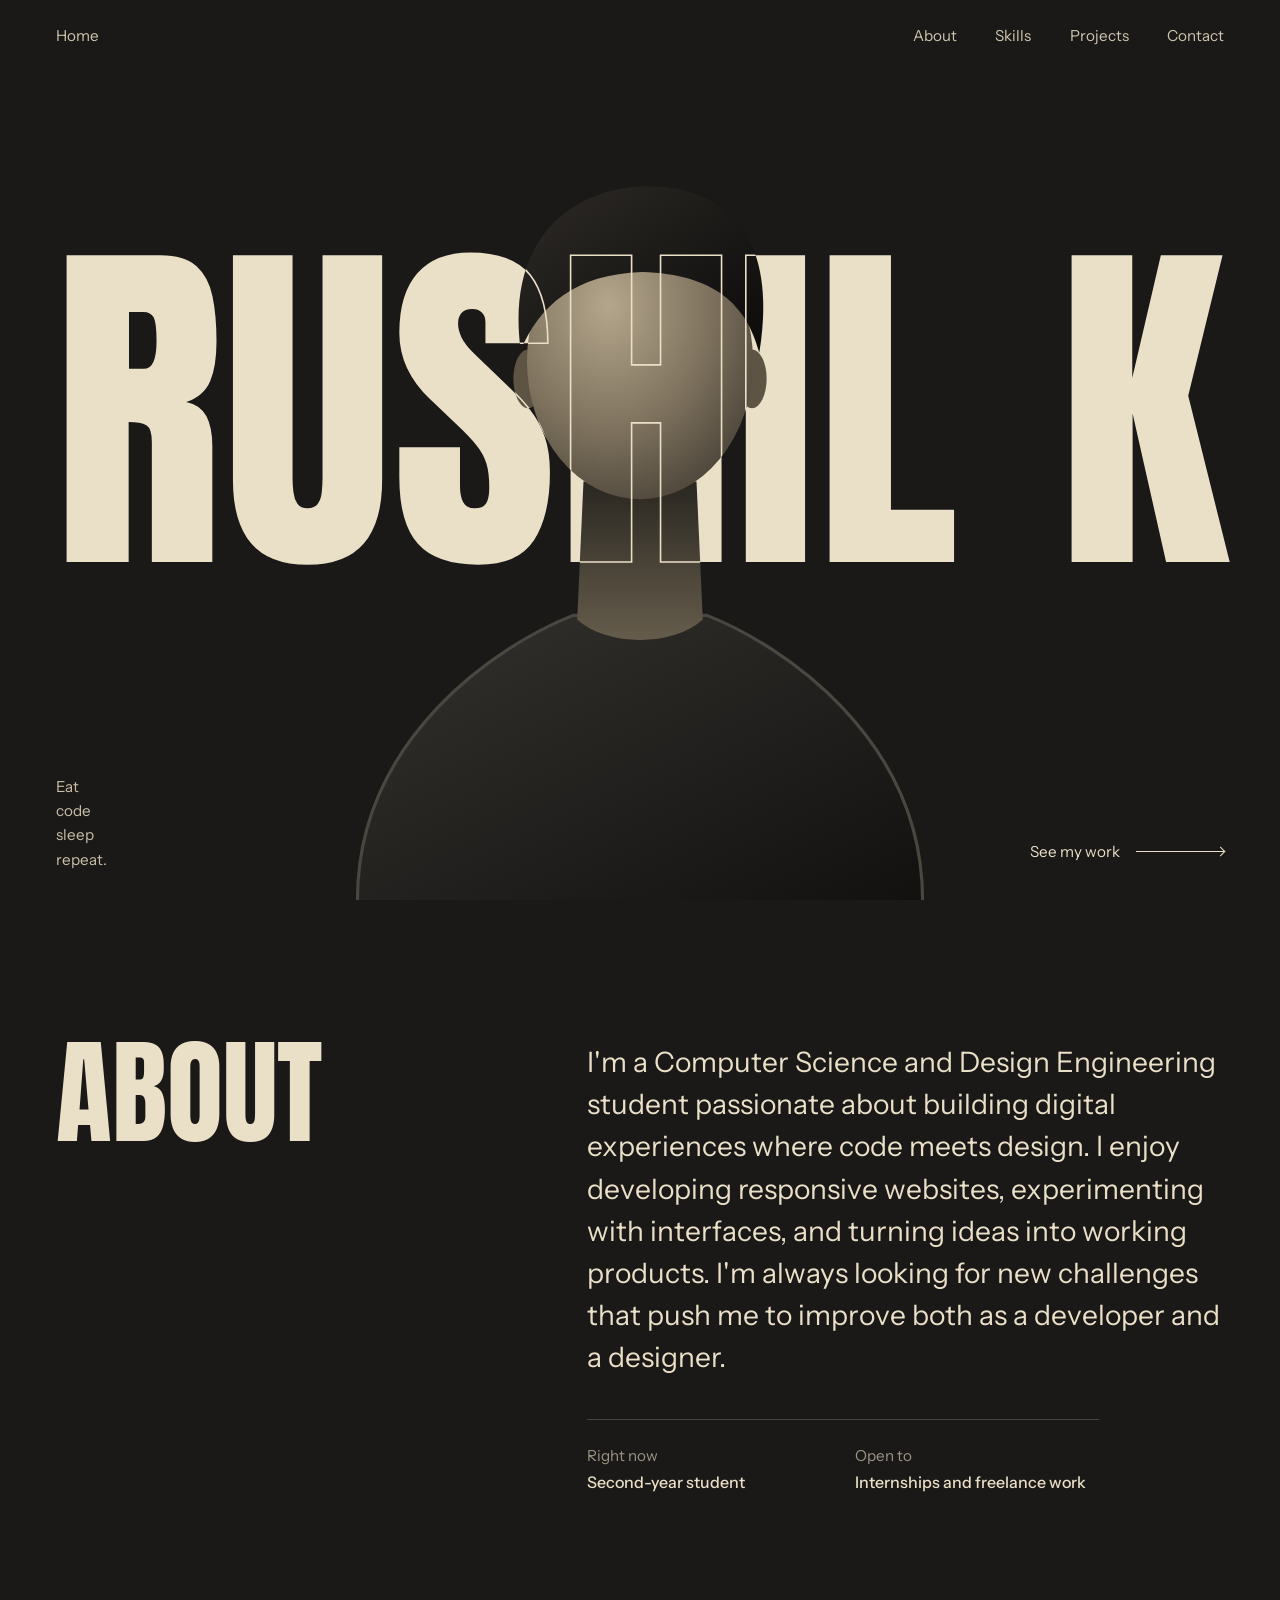
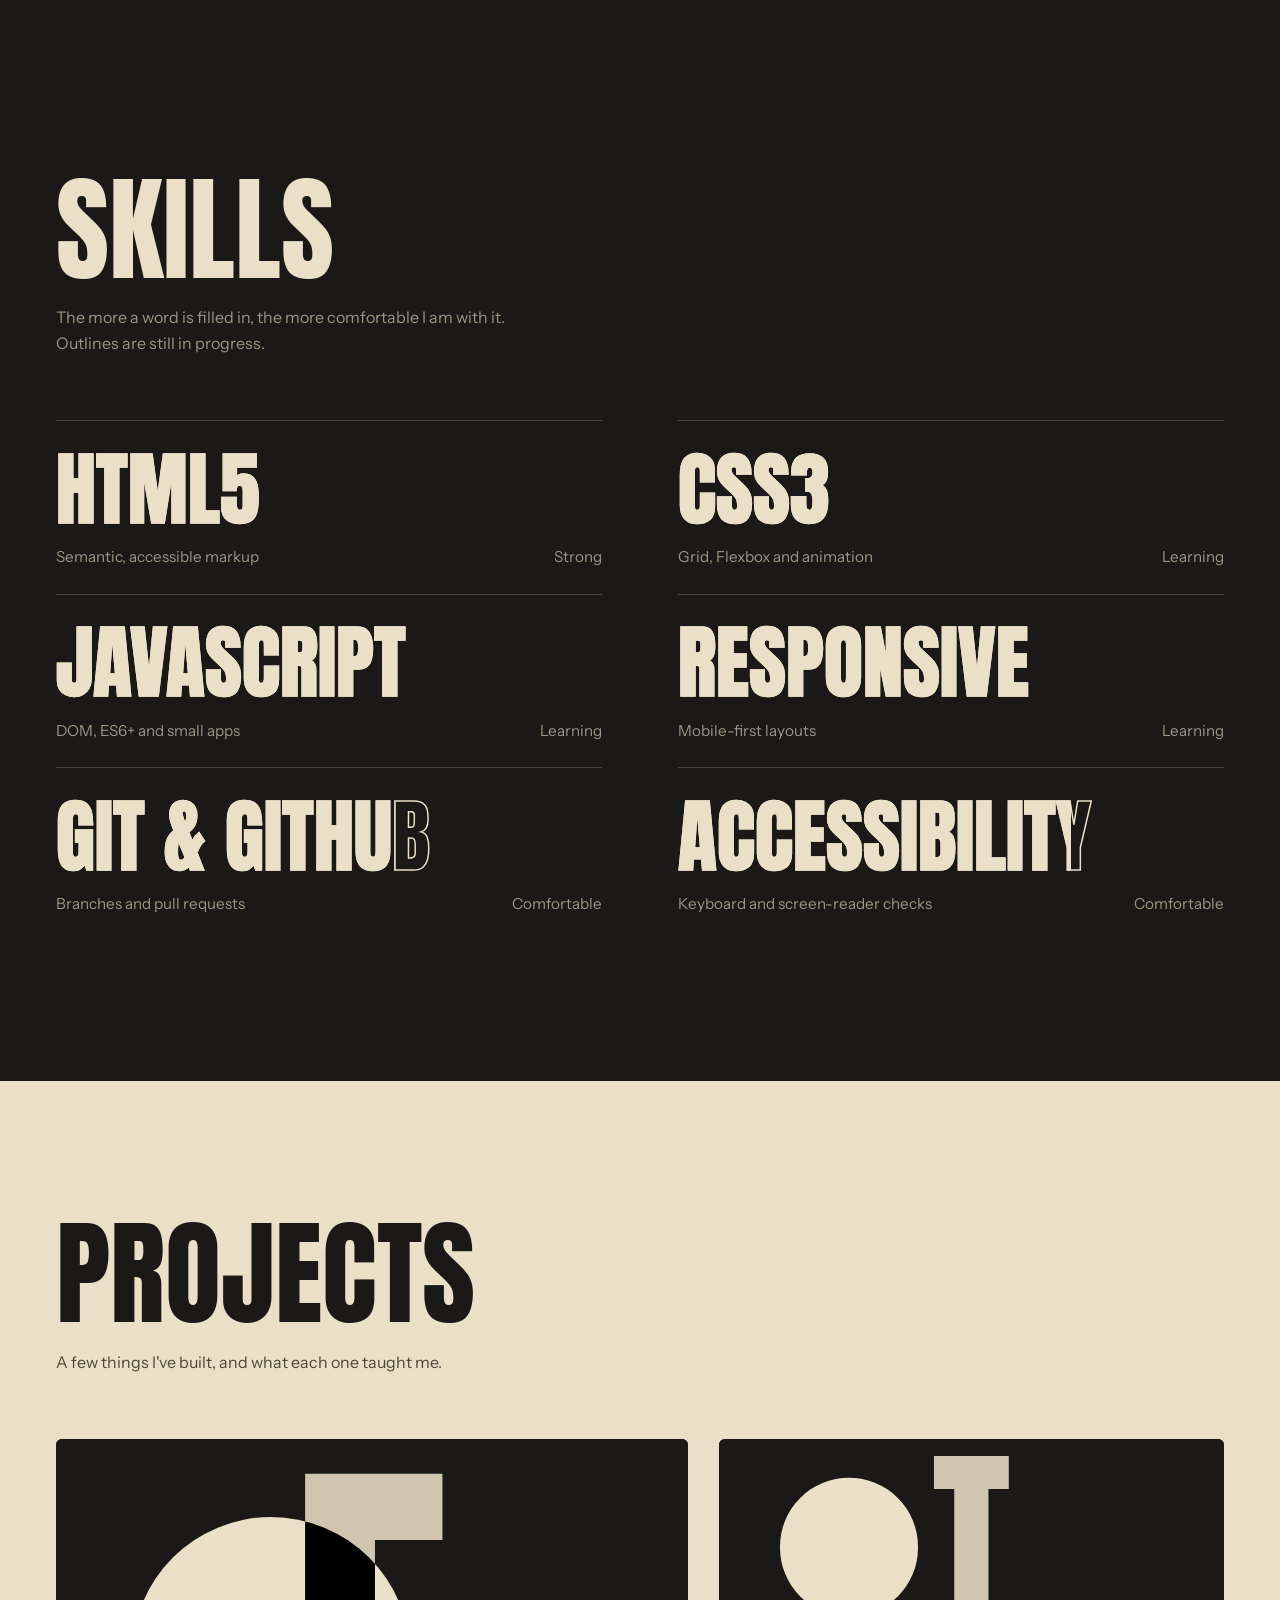
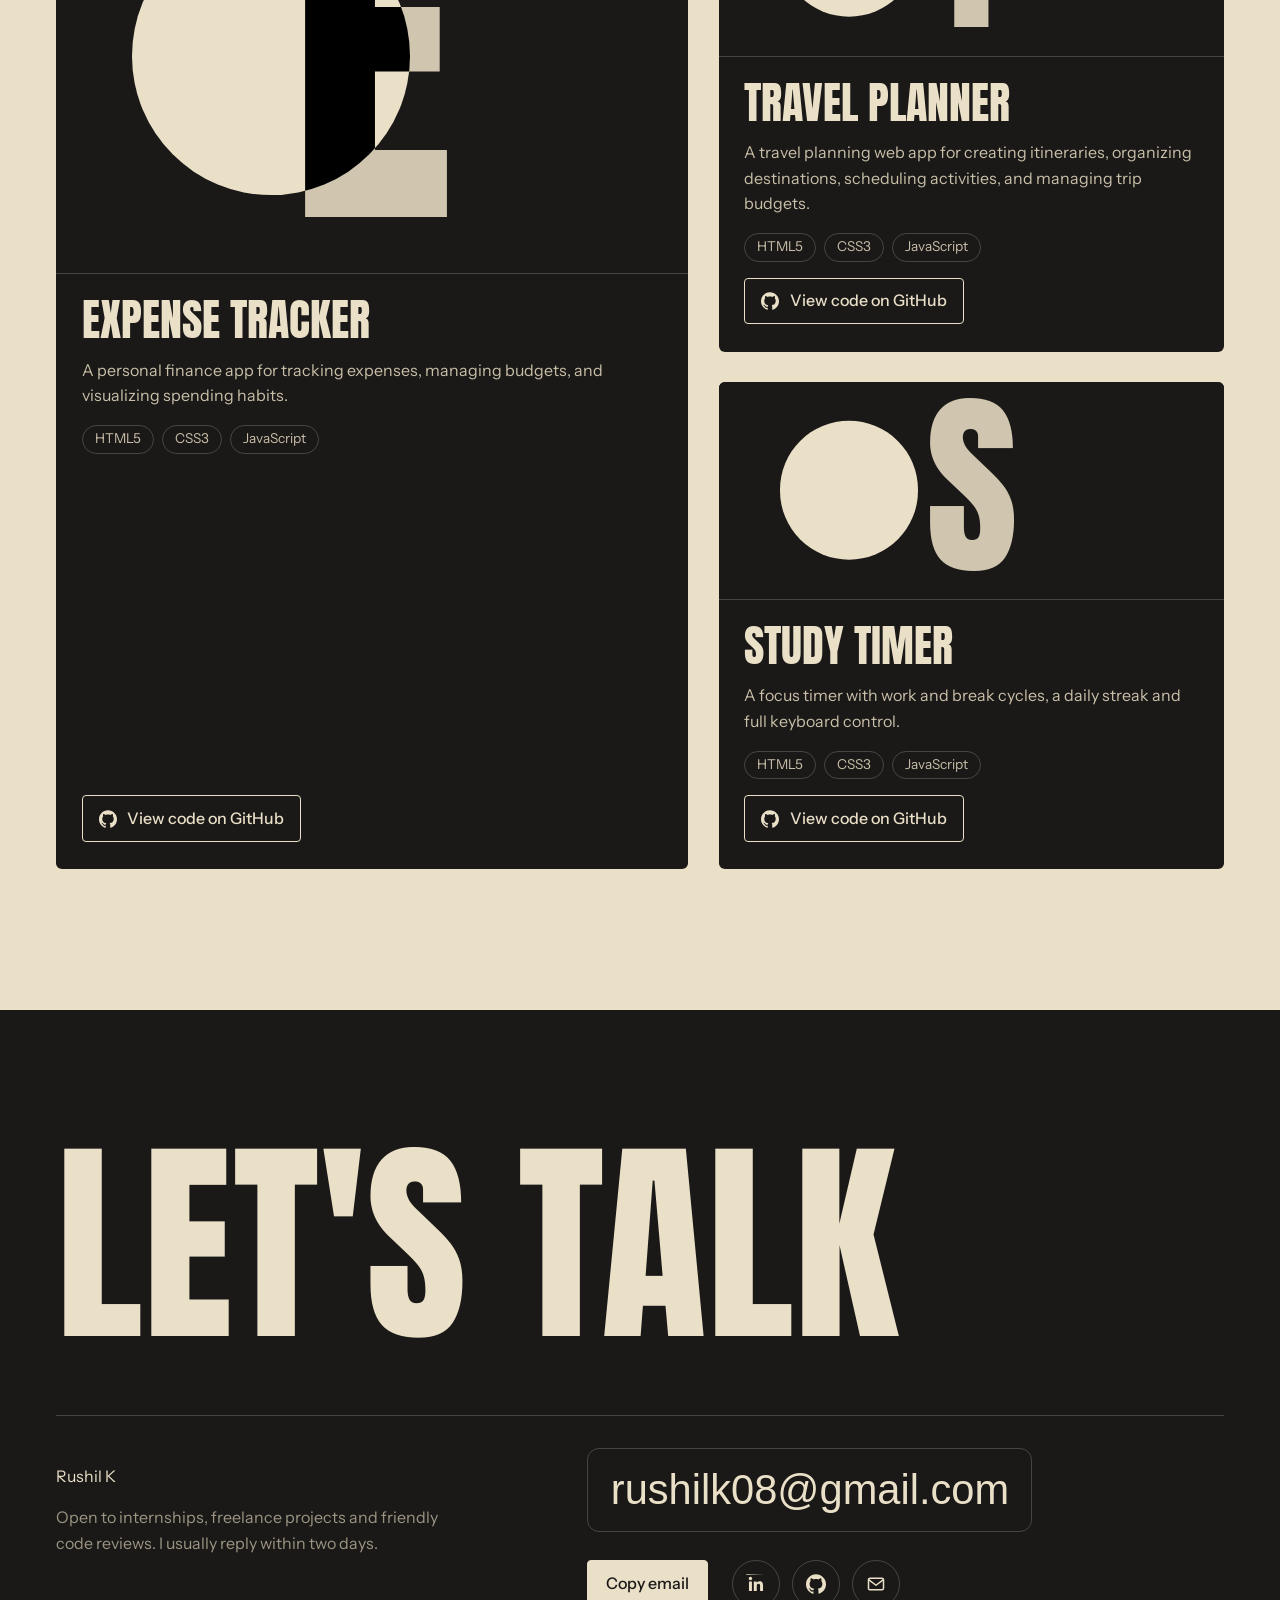
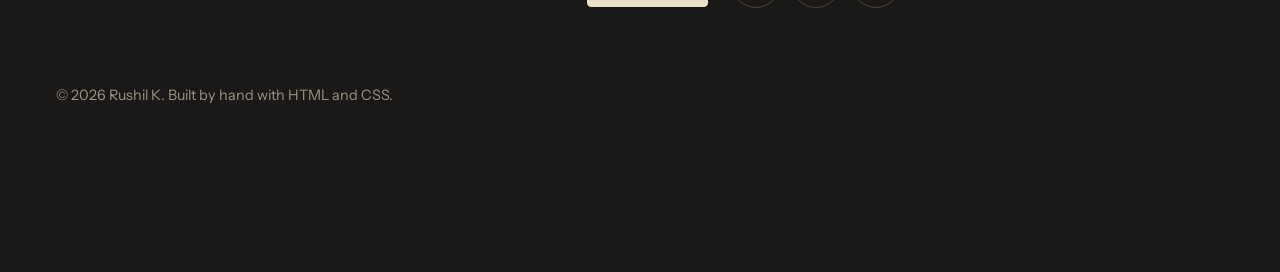
==== commit d65a8225: "fourth commit" ====
--- a/index.html
+++ b/index.html
@@ -40,7 +40,7 @@
     <div class="avatar" role="img" aria-label="Portrait placeholder for Rushil K"></div>
     <!-- Same name again, outlined, and only visible where the figure is: letters seem to weave behind and through the portrait -->
     <div class="mask" aria-hidden="true"><div class="layer layer--outline"><div class="name" id="nameOutline"></div></div></div>
-    <p class="hero__tag">Eat sleep code repeat.</p>
+    <p class="hero__tag">Eat<br>code<br>sleep<br>repeat.</p>
     <a class="hero__cue" href="#projects">See my work <span class="cue__line" aria-hidden="true"></span></a>
   </section>
 
@@ -84,26 +84,26 @@
       <p class="intro">A few things I've built, and what each one taught me.</p>
       <div class="cards">
         <article class="card card--lead">
-          <div class="art" aria-hidden="true"><span class="orb"></span><span class="glyph">W</span></div>
+          <div class="art" aria-hidden="true"><span class="orb"></span><span class="glyph">E</span></div>
           <div class="card__body">
-            <h3 class="card__title">Weather Board</h3>
-            <p class="card__text">A responsive dashboard that shows the week's forecast for saved cities, with a layout that reorganises itself from phone to widescreen.</p>
+            <h3 class="card__title">Expense Tracker</h3>
+            <p class="card__text">A personal finance app for tracking expenses, managing budgets, and visualizing spending habits.</p>
             <ul class="tags"><li>HTML5</li><li>CSS3</li><li>JavaScript</li></ul>
-            <a class="gh" href="https://github.com/RushilK08/weather-board" target="_blank" rel="noopener">
+            <a class="gh" href="https://github.com/RushilK08/Expense Tracker" target="_blank" rel="noopener">
               <svg viewBox="0 0 24 24" aria-hidden="true"><path d="M12 .297c-6.63 0-12 5.373-12 12 0 5.303 3.438 9.8 8.205 11.385.6.113.82-.258.82-.577 0-.285-.01-1.04-.015-2.04-3.338.724-4.042-1.61-4.042-1.61C4.422 18.07 3.633 17.7 3.633 17.7c-1.087-.744.084-.729.084-.729 1.205.084 1.838 1.236 1.838 1.236 1.07 1.835 2.809 1.305 3.495.998.108-.776.417-1.305.76-1.605-2.665-.3-5.466-1.332-5.466-5.93 0-1.31.465-2.38 1.235-3.22-.135-.303-.54-1.523.105-3.176 0 0 1.005-.322 3.3 1.23.96-.267 1.98-.399 3-.405 1.02.006 2.04.138 3 .405 2.28-1.552 3.285-1.23 3.285-1.23.645 1.653.24 2.873.12 3.176.765.84 1.23 1.91 1.23 3.22 0 4.61-2.805 5.625-5.475 5.921.42.36.81 1.096.81 2.22 0 1.606-.015 2.896-.015 3.286 0 .315.21.69.825.57C20.565 22.092 24 17.592 24 12.297c0-6.627-5.373-12-12-12"/></svg>
-              View code on GitHub<span class="visually-hidden"> for Weather Board</span></a>
+              View code on GitHub<span class="visually-hidden"> for Expense Tracker</span></a>
           </div>
         </article>
 
         <article class="card">
-          <div class="art" aria-hidden="true"><span class="orb"></span><span class="glyph">R</span></div>
+          <div class="art" aria-hidden="true"><span class="orb"></span><span class="glyph">T</span></div>
           <div class="card__body">
-            <h3 class="card__title">Recipe Keeper</h3>
-            <p class="card__text">A searchable cookbook where recipes can be filtered by ingredient and scaled to any number of servings.</p>
+            <h3 class="card__title">Travel Planner</h3>
+            <p class="card__text">A travel planning web app for creating itineraries, organizing destinations, scheduling activities, and managing trip budgets.</p>
             <ul class="tags"><li>HTML5</li><li>CSS3</li><li>JavaScript</li></ul>
-            <a class="gh" href="https://github.com/RushilK08/recipe-keeper" target="_blank" rel="noopener">
+            <a class="gh" href="https://github.com/RushilK08/Travel-Planner" target="_blank" rel="noopener">
               <svg viewBox="0 0 24 24" aria-hidden="true"><path d="M12 .297c-6.63 0-12 5.373-12 12 0 5.303 3.438 9.8 8.205 11.385.6.113.82-.258.82-.577 0-.285-.01-1.04-.015-2.04-3.338.724-4.042-1.61-4.042-1.61C4.422 18.07 3.633 17.7 3.633 17.7c-1.087-.744.084-.729.084-.729 1.205.084 1.838 1.236 1.838 1.236 1.07 1.835 2.809 1.305 3.495.998.108-.776.417-1.305.76-1.605-2.665-.3-5.466-1.332-5.466-5.93 0-1.31.465-2.38 1.235-3.22-.135-.303-.54-1.523.105-3.176 0 0 1.005-.322 3.3 1.23.96-.267 1.98-.399 3-.405 1.02.006 2.04.138 3 .405 2.28-1.552 3.285-1.23 3.285-1.23.645 1.653.24 2.873.12 3.176.765.84 1.23 1.91 1.23 3.22 0 4.61-2.805 5.625-5.475 5.921.42.36.81 1.096.81 2.22 0 1.606-.015 2.896-.015 3.286 0 .315.21.69.825.57C20.565 22.092 24 17.592 24 12.297c0-6.627-5.373-12-12-12"/></svg>
-              View code on GitHub<span class="visually-hidden"> for Recipe Keeper</span></a>
+              View code on GitHub<span class="visually-hidden"> for Travel Planner</span></a>
           </div>
         </article>
 
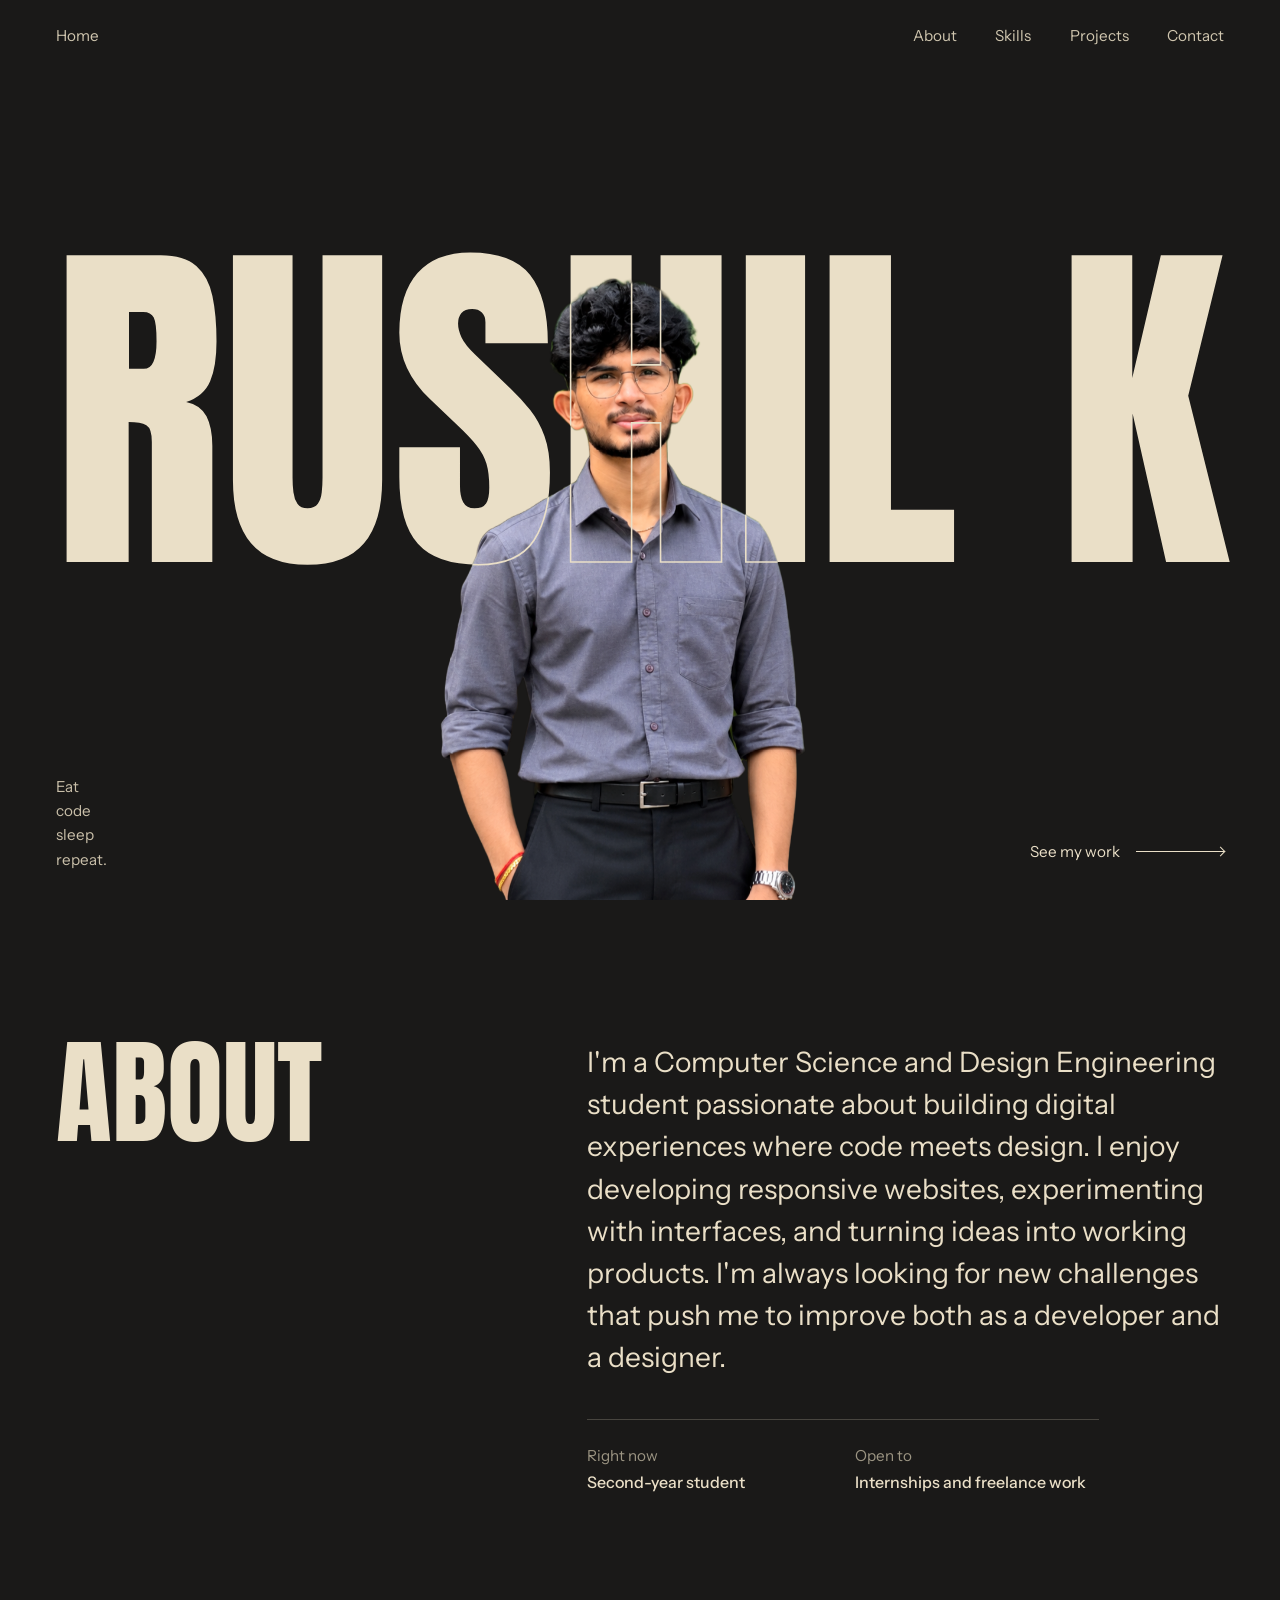
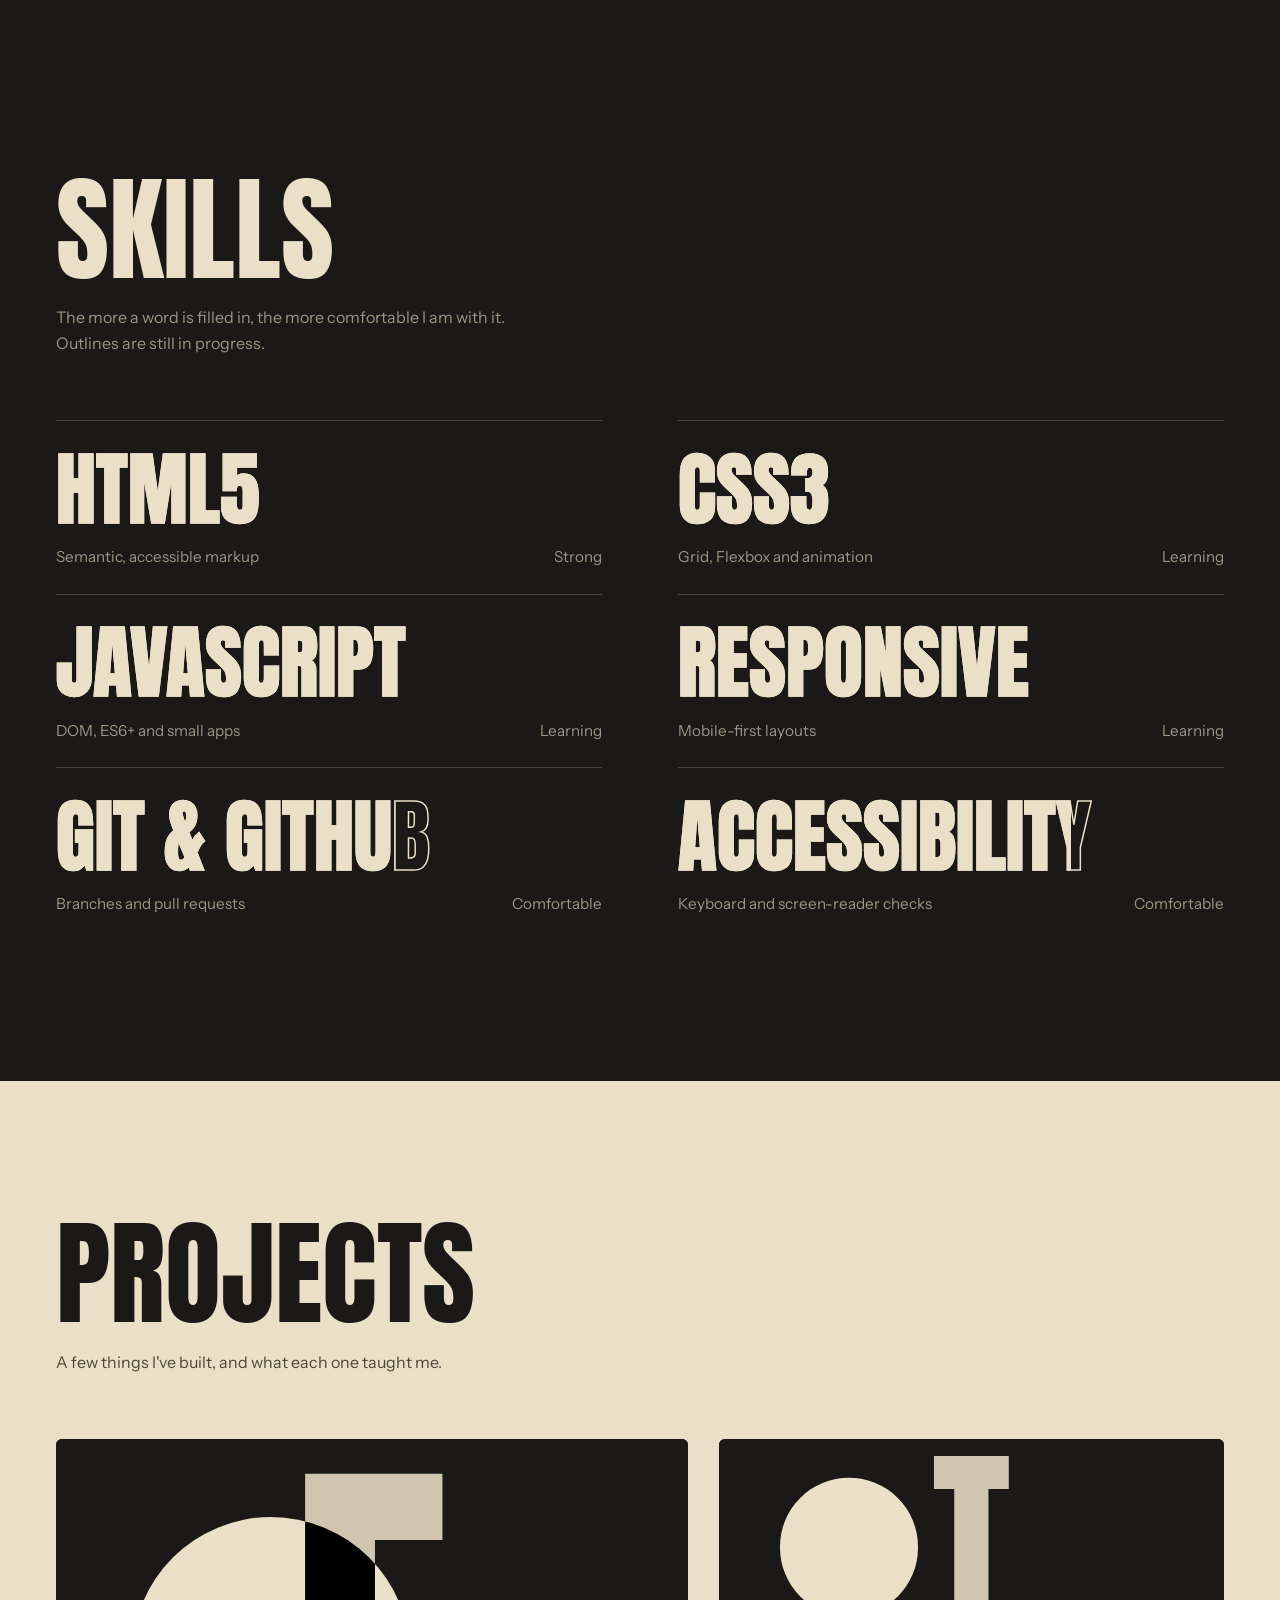
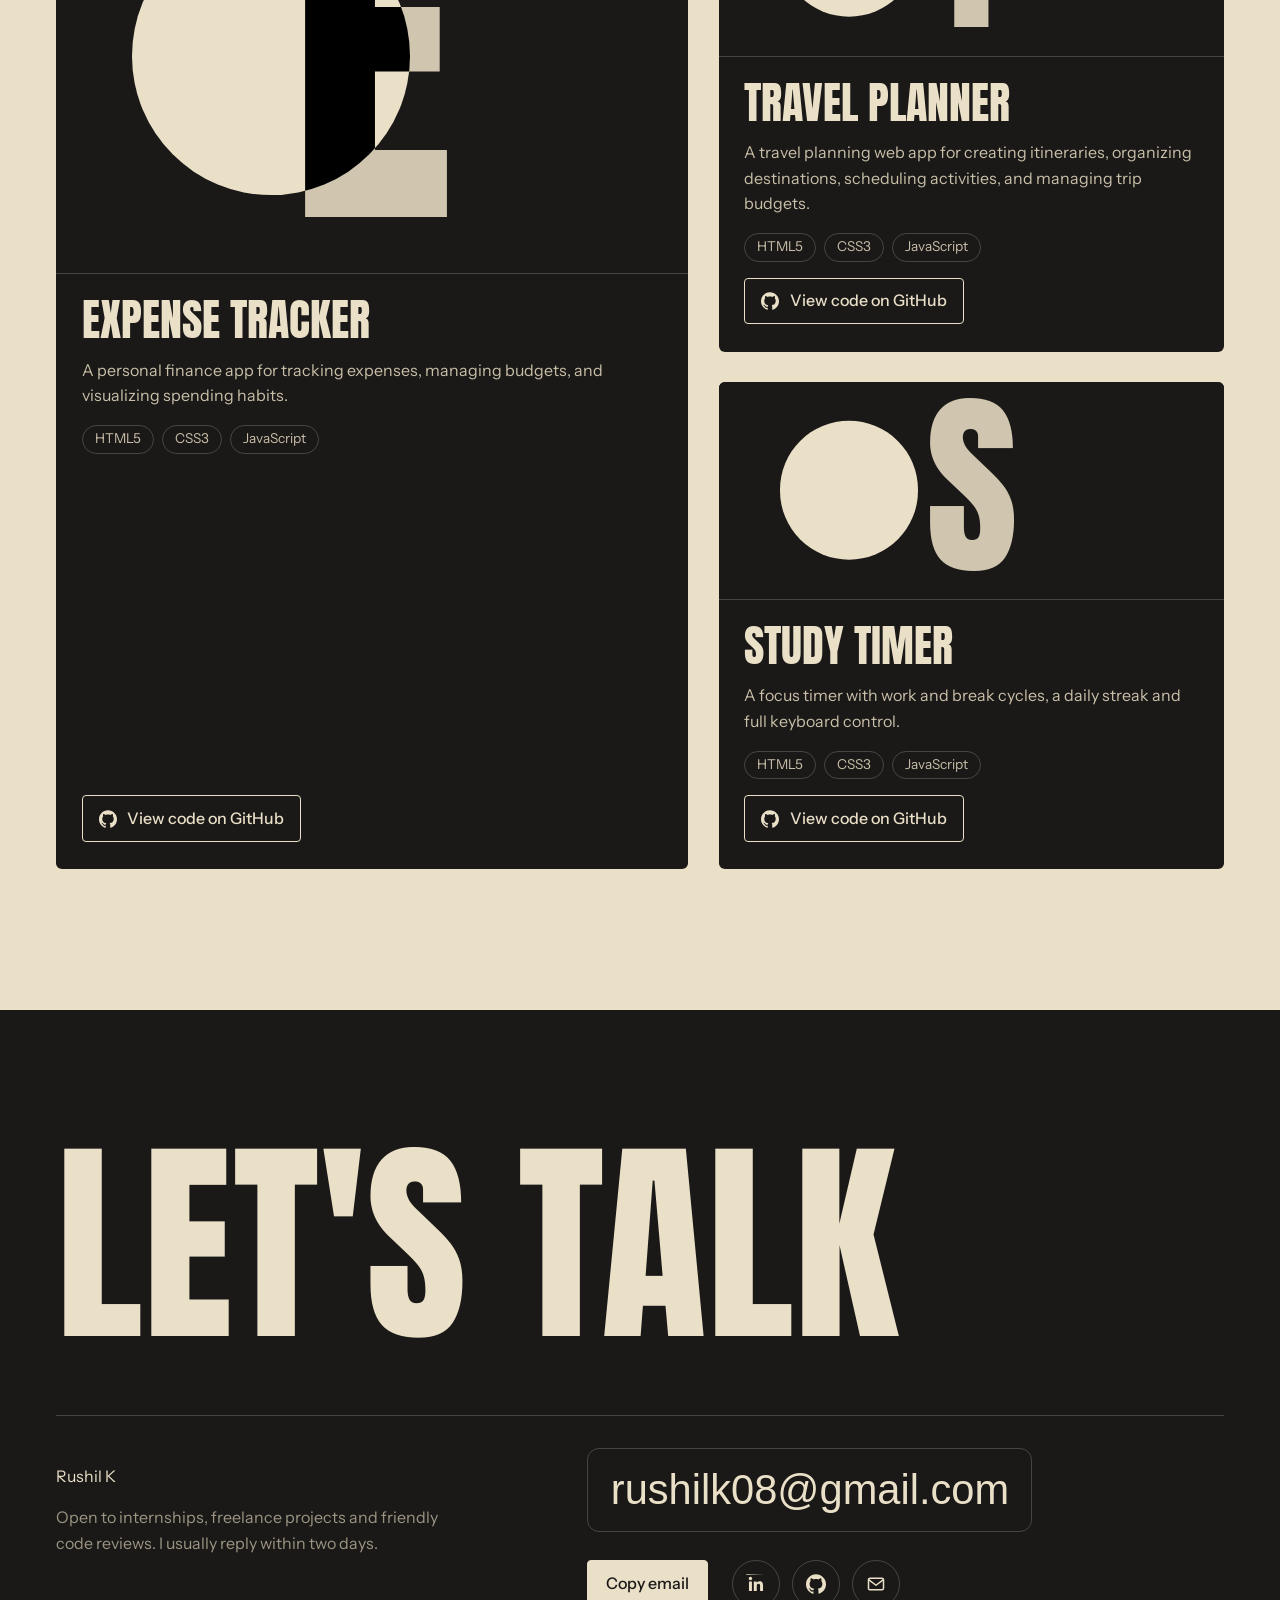
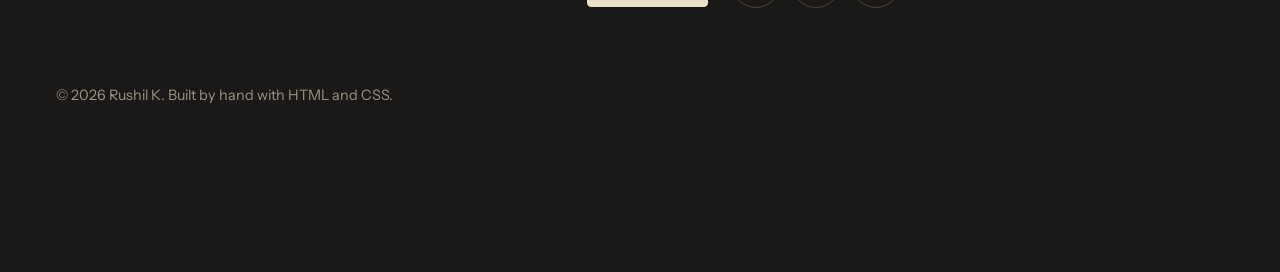
==== commit 4745aa50: "fifth commit" ====
--- a/index.html
+++ b/index.html
@@ -33,8 +33,6 @@
 </div>
 
 <main>
-  <!-- ============ HERO ============
-       EDIT: your name goes in the h1 (and aria-label). Two words work best. -->
   <section class="hero" id="home" aria-label="Introduction">
     <div class="layer layer--fill"><h1 class="name" id="nameFill" aria-label="Rushil K">Rushil K</h1></div>
     <div class="avatar" role="img" aria-label="Portrait placeholder for Rushil K"></div>
@@ -49,7 +47,6 @@
     <div class="wrap about__grid">
       <h2 class="sec-title">About</h2>
       <div>
-        <!-- EDIT: 2 to 3 sentences about you -->
         <p class="about__text">I'm a Computer Science and Design Engineering student passionate about building digital experiences where code meets design. I enjoy developing responsive websites, experimenting with interfaces, and turning ideas into working products. I'm always looking for new challenges that push me to improve both as a developer and a designer.</p>
         <dl class="facts">
           <div><dt>Right now</dt><dd>Second-year student</dd></div>
@@ -59,8 +56,7 @@
     </div>
   </section>
 
-  <!-- ============ SKILLS ============
-       EDIT: change --target (0 to 100%) to set how much of each word fills in -->
+  <!-- ============ SKILLS ============ -->
   <section class="section skills" id="skills">
     <div class="wrap">
       <h2 class="sec-title">Skills</h2>
@@ -76,8 +72,7 @@
     </div>
   </section>
 
-  <!-- ============ PROJECTS ============
-       EDIT: replace titles, text, tags and the GitHub links. The big letter is the title's first letter. -->
+  <!-- ============ PROJECTS ============ -->
   <section class="section projects" id="projects">
     <div class="wrap">
       <h2 class="sec-title">Projects</h2>
@@ -89,7 +84,7 @@
             <h3 class="card__title">Expense Tracker</h3>
             <p class="card__text">A personal finance app for tracking expenses, managing budgets, and visualizing spending habits.</p>
             <ul class="tags"><li>HTML5</li><li>CSS3</li><li>JavaScript</li></ul>
-            <a class="gh" href="https://github.com/RushilK08/Expense Tracker" target="_blank" rel="noopener">
+            <a class="gh" href="https://rushilk08.github.io/Projects/Expense%20Tracker" target="_blank" rel="noopener">
               <svg viewBox="0 0 24 24" aria-hidden="true"><path d="M12 .297c-6.63 0-12 5.373-12 12 0 5.303 3.438 9.8 8.205 11.385.6.113.82-.258.82-.577 0-.285-.01-1.04-.015-2.04-3.338.724-4.042-1.61-4.042-1.61C4.422 18.07 3.633 17.7 3.633 17.7c-1.087-.744.084-.729.084-.729 1.205.084 1.838 1.236 1.838 1.236 1.07 1.835 2.809 1.305 3.495.998.108-.776.417-1.305.76-1.605-2.665-.3-5.466-1.332-5.466-5.93 0-1.31.465-2.38 1.235-3.22-.135-.303-.54-1.523.105-3.176 0 0 1.005-.322 3.3 1.23.96-.267 1.98-.399 3-.405 1.02.006 2.04.138 3 .405 2.28-1.552 3.285-1.23 3.285-1.23.645 1.653.24 2.873.12 3.176.765.84 1.23 1.91 1.23 3.22 0 4.61-2.805 5.625-5.475 5.921.42.36.81 1.096.81 2.22 0 1.606-.015 2.896-.015 3.286 0 .315.21.69.825.57C20.565 22.092 24 17.592 24 12.297c0-6.627-5.373-12-12-12"/></svg>
               View code on GitHub<span class="visually-hidden"> for Expense Tracker</span></a>
           </div>
@@ -101,7 +96,7 @@
             <h3 class="card__title">Travel Planner</h3>
             <p class="card__text">A travel planning web app for creating itineraries, organizing destinations, scheduling activities, and managing trip budgets.</p>
             <ul class="tags"><li>HTML5</li><li>CSS3</li><li>JavaScript</li></ul>
-            <a class="gh" href="https://github.com/RushilK08/Travel-Planner" target="_blank" rel="noopener">
+            <a class="gh" href="https://rushilk08.github.io/Projects/Travel-Planner" target="_blank" rel="noopener">
               <svg viewBox="0 0 24 24" aria-hidden="true"><path d="M12 .297c-6.63 0-12 5.373-12 12 0 5.303 3.438 9.8 8.205 11.385.6.113.82-.258.82-.577 0-.285-.01-1.04-.015-2.04-3.338.724-4.042-1.61-4.042-1.61C4.422 18.07 3.633 17.7 3.633 17.7c-1.087-.744.084-.729.084-.729 1.205.084 1.838 1.236 1.838 1.236 1.07 1.835 2.809 1.305 3.495.998.108-.776.417-1.305.76-1.605-2.665-.3-5.466-1.332-5.466-5.93 0-1.31.465-2.38 1.235-3.22-.135-.303-.54-1.523.105-3.176 0 0 1.005-.322 3.3 1.23.96-.267 1.98-.399 3-.405 1.02.006 2.04.138 3 .405 2.28-1.552 3.285-1.23 3.285-1.23.645 1.653.24 2.873.12 3.176.765.84 1.23 1.91 1.23 3.22 0 4.61-2.805 5.625-5.475 5.921.42.36.81 1.096.81 2.22 0 1.606-.015 2.896-.015 3.286 0 .315.21.69.825.57C20.565 22.092 24 17.592 24 12.297c0-6.627-5.373-12-12-12"/></svg>
               View code on GitHub<span class="visually-hidden"> for Travel Planner</span></a>
           </div>
@@ -113,7 +108,7 @@
             <h3 class="card__title">Study Timer</h3>
             <p class="card__text">A focus timer with work and break cycles, a daily streak and full keyboard control.</p>
             <ul class="tags"><li>HTML5</li><li>CSS3</li><li>JavaScript</li></ul>
-            <a class="gh" href="https://github.com/RushilK08/study-timer" target="_blank" rel="noopener">
+            <a class="gh" href="https://rushilk08.github.io/Projects/Study%20Timer" target="_blank" rel="noopener">
               <svg viewBox="0 0 24 24" aria-hidden="true"><path d="M12 .297c-6.63 0-12 5.373-12 12 0 5.303 3.438 9.8 8.205 11.385.6.113.82-.258.82-.577 0-.285-.01-1.04-.015-2.04-3.338.724-4.042-1.61-4.042-1.61C4.422 18.07 3.633 17.7 3.633 17.7c-1.087-.744.084-.729.084-.729 1.205.084 1.838 1.236 1.838 1.236 1.07 1.835 2.809 1.305 3.495.998.108-.776.417-1.305.76-1.605-2.665-.3-5.466-1.332-5.466-5.93 0-1.31.465-2.38 1.235-3.22-.135-.303-.54-1.523.105-3.176 0 0 1.005-.322 3.3 1.23.96-.267 1.98-.399 3-.405 1.02.006 2.04.138 3 .405 2.28-1.552 3.285-1.23 3.285-1.23.645 1.653.24 2.873.12 3.176.765.84 1.23 1.91 1.23 3.22 0 4.61-2.805 5.625-5.475 5.921.42.36.81 1.096.81 2.22 0 1.606-.015 2.896-.015 3.286 0 .315.21.69.825.57C20.565 22.092 24 17.592 24 12.297c0-6.627-5.373-12-12-12"/></svg>
               View code on GitHub<span class="visually-hidden"> for Study Timer</span></a>
           </div>
@@ -122,8 +117,7 @@
     </div>
   </section>
 
-  <!-- ============ CONTACT ============
-       EDIT: email, LinkedIn and GitHub URLs -->
+  <!-- ============ CONTACT ============-->
   <section class="section contact" id="contact">
     <div class="wrap">
       <h2 class="contact__title">Let's talk</h2>
